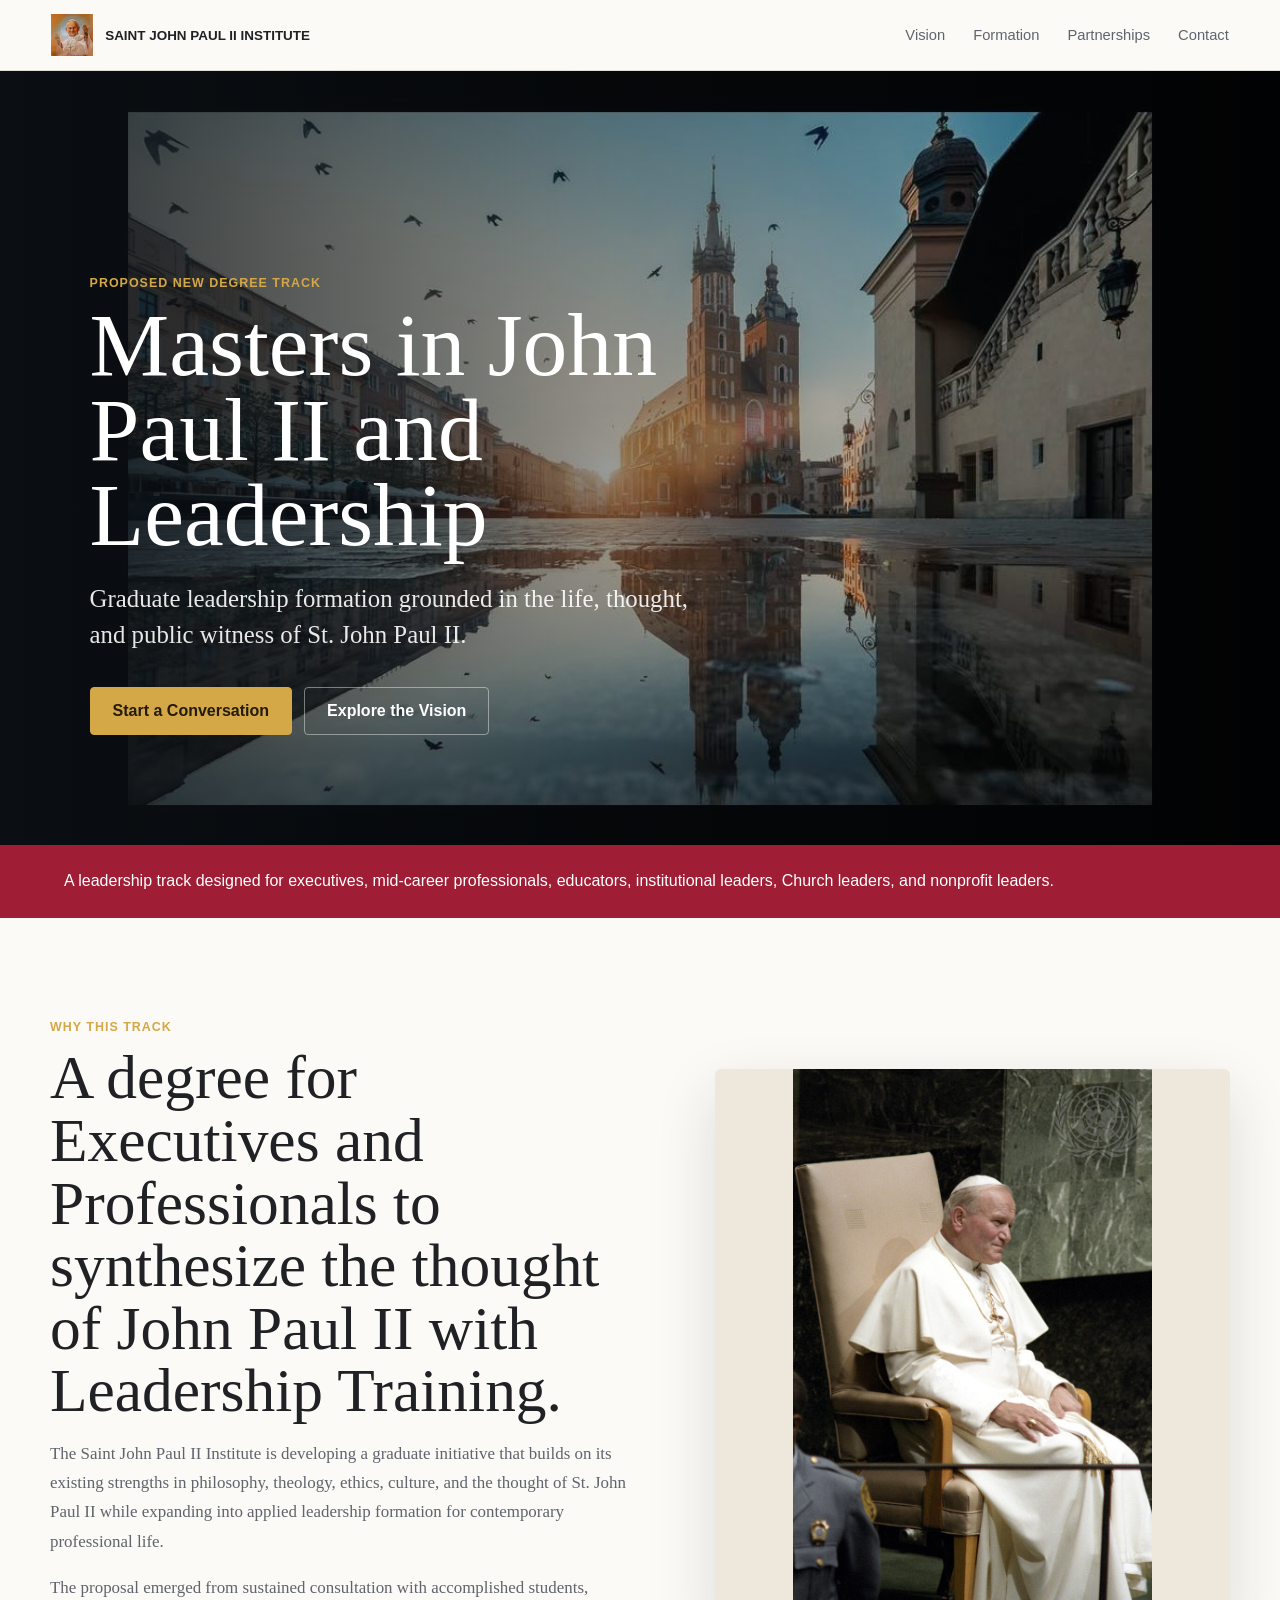
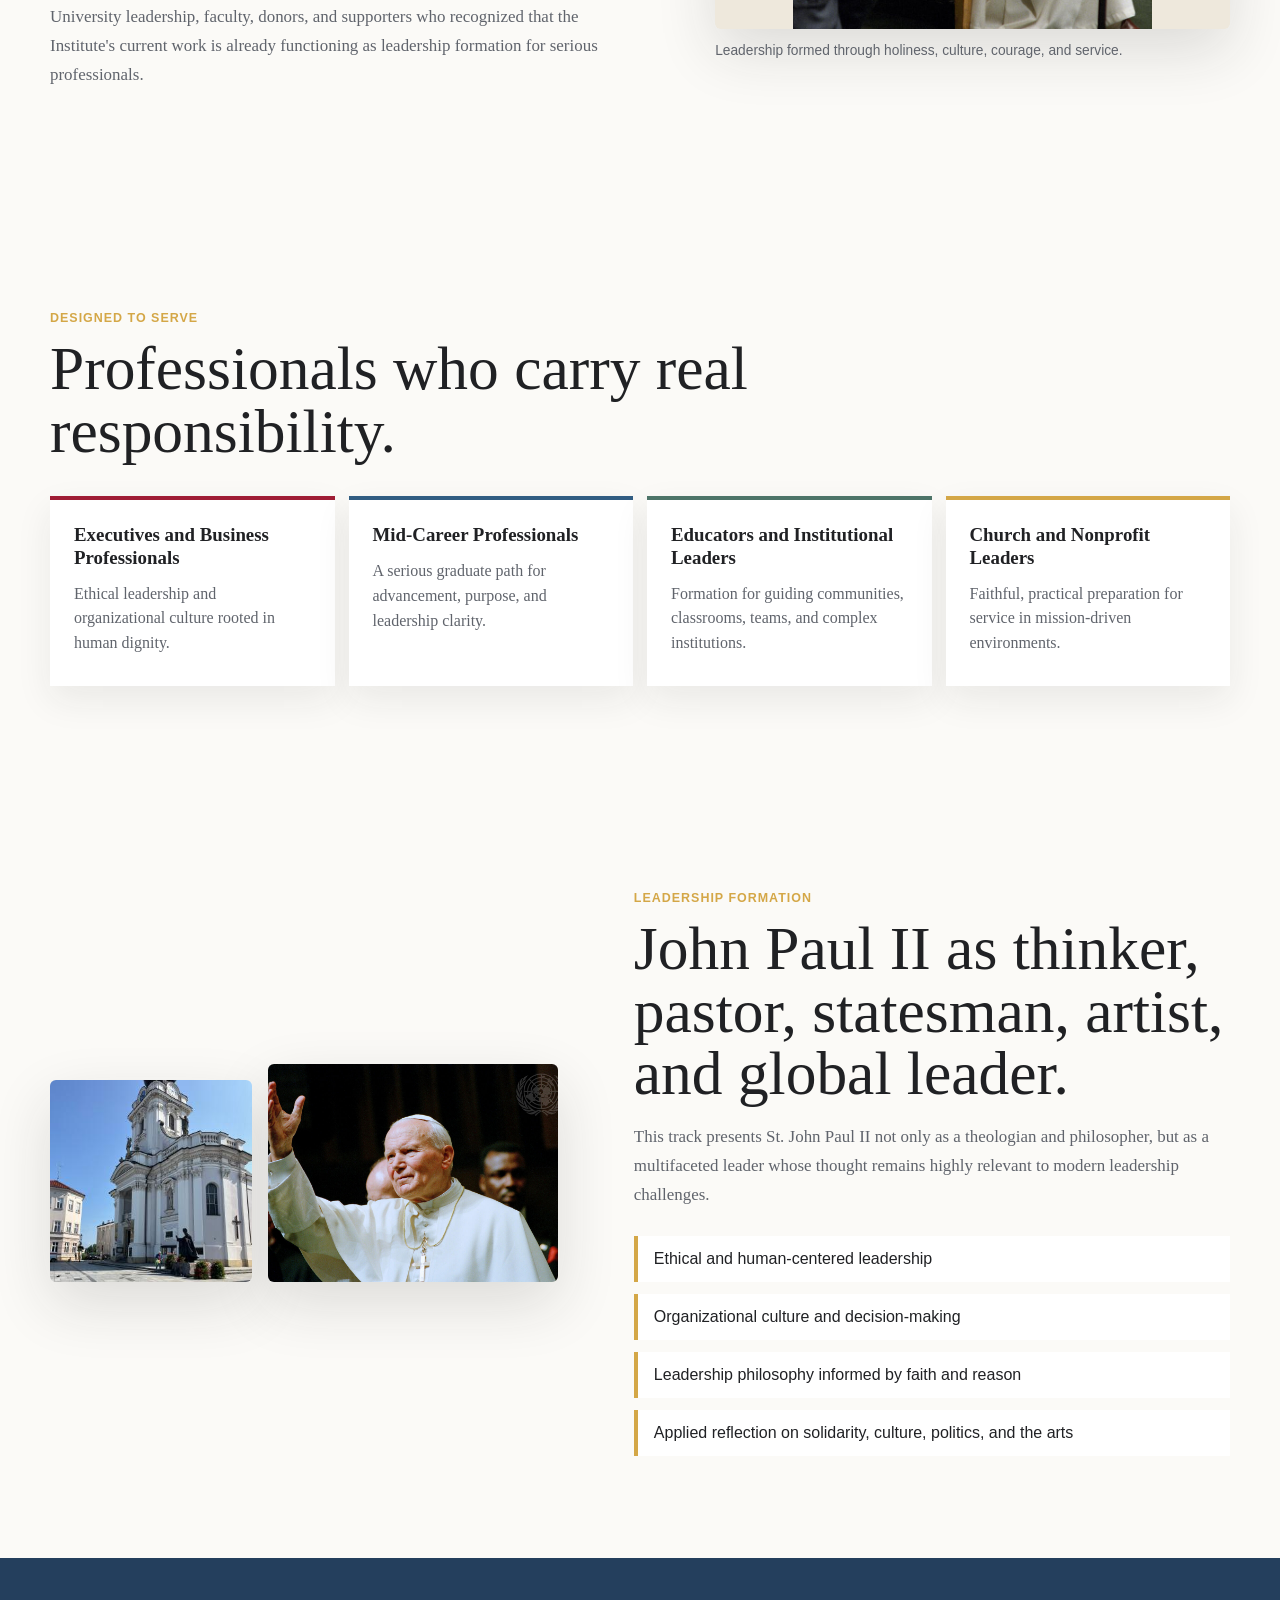
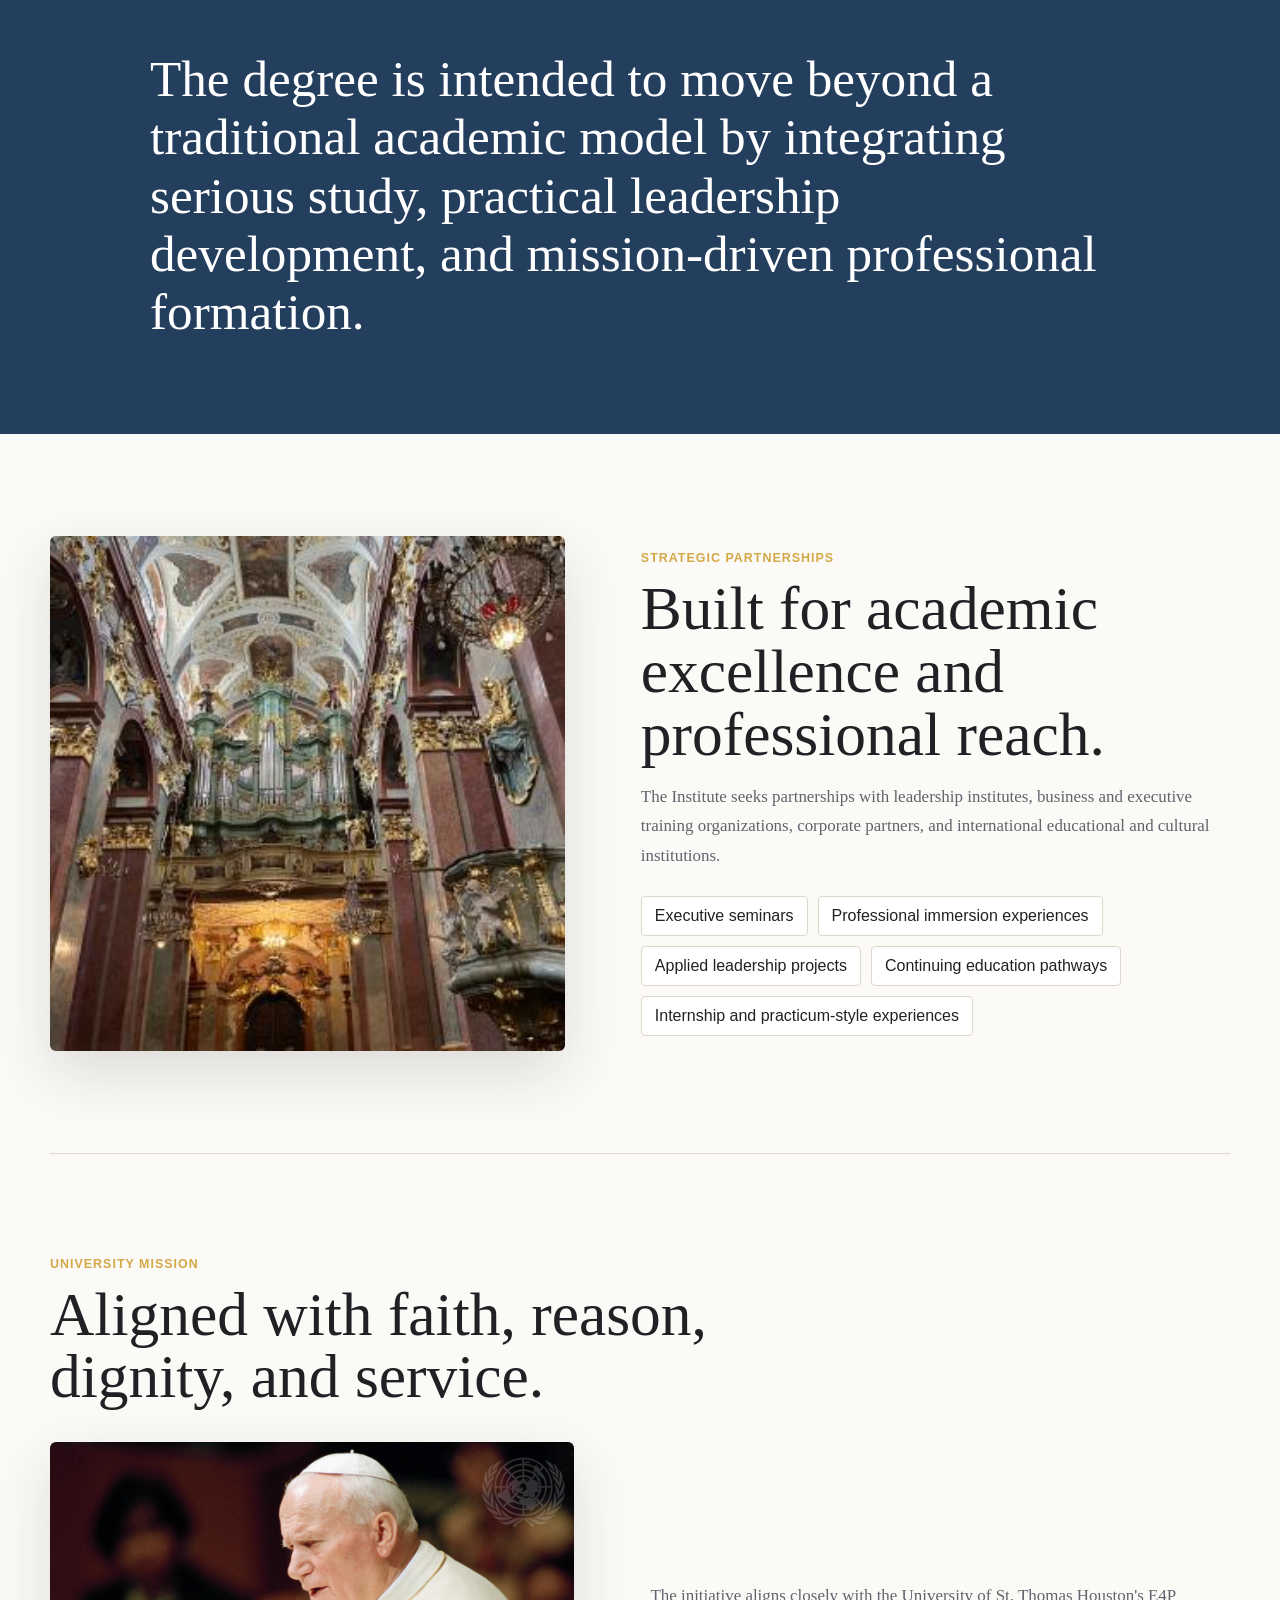
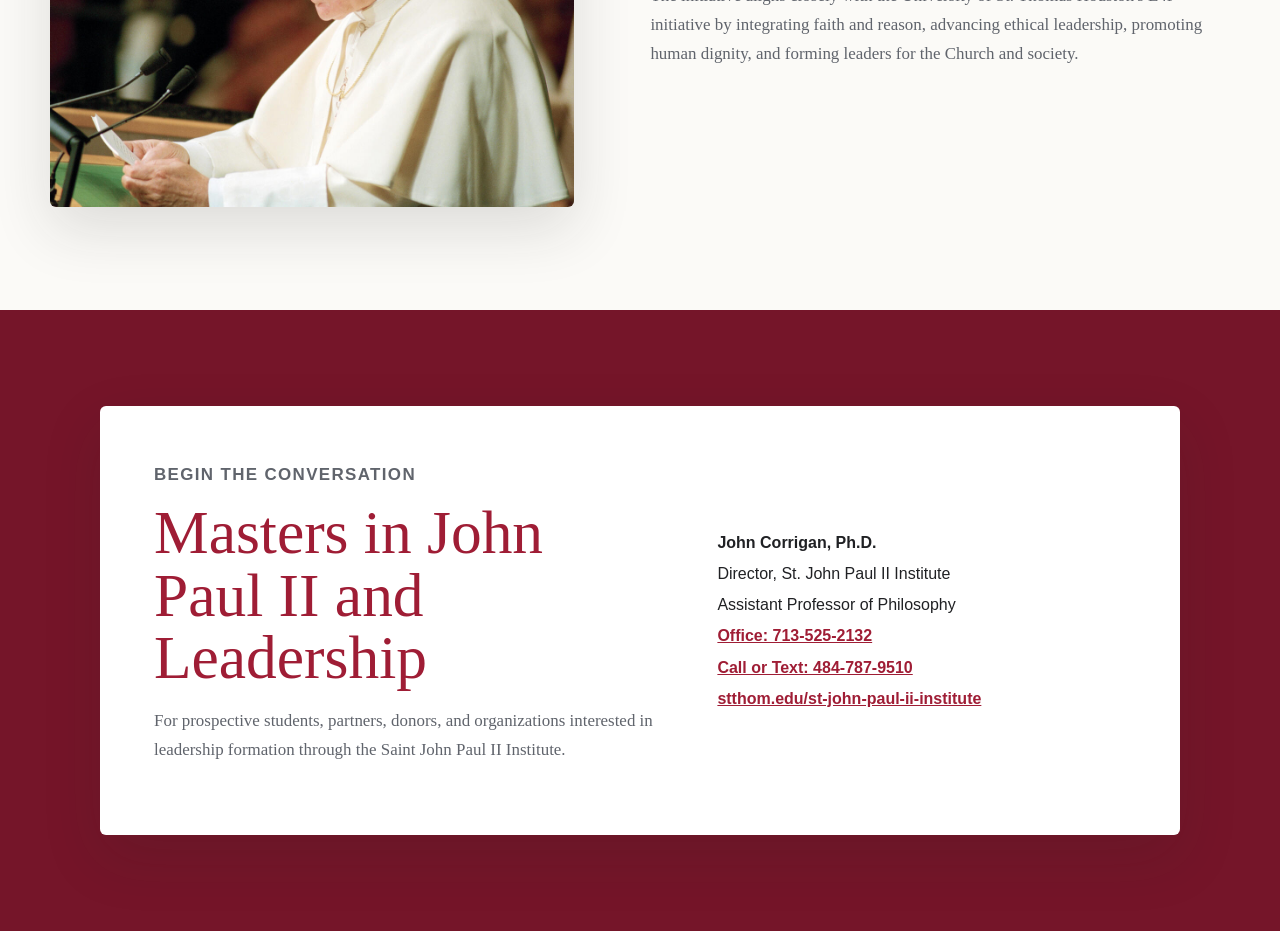
==== index.html @ 4f0dc13a "Restore vision heading wording to synthesize John Paul II thought with leadership training" ====
<!doctype html>
<html lang="en">
  <head>
    <meta charset="utf-8" />
    <meta name="viewport" content="width=device-width, initial-scale=1" />
    <title>Masters in John Paul II and Leadership</title>
    <meta
      name="description"
      content="A proposed graduate degree track from the Saint John Paul II Institute at the University of St. Thomas Houston, integrating John Paul II studies with ethical leadership formation."
    />
    <link rel="stylesheet" href="styles.css" />
  </head>
  <body>
    <header class="site-header">
      <a class="brand" href="#top" aria-label="Saint John Paul II Institute">
        <img
          src="assets/institute-logo.jpg"
          data-fallback="assets/institute-logo.jpg"
          data-label="Institute Logo"
          alt="University of St. Thomas Saint John Paul II Institute logo"
        />
        <span>Saint John Paul II Institute</span>
      </a>
      <nav aria-label="Primary navigation">
        <a href="#vision">Vision</a>
        <a href="#formation">Formation</a>
        <a href="#partnerships">Partnerships</a>
        <a href="#apply">Contact</a>
      </nav>
    </header>

    <main id="top">
      <section class="hero">
        <div class="hero-media">
          <img
            src="assets/poland-hero.jpg"
            data-fallback="assets/poland-hero.jpg"
            data-label="Poland"
            alt="Historic church square in Poland at sunrise"
          />
        </div>
        <div class="hero-copy">
          <p class="eyebrow">Proposed New Degree Track</p>
          <h1>Masters in John Paul II and Leadership</h1>
          <p class="lead">
            Graduate leadership formation grounded in the life, thought, and public witness of
            St. John Paul II.
          </p>
          <div class="hero-actions">
            <a class="button primary" href="#apply">Start a Conversation</a>
            <a class="button secondary" href="#vision">Explore the Vision</a>
          </div>
        </div>
      </section>

      <section class="intro-band" aria-label="Program overview">
        <div>
          <span>
            A leadership track designed for executives, mid-career professionals, educators,
            institutional leaders, Church leaders, and nonprofit leaders.
          </span>
        </div>
      </section>

      <section id="vision" class="section split">
        <div class="section-copy">
          <p class="eyebrow">Why This Track</p>
          <h2>A degree for Executives and Professionals to synthesize the thought of John Paul II with Leadership Training.</h2>
          <p>
            The Saint John Paul II Institute is developing a graduate initiative that builds on
            its existing strengths in philosophy, theology, ethics, culture, and the thought of
            St. John Paul II while expanding into applied leadership formation for contemporary
            professional life.
          </p>
          <p>
            The proposal emerged from sustained consultation with accomplished students,
            University leadership, faculty, donors, and supporters who recognized that the
            Institute's current work is already functioning as leadership formation for serious
            professionals.
          </p>
        </div>
        <figure class="portrait-frame">
          <img
            src="assets/sjpii-portrait.jpg"
            data-fallback="assets/sjpii-portrait.jpg"
            data-label="Saint John Paul II"
            alt="Portrait artwork of Saint John Paul II"
          />
          <figcaption>Leadership formed through holiness, culture, courage, and service.</figcaption>
        </figure>
      </section>

      <section class="section audience">
        <div class="section-heading">
          <p class="eyebrow">Designed To Serve</p>
          <h2>Professionals who carry real responsibility.</h2>
        </div>
        <div class="audience-grid">
          <article>
            <h3>Executives and Business Professionals</h3>
            <p>Ethical leadership and organizational culture rooted in human dignity.</p>
          </article>
          <article>
            <h3>Mid-Career Professionals</h3>
            <p>A serious graduate path for advancement, purpose, and leadership clarity.</p>
          </article>
          <article>
            <h3>Educators and Institutional Leaders</h3>
            <p>Formation for guiding communities, classrooms, teams, and complex institutions.</p>
          </article>
          <article>
            <h3>Church and Nonprofit Leaders</h3>
            <p>Faithful, practical preparation for service in mission-driven environments.</p>
          </article>
        </div>
      </section>

      <section id="formation" class="section formation">
        <div class="image-pair" aria-label="Poland and John Paul II imagery">
          <img
            src="assets/childhood-parish-jp2.png"
            data-fallback="assets/childhood-parish-jp2.png"
            data-label="Childhood Parish"
            alt="Childhood parish of John Paul II in Poland"
          />
          <img
            src="assets/jpii-un-3.jpg"
            data-fallback="assets/jpii-un-3.jpg"
            data-label="John Paul II at the United Nations"
            alt="Saint John Paul II greeting leaders at the United Nations"
          />
        </div>
        <div class="section-copy">
          <p class="eyebrow">Leadership Formation</p>
          <h2>John Paul II as thinker, pastor, statesman, artist, and global leader.</h2>
          <p>
            This track presents St. John Paul II not only as a theologian and philosopher, but
            as a multifaceted leader whose thought remains highly relevant to modern leadership
            challenges.
          </p>
          <ul class="check-list">
            <li>Ethical and human-centered leadership</li>
            <li>Organizational culture and decision-making</li>
            <li>Leadership philosophy informed by faith and reason</li>
            <li>Applied reflection on solidarity, culture, politics, and the arts</li>
          </ul>
        </div>
      </section>

      <section class="quote-band">
        <blockquote>
          <p>
            The degree is intended to move beyond a traditional academic model by integrating
            serious study, practical leadership development, and mission-driven professional
            formation.
          </p>
        </blockquote>
      </section>

      <section id="partnerships" class="section split reverse">
        <figure class="landscape-frame">
          <img
            src="assets/magnificent-churches-poland.png"
            data-fallback="assets/magnificent-churches-poland.png"
            data-label="Churches of Poland"
            alt="Ornate church interior in Poland"
          />
        </figure>
        <div class="section-copy">
          <p class="eyebrow">Strategic Partnerships</p>
          <h2>Built for academic excellence and professional reach.</h2>
          <p>
            The Institute seeks partnerships with leadership institutes, business and executive
            training organizations, corporate partners, and international educational and
            cultural institutions.
          </p>
          <div class="feature-list">
            <span>Executive seminars</span>
            <span>Professional immersion experiences</span>
            <span>Applied leadership projects</span>
            <span>Continuing education pathways</span>
            <span>Internship and practicum-style experiences</span>
          </div>
        </div>
      </section>

      <section class="section mission">
        <div class="section-heading">
          <p class="eyebrow">University Mission</p>
          <h2>Aligned with faith, reason, dignity, and service.</h2>
        </div>
        <div class="mission-layout">
          <img
            src="assets/jpii-un-4.jpg"
            data-fallback="assets/jpii-un-4.jpg"
            data-label="John Paul II Address"
            alt="Saint John Paul II addressing the United Nations"
          />
          <div class="mission-points">
            <p>
              The initiative aligns closely with the University of St. Thomas Houston's E4P
              initiative by integrating faith and reason, advancing ethical leadership,
              promoting human dignity, and forming leaders for the Church and society.
            </p>
          </div>
        </div>
      </section>

      <section id="apply" class="contact-section">
        <div class="contact-card">
          <div>
            <p class="eyebrow">Begin the Conversation</p>
            <h2>Masters in John Paul II and Leadership</h2>
            <p>
              For prospective students, partners, donors, and organizations interested in
              leadership formation through the Saint John Paul II Institute.
            </p>
          </div>
          <address>
            <strong>John Corrigan, Ph.D.</strong>
            <span>Director, St. John Paul II Institute</span>
            <span>Assistant Professor of Philosophy</span>
            <a href="tel:17135252132">Office: 713-525-2132</a>
            <a href="tel:14847879510">Call or Text: 484-787-9510</a>
            <a href="https://stthom.edu/st-john-paul-ii-institute/">stthom.edu/st-john-paul-ii-institute</a>
          </address>
        </div>
      </section>
    </main>
    <script>
      const placeholder = (label) => {
        const svg = `<svg xmlns="http://www.w3.org/2000/svg" viewBox="0 0 1200 760" role="img" aria-label="${label}">
          <rect width="1200" height="760" fill="#eee8dc"/>
          <rect x="52" y="52" width="1096" height="656" fill="none" stroke="#b9ad98" stroke-width="3"/>
          <path d="M70 610 348 344l188 164 132-126 462 228v98H70z" fill="#d8caa9"/>
          <circle cx="902" cy="214" r="88" fill="#d4a747"/>
          <text x="600" y="384" text-anchor="middle" font-family="Georgia, serif" font-size="56" fill="#751529">${label}</text>
        </svg>`;
        return `data:image/svg+xml;charset=UTF-8,${encodeURIComponent(svg)}`;
      };

      document.querySelectorAll("img[data-fallback]").forEach((img) => {
        img.addEventListener("error", () => {
          if (!img.dataset.triedFallback) {
            img.dataset.triedFallback = "true";
            img.src = img.dataset.fallback;
            return;
          }
          img.src = placeholder(img.dataset.label || "Image");
        });
      });
    </script>
  </body>
</html>
---- styles.css ----
:root {
  --ink: #202124;
  --muted: #60646c;
  --paper: #fbfaf7;
  --panel: #ffffff;
  --line: #ded8cc;
  --wine: #9f1d35;
  --wine-dark: #751529;
  --gold: #d4a747;
  --green: #4d7468;
  --blue: #315d82;
  --shadow: 0 22px 60px rgba(32, 33, 36, 0.14);
  font-family: Georgia, "Times New Roman", serif;
}

* {
  box-sizing: border-box;
}

html {
  scroll-behavior: smooth;
}

body {
  margin: 0;
  color: var(--ink);
  background: var(--paper);
}

img {
  display: block;
  max-width: 100%;
}

a {
  color: inherit;
}

.site-header {
  position: sticky;
  top: 0;
  z-index: 20;
  display: flex;
  align-items: center;
  justify-content: space-between;
  gap: 24px;
  padding: 14px clamp(18px, 4vw, 56px);
  border-bottom: 1px solid rgba(222, 216, 204, 0.8);
  background: rgba(251, 250, 247, 0.93);
  backdrop-filter: blur(14px);
}

.brand {
  display: inline-flex;
  align-items: center;
  gap: 12px;
  text-decoration: none;
  font-family: Arial, Helvetica, sans-serif;
  font-size: 0.84rem;
  font-weight: 700;
  letter-spacing: 0;
  text-transform: uppercase;
}

.brand img {
  width: 42px;
  height: 42px;
  object-fit: contain;
}

nav {
  display: flex;
  gap: clamp(12px, 2.4vw, 28px);
  font-family: Arial, Helvetica, sans-serif;
  font-size: 0.92rem;
}

nav a {
  color: var(--muted);
  text-decoration: none;
}

nav a:hover {
  color: var(--wine);
}

.hero {
  position: relative;
  min-height: 86vh;
  display: grid;
  align-items: end;
  overflow: hidden;
  background: #1c1b19;
}

.hero-media {
  position: absolute;
  inset: 0;
}

.hero-media::after {
  content: "";
  position: absolute;
  inset: 0;
  background: linear-gradient(90deg, rgba(12, 17, 22, 0.86), rgba(12, 17, 22, 0.42) 48%, rgba(12, 17, 22, 0.14));
}

.hero-media img {
  width: 100%;
  height: 100%;
  object-fit: cover;
  object-position: center;
}

.hero-copy {
  position: relative;
  width: min(760px, calc(100% - 36px));
  margin: 0 0 clamp(54px, 9vw, 110px) clamp(18px, 7vw, 92px);
  color: #fff;
}

.eyebrow {
  margin: 0 0 12px;
  color: var(--gold);
  font-family: Arial, Helvetica, sans-serif;
  font-size: 0.78rem;
  font-weight: 800;
  letter-spacing: 0.08em;
  text-transform: uppercase;
}

h1,
h2,
h3,
p {
  overflow-wrap: anywhere;
}

h1 {
  margin: 0;
  max-width: 720px;
  font-size: clamp(3rem, 7vw, 6.8rem);
  line-height: 0.95;
  font-weight: 500;
}

h2 {
  margin: 0;
  font-size: clamp(2rem, 4.8vw, 4.1rem);
  line-height: 1.02;
  font-weight: 500;
}

h3 {
  margin: 0 0 12px;
  font-size: 1.18rem;
  line-height: 1.2;
}

.lead {
  max-width: 620px;
  margin: 24px 0 0;
  font-size: clamp(1.18rem, 2.2vw, 1.55rem);
  line-height: 1.45;
  color: rgba(255, 255, 255, 0.9);
}

.hero-actions {
  display: flex;
  flex-wrap: wrap;
  gap: 12px;
  margin-top: 34px;
}

.button {
  display: inline-flex;
  align-items: center;
  justify-content: center;
  min-height: 48px;
  padding: 0 22px;
  border: 1px solid rgba(255, 255, 255, 0.42);
  border-radius: 4px;
  font-family: Arial, Helvetica, sans-serif;
  font-weight: 700;
  text-decoration: none;
}

.button.primary {
  border-color: var(--gold);
  background: var(--gold);
  color: #241b0b;
}

.button.secondary {
  color: #fff;
}

.intro-band {
  padding: 24px clamp(18px, 5vw, 72px);
  background: var(--wine);
  color: #fff;
  font-family: Arial, Helvetica, sans-serif;
}

.intro-band div {
  max-width: 1180px;
  margin: 0 auto;
  display: flex;
  align-items: baseline;
  gap: 18px;
}

.intro-band strong {
  flex: 0 0 auto;
  color: #ffe5a5;
}

.intro-band span {
  line-height: 1.55;
}

.section {
  width: min(1180px, calc(100% - 36px));
  margin: 0 auto;
  padding: clamp(64px, 8vw, 116px) 0;
}

.split,
.formation,
.mission-layout {
  display: grid;
  grid-template-columns: minmax(0, 1.03fr) minmax(280px, 0.9fr);
  align-items: center;
  gap: clamp(34px, 6vw, 76px);
}

.reverse {
  grid-template-columns: minmax(280px, 0.9fr) minmax(0, 1.03fr);
}

.section-copy p:not(.eyebrow),
.mission-points p,
.contact-card p {
  color: var(--muted);
  font-size: 1.06rem;
  line-height: 1.72;
}

.portrait-frame,
.landscape-frame {
  margin: 0;
}

.portrait-frame img,
.landscape-frame img,
.mission-layout img,
.image-pair img {
  width: 100%;
  border-radius: 6px;
  box-shadow: var(--shadow);
  background: #eee8dc;
}

.portrait-frame img {
  max-height: 560px;
  object-fit: contain;
}

.landscape-frame img {
  max-height: 520px;
  object-fit: cover;
}

figcaption {
  margin-top: 14px;
  color: var(--muted);
  font-family: Arial, Helvetica, sans-serif;
  font-size: 0.86rem;
}

.section-heading {
  max-width: 760px;
  margin-bottom: 34px;
}

.audience-grid {
  display: grid;
  grid-template-columns: repeat(4, minmax(0, 1fr));
  gap: 14px;
}

.audience-grid article {
  min-height: 190px;
  padding: 24px;
  border-top: 4px solid var(--wine);
  background: var(--panel);
  box-shadow: 0 14px 34px rgba(32, 33, 36, 0.08);
}

.audience-grid article:nth-child(2) {
  border-color: var(--blue);
}

.audience-grid article:nth-child(3) {
  border-color: var(--green);
}

.audience-grid article:nth-child(4) {
  border-color: var(--gold);
}

.audience-grid p {
  margin: 0;
  color: var(--muted);
  line-height: 1.55;
}

.formation {
  grid-template-columns: minmax(280px, 0.92fr) minmax(0, 1.08fr);
}

.image-pair {
  display: grid;
  grid-template-columns: 0.82fr 1.18fr;
  align-items: end;
  gap: 16px;
}

.image-pair img {
  object-fit: cover;
}

.image-pair img:first-child {
  aspect-ratio: 1 / 1;
}

.image-pair img:last-child {
  aspect-ratio: 4 / 3;
}

.check-list {
  display: grid;
  gap: 12px;
  margin: 26px 0 0;
  padding: 0;
  list-style: none;
  font-family: Arial, Helvetica, sans-serif;
}

.check-list li {
  padding: 14px 16px;
  border-left: 4px solid var(--gold);
  background: #fff;
}

.quote-band {
  padding: clamp(56px, 8vw, 92px) clamp(18px, 5vw, 72px);
  background: #243f5d;
  color: #fff;
}

.quote-band blockquote {
  width: min(980px, 100%);
  margin: 0 auto;
}

.quote-band p {
  margin: 0;
  font-size: clamp(1.7rem, 4vw, 3.4rem);
  line-height: 1.14;
}

.feature-list,
.campaign-grid {
  display: flex;
  flex-wrap: wrap;
  gap: 10px;
  margin-top: 26px;
  font-family: Arial, Helvetica, sans-serif;
}

.feature-list span,
.campaign-grid span {
  padding: 10px 13px;
  border: 1px solid var(--line);
  border-radius: 4px;
  background: #fff;
}

.mission {
  border-top: 1px solid var(--line);
}

.mission-layout {
  grid-template-columns: minmax(280px, 0.95fr) minmax(0, 1.05fr);
  margin-top: 28px;
}

.mission-layout img {
  max-height: 440px;
  object-fit: cover;
  object-position: center;
}

.campaign {
  display: grid;
  grid-template-columns: minmax(0, 0.95fr) minmax(280px, 1fr);
  gap: clamp(28px, 5vw, 64px);
  border-top: 1px solid var(--line);
}

.contact-section {
  padding: clamp(56px, 8vw, 96px) clamp(18px, 5vw, 72px);
  background: var(--wine-dark);
}

.contact-card {
  width: min(1080px, 100%);
  margin: 0 auto;
  display: grid;
  grid-template-columns: minmax(0, 1.1fr) minmax(280px, 0.9fr);
  gap: clamp(28px, 5vw, 64px);
  padding: clamp(28px, 5vw, 54px);
  border-radius: 6px;
  background: #fff;
  box-shadow: var(--shadow);
}

.contact-card h2 {
  color: var(--wine);
}

address {
  display: grid;
  gap: 8px;
  align-content: center;
  font-family: Arial, Helvetica, sans-serif;
  font-style: normal;
  line-height: 1.45;
}

address a {
  color: var(--wine);
  font-weight: 700;
}

@media (max-width: 920px) {
  .site-header,
  .intro-band div {
    align-items: flex-start;
    flex-direction: column;
  }

  nav {
    width: 100%;
    overflow-x: auto;
    padding-bottom: 2px;
  }

  .hero {
    min-height: 760px;
  }

  .hero-copy {
    margin-left: 18px;
  }

  .split,
  .reverse,
  .formation,
  .mission-layout,
  .campaign,
  .contact-card {
    grid-template-columns: 1fr;
  }

  .audience-grid {
    grid-template-columns: repeat(2, minmax(0, 1fr));
  }
}

@media (max-width: 580px) {
  .site-header {
    position: static;
  }

  .brand span {
    max-width: 220px;
  }

  .hero {
    min-height: 680px;
  }

  h1 {
    font-size: 3.1rem;
  }

  .audience-grid,
  .image-pair {
    grid-template-columns: 1fr;
  }

  .button {
    width: 100%;
  }

  .contact-card {
    padding: 24px;
  }
}
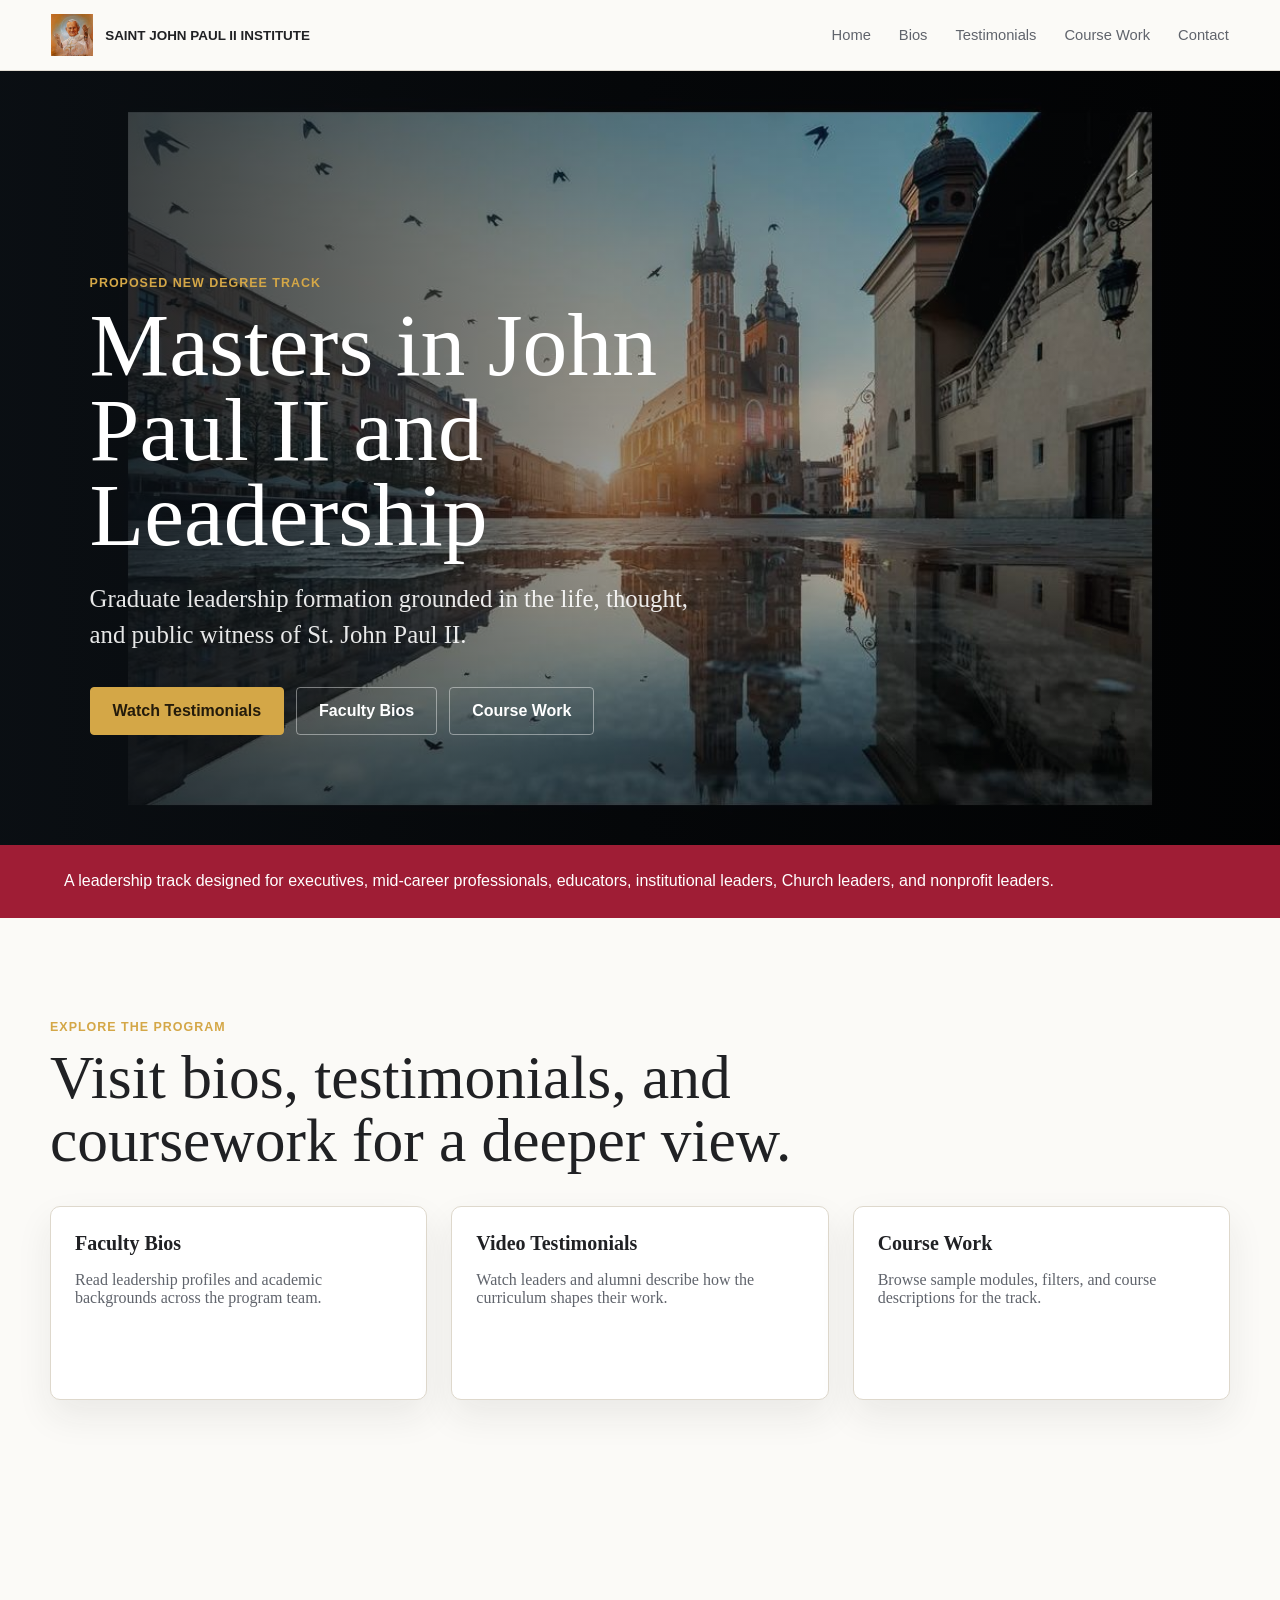
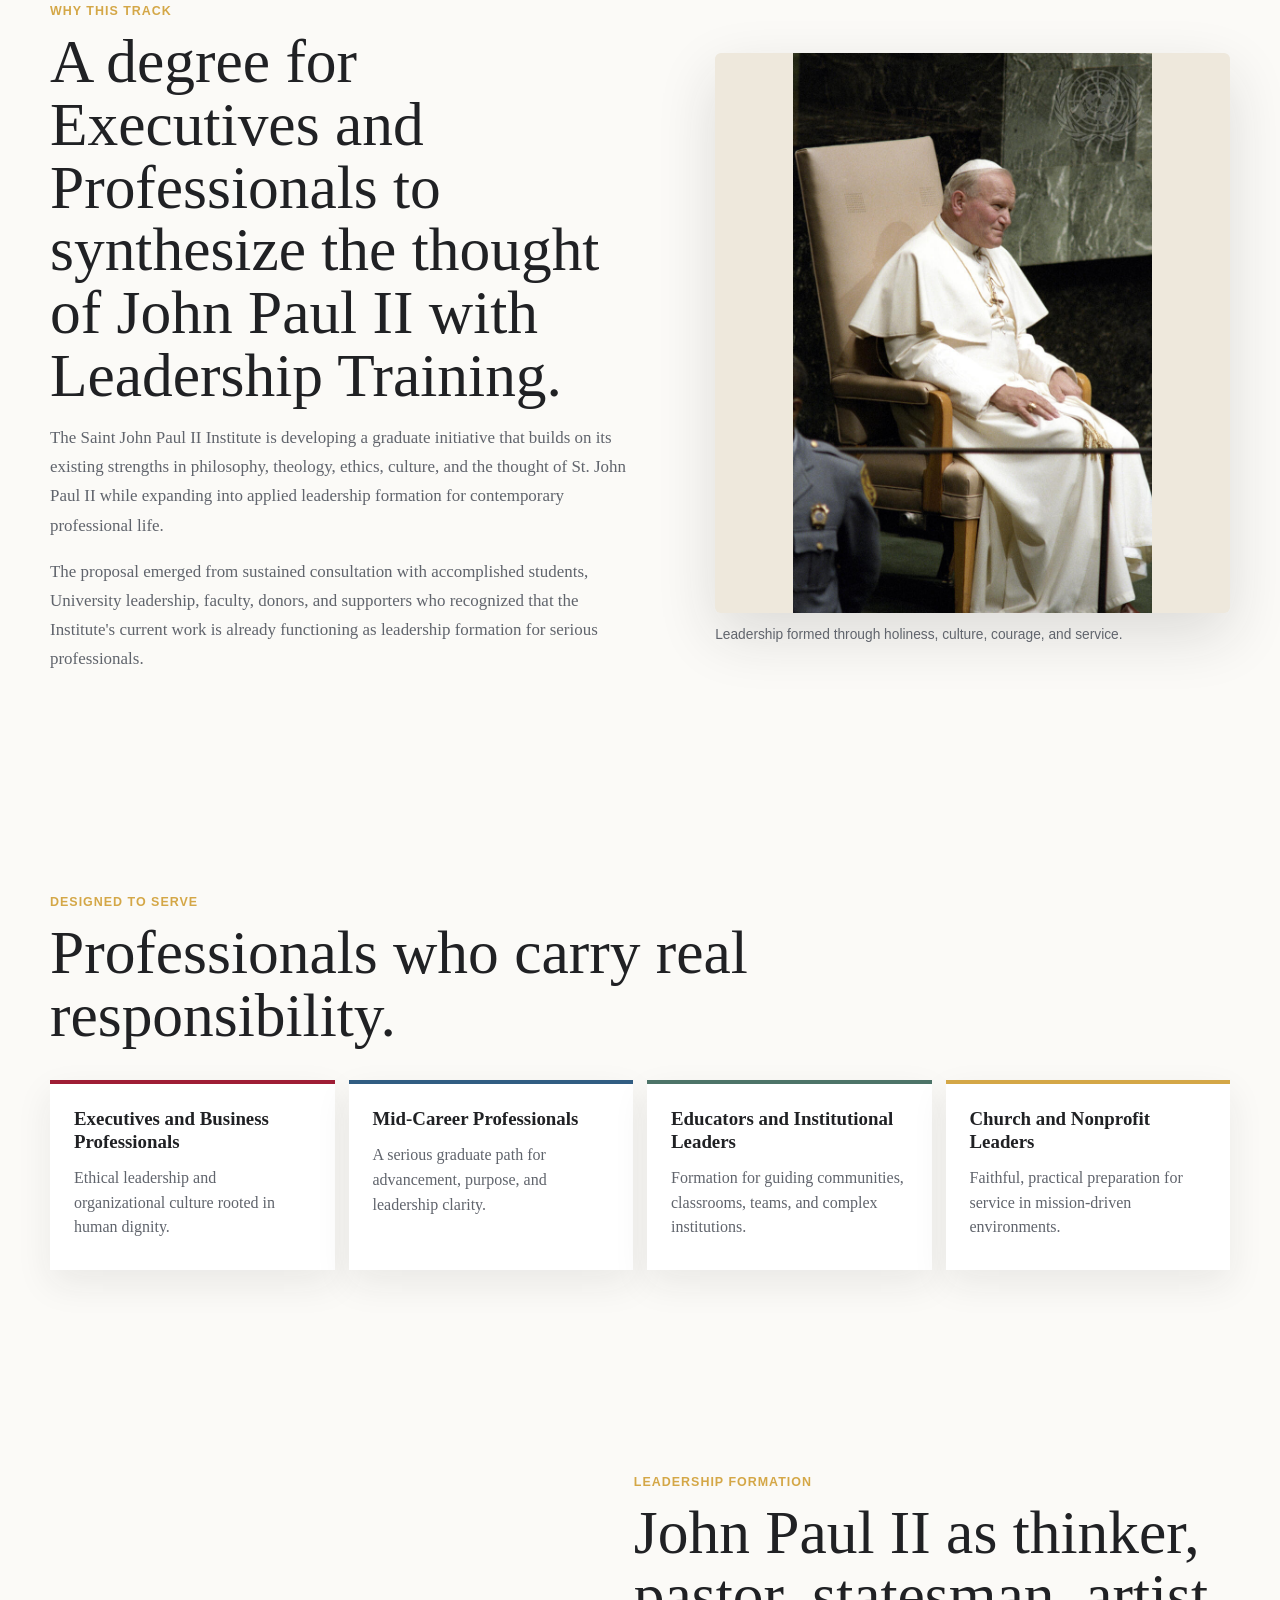
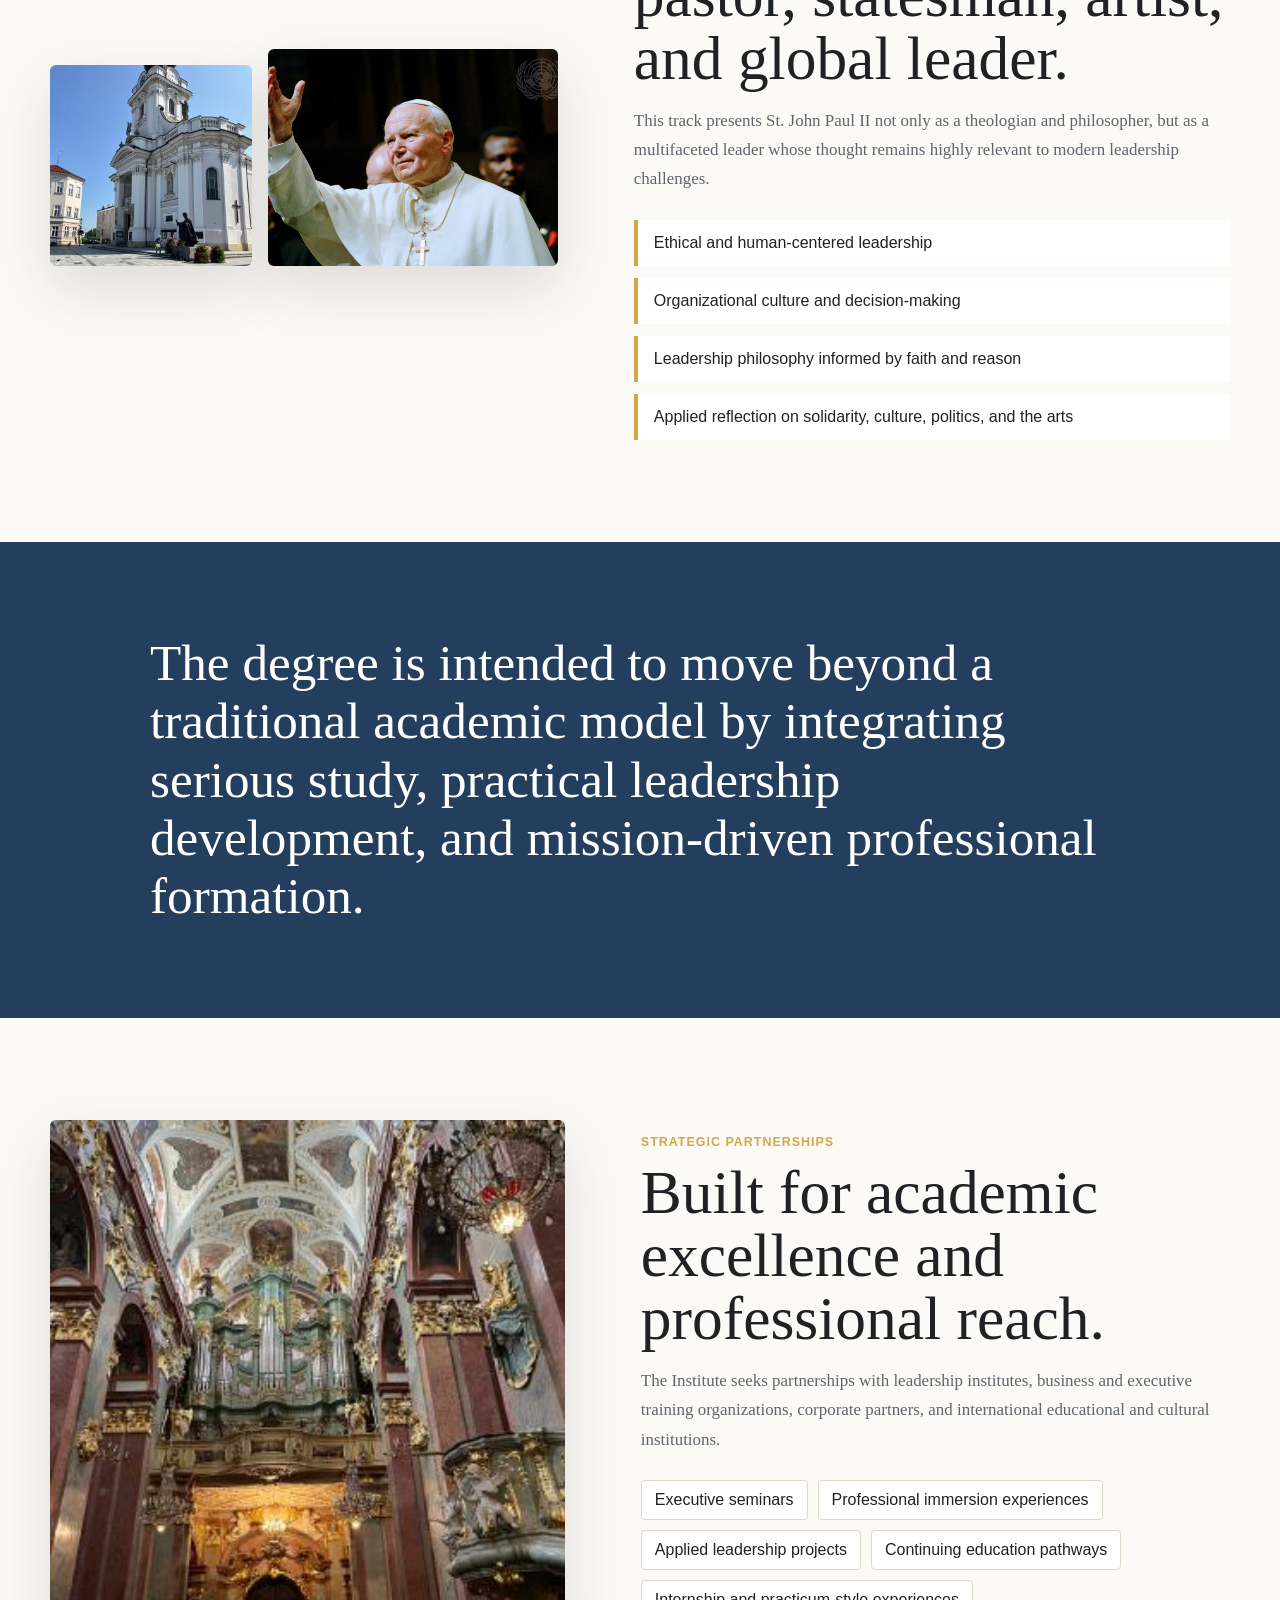
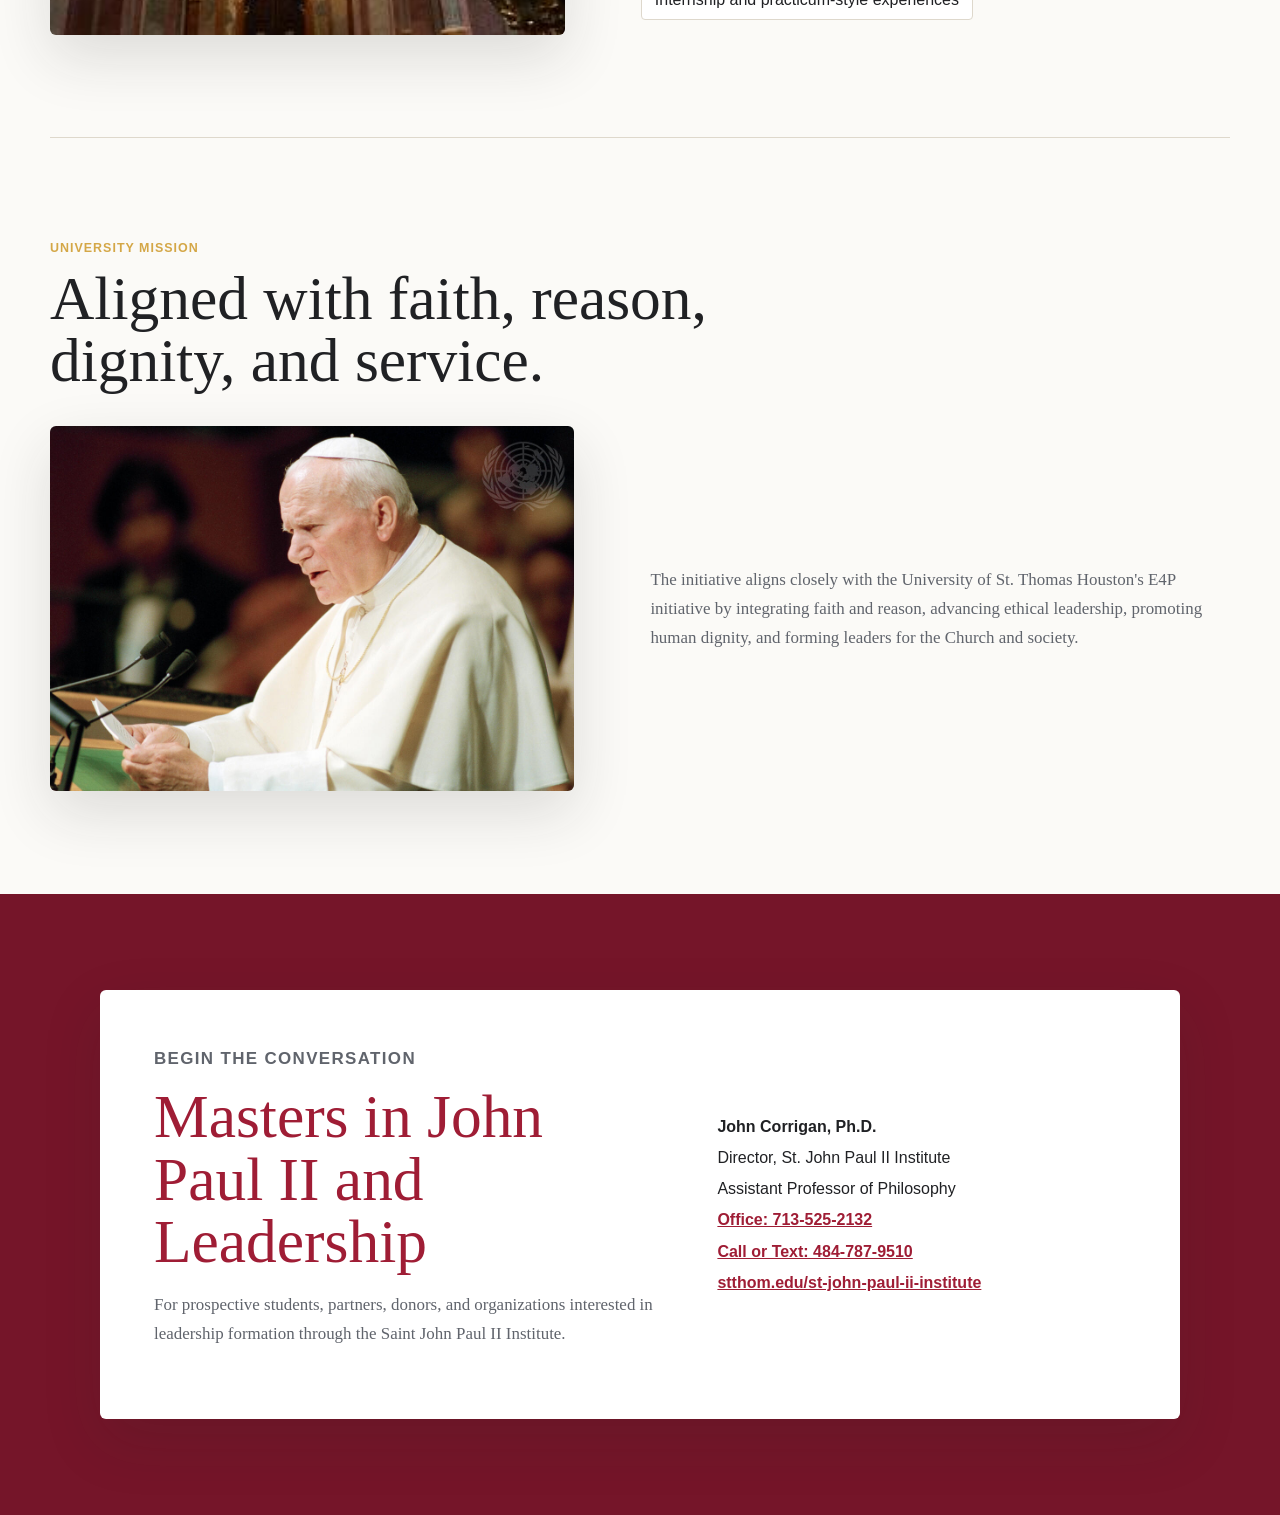
==== commit ab8fade9: "Add bios, testimonials, coursework pages and interactive scripts for landing page" ====
--- a/index.html
+++ b/index.html
@@ -22,9 +22,10 @@
         <span>Saint John Paul II Institute</span>
       </a>
       <nav aria-label="Primary navigation">
-        <a href="#vision">Vision</a>
-        <a href="#formation">Formation</a>
-        <a href="#partnerships">Partnerships</a>
+        <a href="index.html">Home</a>
+        <a href="bios.html">Bios</a>
+        <a href="testimonials.html">Testimonials</a>
+        <a href="coursework.html">Course Work</a>
         <a href="#apply">Contact</a>
       </nav>
     </header>
@@ -47,8 +48,9 @@
             St. John Paul II.
           </p>
           <div class="hero-actions">
-            <a class="button primary" href="#apply">Start a Conversation</a>
-            <a class="button secondary" href="#vision">Explore the Vision</a>
+            <a class="button primary" href="testimonials.html">Watch Testimonials</a>
+            <a class="button secondary" href="bios.html">Faculty Bios</a>
+            <a class="button secondary" href="coursework.html">Course Work</a>
           </div>
         </div>
       </section>
@@ -59,6 +61,30 @@
             A leadership track designed for executives, mid-career professionals, educators,
             institutional leaders, Church leaders, and nonprofit leaders.
           </span>
+        </div>
+      </section>
+
+      <section class="section section-links">
+        <div class="section-heading">
+          <p class="eyebrow">Explore the program</p>
+          <h2>Visit bios, testimonials, and coursework for a deeper view.</h2>
+        </div>
+        <div class="section-grid">
+          <article class="card">
+            <h3>Faculty Bios</h3>
+            <p>Read leadership profiles and academic backgrounds across the program team.</p>
+            <a class="button secondary" href="bios.html">View bios</a>
+          </article>
+          <article class="card">
+            <h3>Video Testimonials</h3>
+            <p>Watch leaders and alumni describe how the curriculum shapes their work.</p>
+            <a class="button secondary" href="testimonials.html">Watch videos</a>
+          </article>
+          <article class="card">
+            <h3>Course Work</h3>
+            <p>Browse sample modules, filters, and course descriptions for the track.</p>
+            <a class="button secondary" href="coursework.html">See coursework</a>
+          </article>
         </div>
       </section>
 
@@ -227,6 +253,7 @@
         </div>
       </section>
     </main>
+    <script src="scripts.js" defer></script>
     <script>
       const placeholder = (label) => {
         const svg = `<svg xmlns="http://www.w3.org/2000/svg" viewBox="0 0 1200 760" role="img" aria-label="${label}">
--- a/styles.css
+++ b/styles.css
@@ -509,3 +509,288 @@
     padding: 24px;
   }
 }
+
+.section-grid {
+  display: grid;
+  grid-template-columns: repeat(3, minmax(0, 1fr));
+  gap: 24px;
+  margin-top: 34px;
+}
+
+.card {
+  padding: 24px;
+  border-radius: 10px;
+  background: var(--panel);
+  border: 1px solid var(--line);
+  box-shadow: 0 16px 36px rgba(32, 33, 36, 0.08);
+}
+
+.card h3 {
+  margin-top: 0;
+  font-size: 1.25rem;
+}
+
+.card p {
+  margin: 16px 0 0;
+  color: var(--muted);
+}
+
+.card .button {
+  margin-top: 20px;
+}
+
+.filter-toolbar {
+  display: flex;
+  flex-wrap: wrap;
+  gap: 12px;
+  align-items: center;
+  margin: 24px 0;
+}
+
+.filter-toolbar input {
+  flex: 1;
+  min-width: 220px;
+  padding: 14px 18px;
+  border-radius: 10px;
+  border: 1px solid var(--line);
+  background: var(--panel);
+  color: var(--ink);
+}
+
+.category-btn {
+  border: 1px solid var(--line);
+  background: var(--panel);
+  color: var(--ink);
+  padding: 12px 18px;
+  border-radius: 999px;
+  cursor: pointer;
+}
+
+.category-btn.active {
+  background: var(--wine);
+  color: #fff;
+  border-color: var(--wine);
+}
+
+.accordion {
+  border: 1px solid var(--line);
+  border-radius: 10px;
+  overflow: hidden;
+  margin-bottom: 18px;
+}
+
+.accordion-toggle {
+  width: 100%;
+  border: 0;
+  background: var(--panel);
+  padding: 20px 24px;
+  font-size: 1rem;
+  font-weight: 700;
+  text-align: left;
+  cursor: pointer;
+  color: var(--ink);
+}
+
+.accordion-toggle::after {
+  content: '+';
+  float: right;
+  transition: transform 0.25s ease;
+}
+
+.accordion-toggle.active::after {
+  content: '×';
+}
+
+.accordion-panel {
+  max-height: 0;
+  overflow: hidden;
+  transition: max-height 0.28s ease;
+  padding: 0 24px;
+  background: #fff;
+}
+
+.accordion-panel p {
+  margin: 18px 0;
+  color: var(--muted);
+}
+
+.slider {
+  position: relative;
+  overflow: hidden;
+  margin-top: 24px;
+}
+
+.slide-track {
+  display: flex;
+  transition: transform 0.35s ease;
+}
+
+.slide {
+  min-width: 100%;
+  padding: 24px;
+}
+
+.slider-control {
+  position: absolute;
+  top: 50%;
+  transform: translateY(-50%);
+  width: 46px;
+  height: 46px;
+  border: 0;
+  border-radius: 50%;
+  background: rgba(255, 255, 255, 0.95);
+  color: var(--ink);
+  cursor: pointer;
+  box-shadow: 0 8px 18px rgba(32, 33, 36, 0.12);
+}
+
+.slider-control.prev {
+  left: 16px;
+}
+
+.slider-control.next {
+  right: 16px;
+}
+
+.video-panel {
+  position: relative;
+  overflow: hidden;
+  min-height: 420px;
+  border-radius: 10px;
+  margin-top: 36px;
+  background: #000;
+}
+
+.video-panel video {
+  position: absolute;
+  inset: 0;
+  width: 100%;
+  height: 100%;
+  object-fit: cover;
+  opacity: 0.65;
+}
+
+.video-panel .overlay {
+  position: absolute;
+  inset: 0;
+  background: rgba(0, 0, 0, 0.35);
+}
+
+.video-panel .video-copy {
+  position: relative;
+  z-index: 1;
+  display: flex;
+  flex-direction: column;
+  justify-content: center;
+  height: 100%;
+  padding: clamp(28px, 6vw, 80px);
+  color: #fff;
+}
+
+.video-panel .video-copy h2 {
+  max-width: 660px;
+}
+
+.gallery-grid {
+  display: grid;
+  grid-template-columns: repeat(3, minmax(0, 1fr));
+  gap: 18px;
+  margin-top: 24px;
+}
+
+.gallery-item {
+  position: relative;
+  overflow: hidden;
+  border-radius: 10px;
+  cursor: pointer;
+  box-shadow: 0 16px 36px rgba(32, 33, 36, 0.08);
+}
+
+.gallery-item img {
+  width: 100%;
+  height: auto;
+  display: block;
+}
+
+.gallery-label {
+  position: absolute;
+  left: 0;
+  right: 0;
+  bottom: 0;
+  padding: 16px;
+  color: #fff;
+  background: linear-gradient(180deg, transparent 0%, rgba(0, 0, 0, 0.7) 100%);
+  font-weight: 700;
+}
+
+.modal {
+  position: fixed;
+  inset: 0;
+  display: none;
+  align-items: center;
+  justify-content: center;
+  padding: 24px;
+  background: rgba(0, 0, 0, 0.8);
+  z-index: 100;
+}
+
+.modal.open {
+  display: flex;
+}
+
+.modal-content {
+  position: relative;
+  width: min(980px, 100%);
+  background: #111;
+  padding: 18px;
+  border-radius: 14px;
+}
+
+.modal-image {
+  width: 100%;
+  height: auto;
+  display: block;
+  border-radius: 10px;
+}
+
+.modal-caption {
+  margin: 18px 0 0;
+  color: #fff;
+}
+
+.modal-close {
+  position: absolute;
+  top: 14px;
+  right: 14px;
+  border: 0;
+  width: 34px;
+  height: 34px;
+  border-radius: 50%;
+  background: rgba(255, 255, 255, 0.95);
+  cursor: pointer;
+}
+
+@media (max-width: 920px) {
+  .section-grid,
+  .gallery-grid {
+    grid-template-columns: repeat(2, minmax(0, 1fr));
+  }
+}
+
+@media (max-width: 680px) {
+  .section-grid,
+  .gallery-grid,
+  .filter-toolbar {
+    grid-template-columns: 1fr;
+  }
+
+  .filter-toolbar {
+    flex-direction: column;
+    align-items: stretch;
+  }
+
+  .slider-control {
+    width: 38px;
+    height: 38px;
+  }
+}
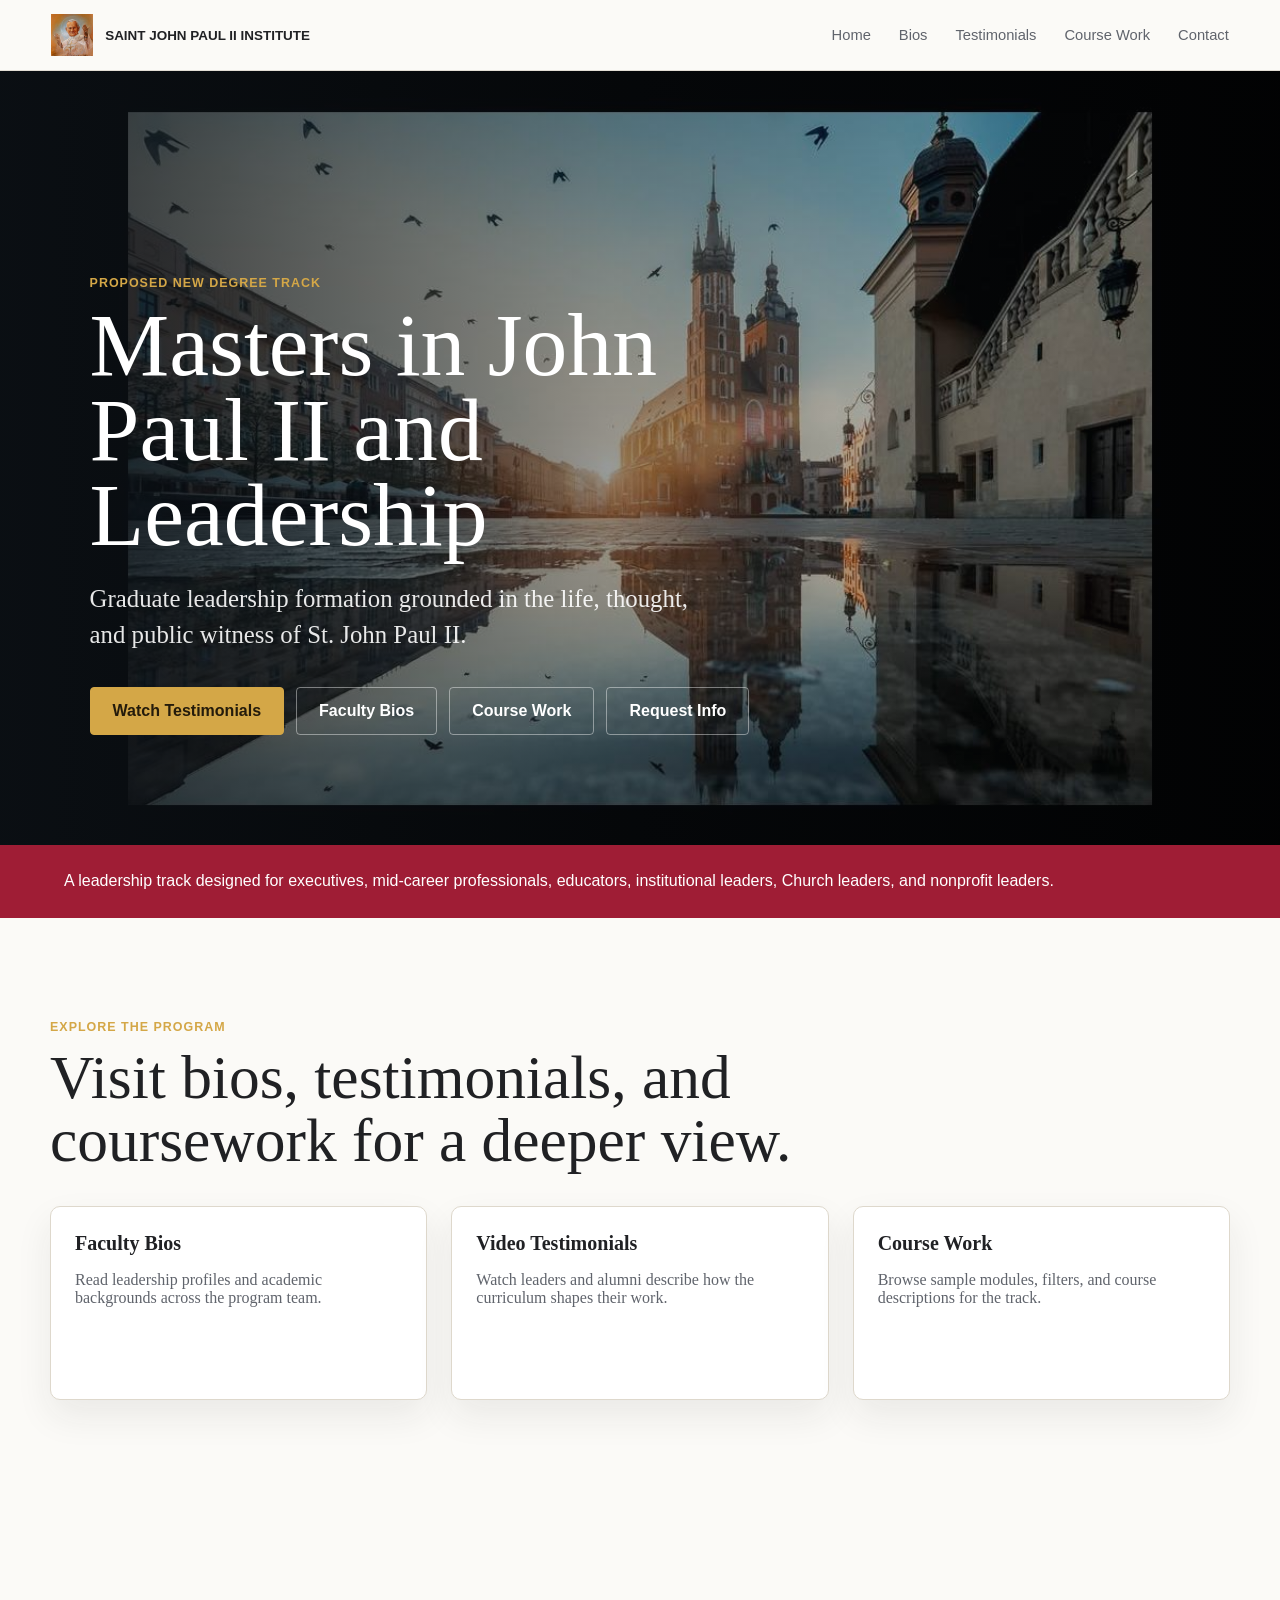
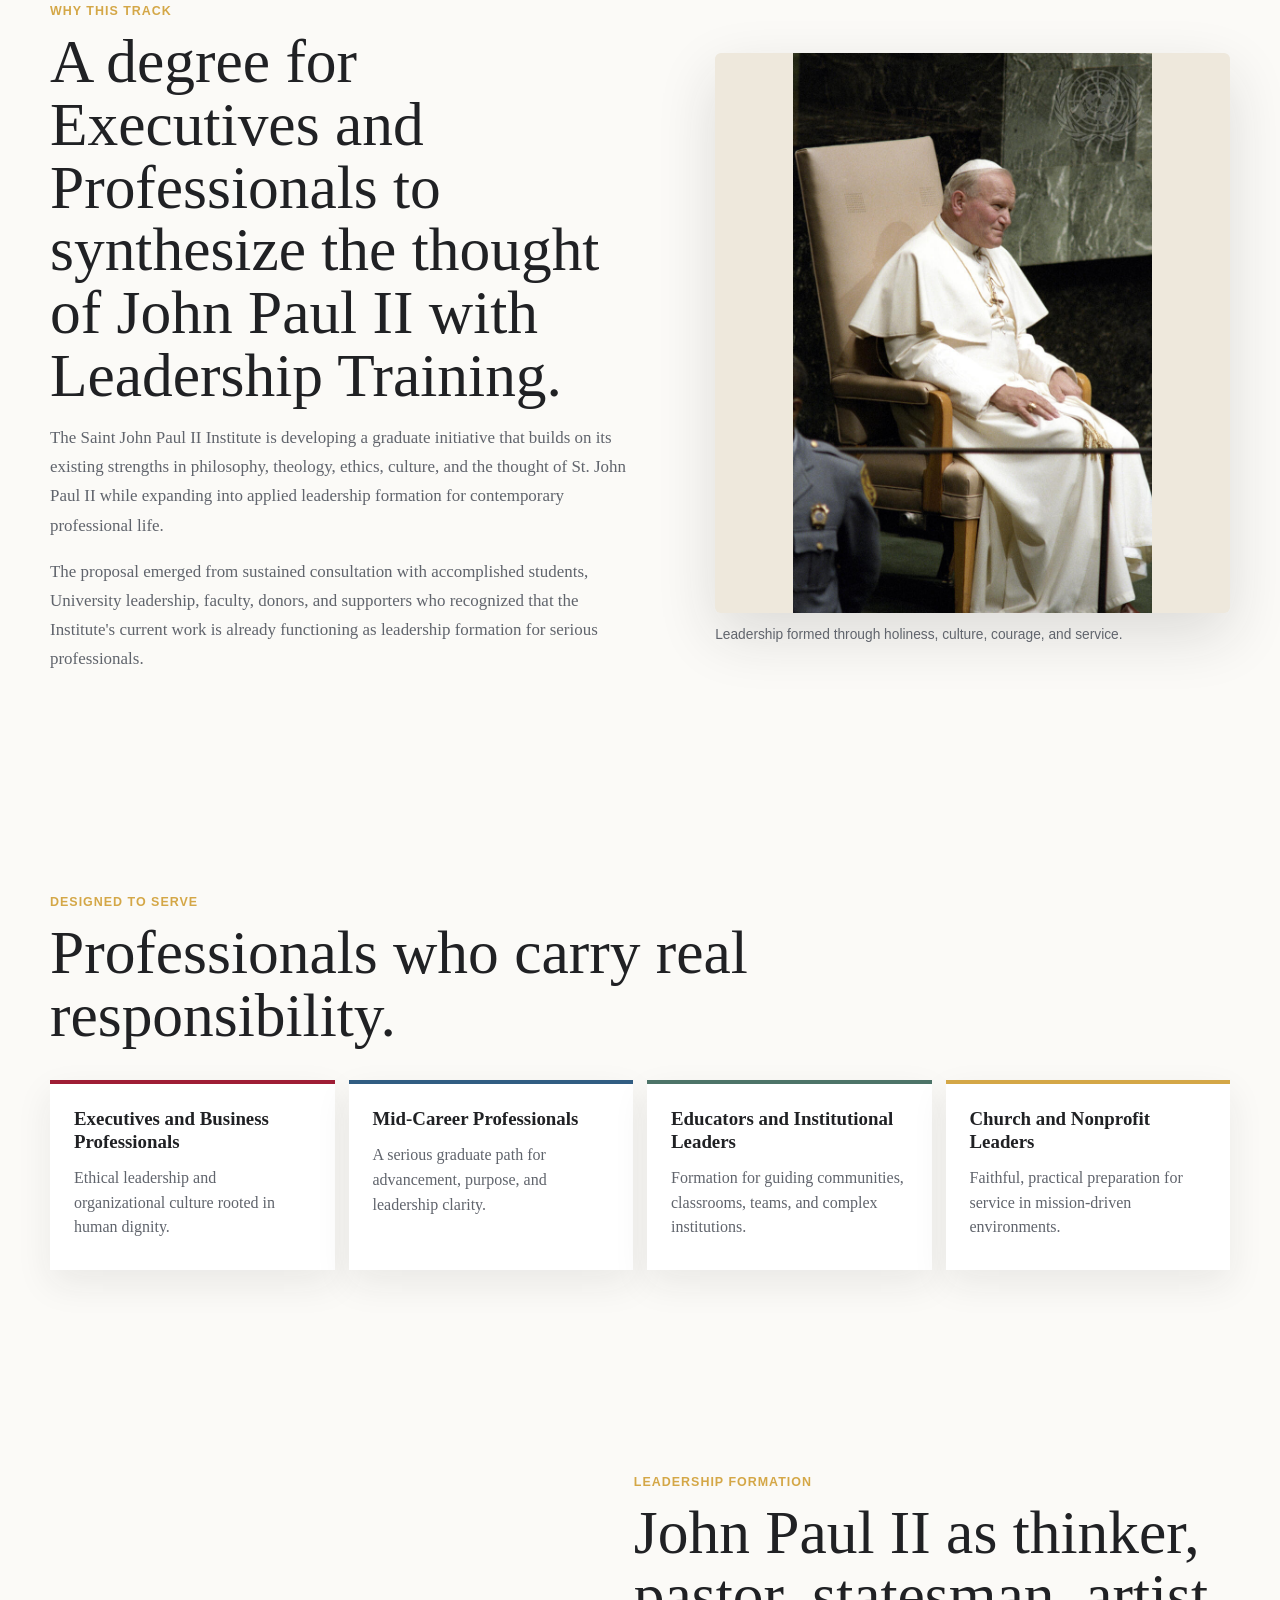
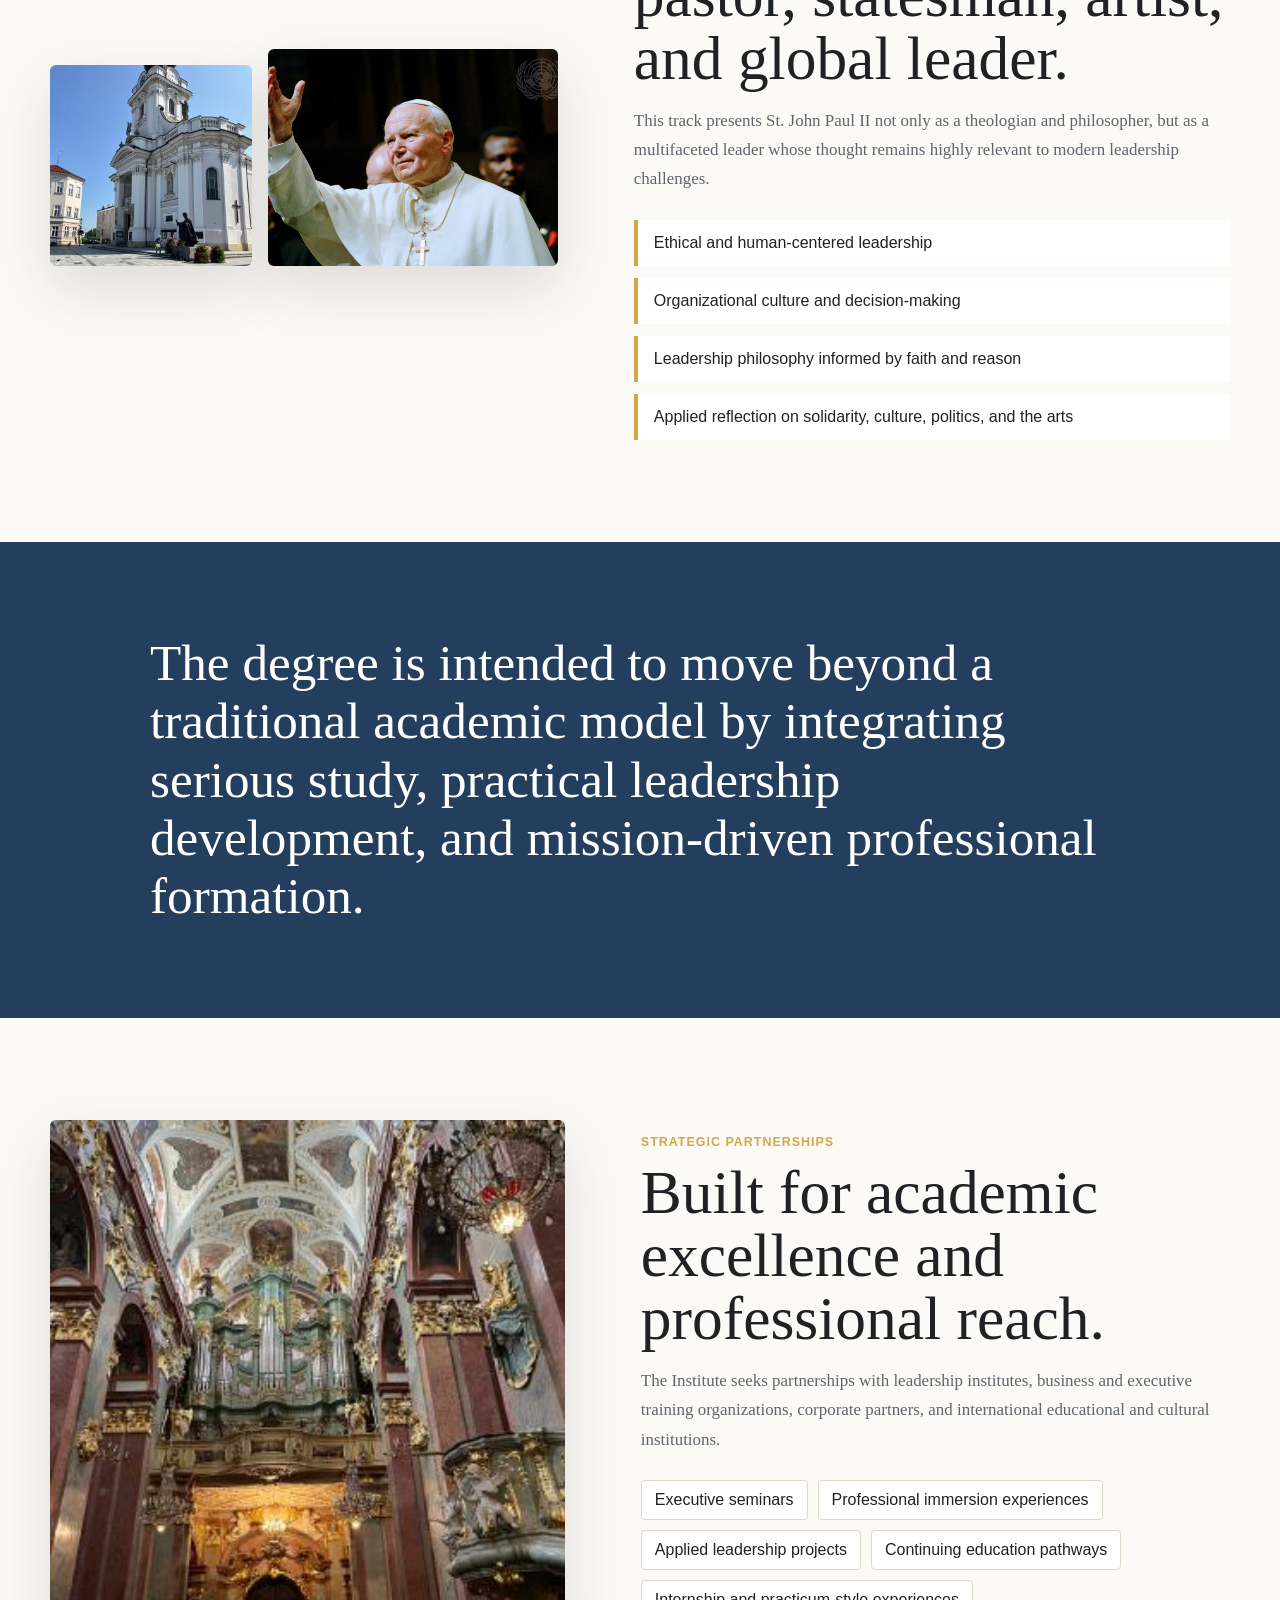
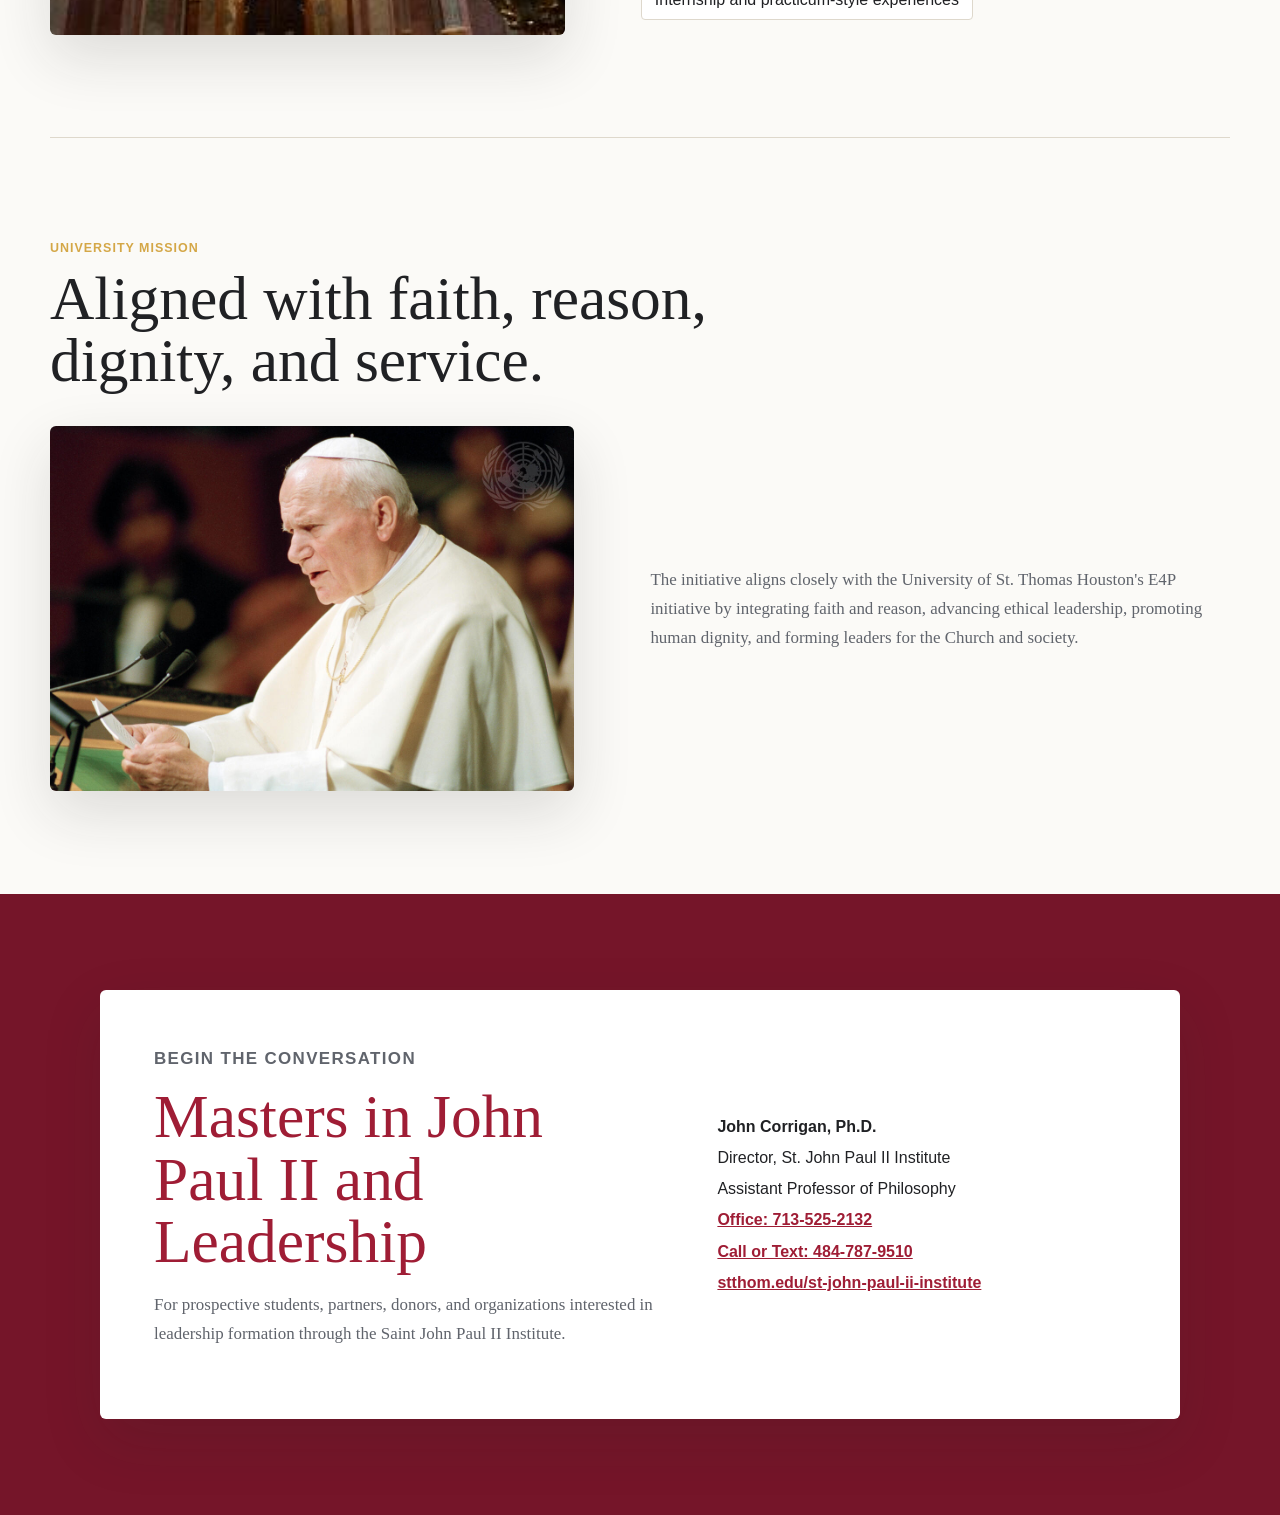
==== commit 240e847d: "Add live testimonial video embed, contact page, and sample page documentation" ====
--- a/index.html
+++ b/index.html
@@ -26,7 +26,7 @@
         <a href="bios.html">Bios</a>
         <a href="testimonials.html">Testimonials</a>
         <a href="coursework.html">Course Work</a>
-        <a href="#apply">Contact</a>
+        <a href="contact.html">Contact</a>
       </nav>
     </header>
 
@@ -51,6 +51,7 @@
             <a class="button primary" href="testimonials.html">Watch Testimonials</a>
             <a class="button secondary" href="bios.html">Faculty Bios</a>
             <a class="button secondary" href="coursework.html">Course Work</a>
+            <a class="button secondary" href="contact.html">Request Info</a>
           </div>
         </div>
       </section>
--- a/styles.css
+++ b/styles.css
@@ -661,6 +661,20 @@
   background: #000;
 }
 
+.video-panel .video-frame {
+  position: absolute;
+  inset: 0;
+  width: 100%;
+  height: 100%;
+  overflow: hidden;
+}
+
+.video-panel .video-frame iframe {
+  width: 100%;
+  height: 100%;
+  border: 0;
+}
+
 .video-panel video {
   position: absolute;
   inset: 0;
@@ -696,6 +710,39 @@
   grid-template-columns: repeat(3, minmax(0, 1fr));
   gap: 18px;
   margin-top: 24px;
+}
+
+.contact-grid {
+  display: grid;
+  grid-template-columns: repeat(3, minmax(0, 1fr));
+  gap: 18px;
+  margin-top: 24px;
+}
+
+.contact-form {
+  display: grid;
+  gap: 18px;
+  margin-top: 24px;
+}
+
+.contact-form label {
+  display: grid;
+  gap: 10px;
+  color: var(--ink);
+}
+
+.contact-form input,
+.contact-form textarea {
+  width: 100%;
+  padding: 14px 18px;
+  border-radius: 10px;
+  border: 1px solid var(--line);
+  background: var(--panel);
+  color: var(--ink);
+}
+
+.contact-form button {
+  justify-self: start;
 }
 
 .gallery-item {
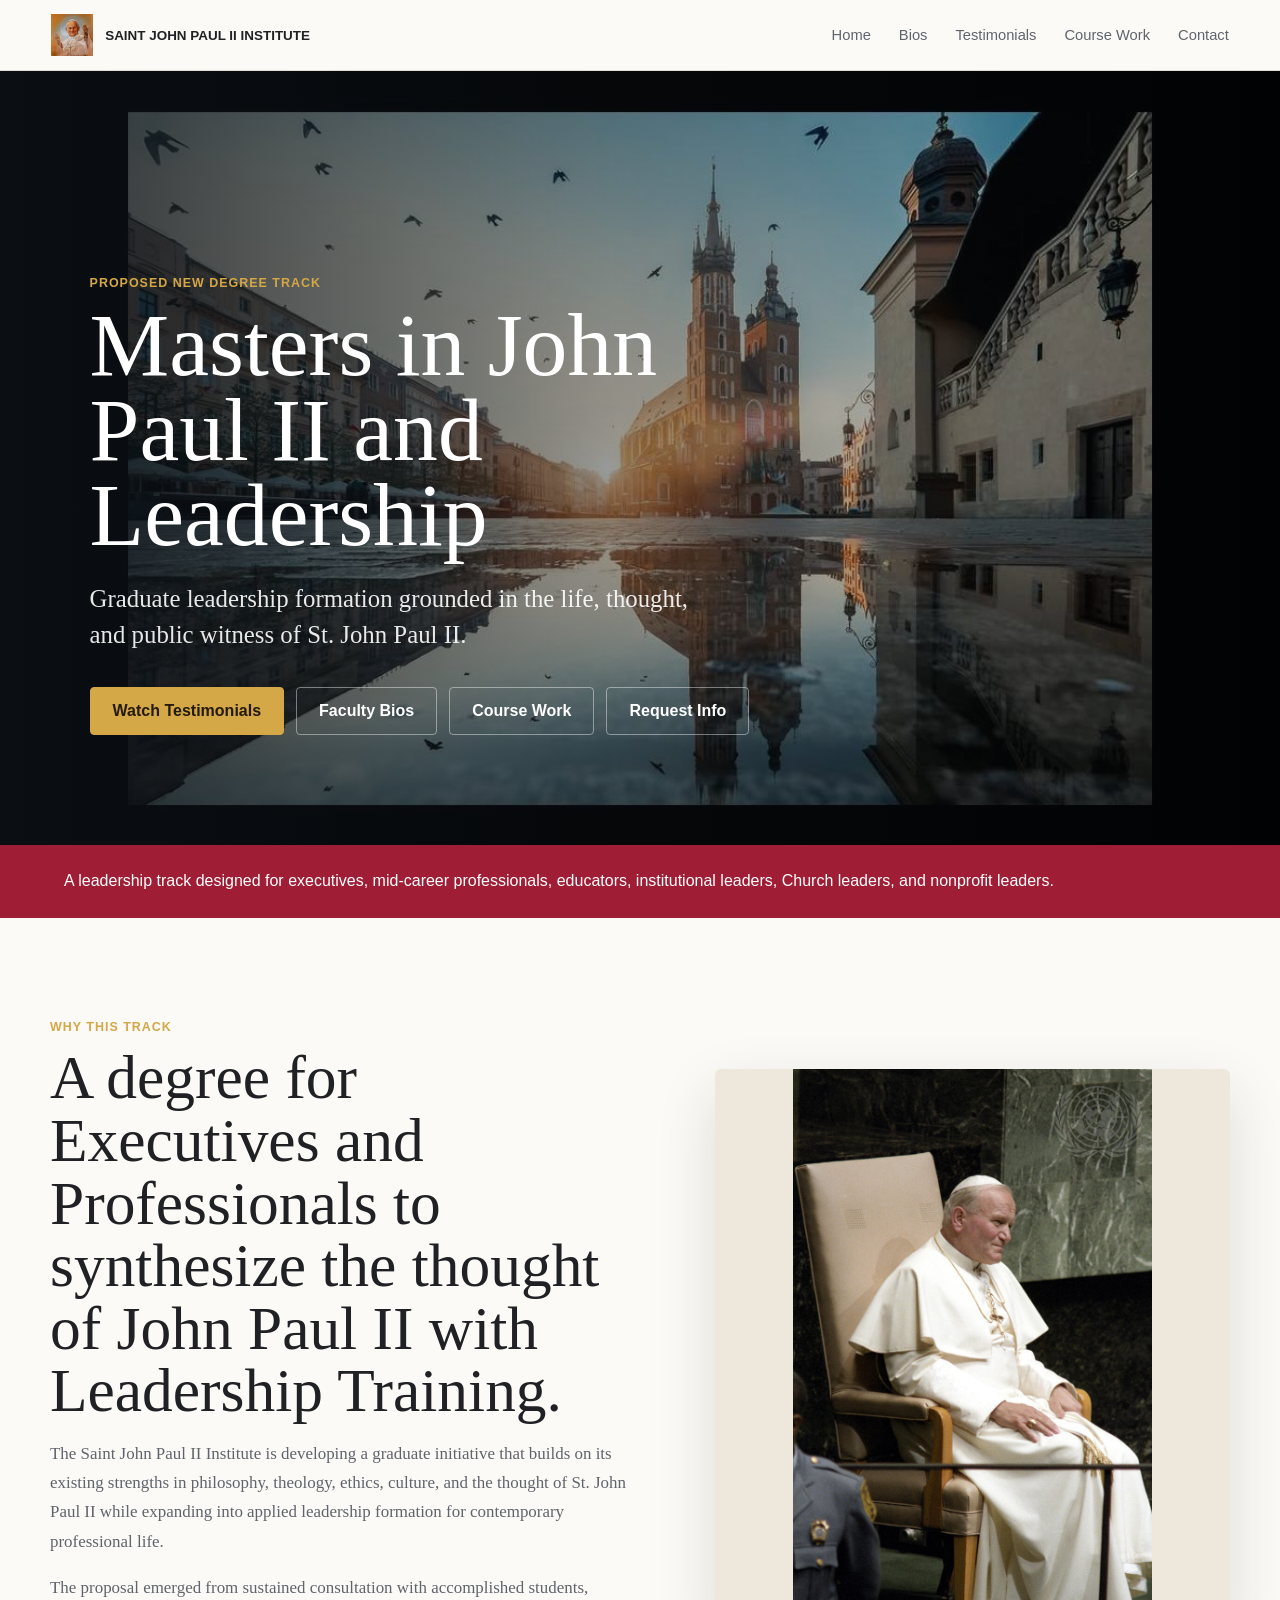
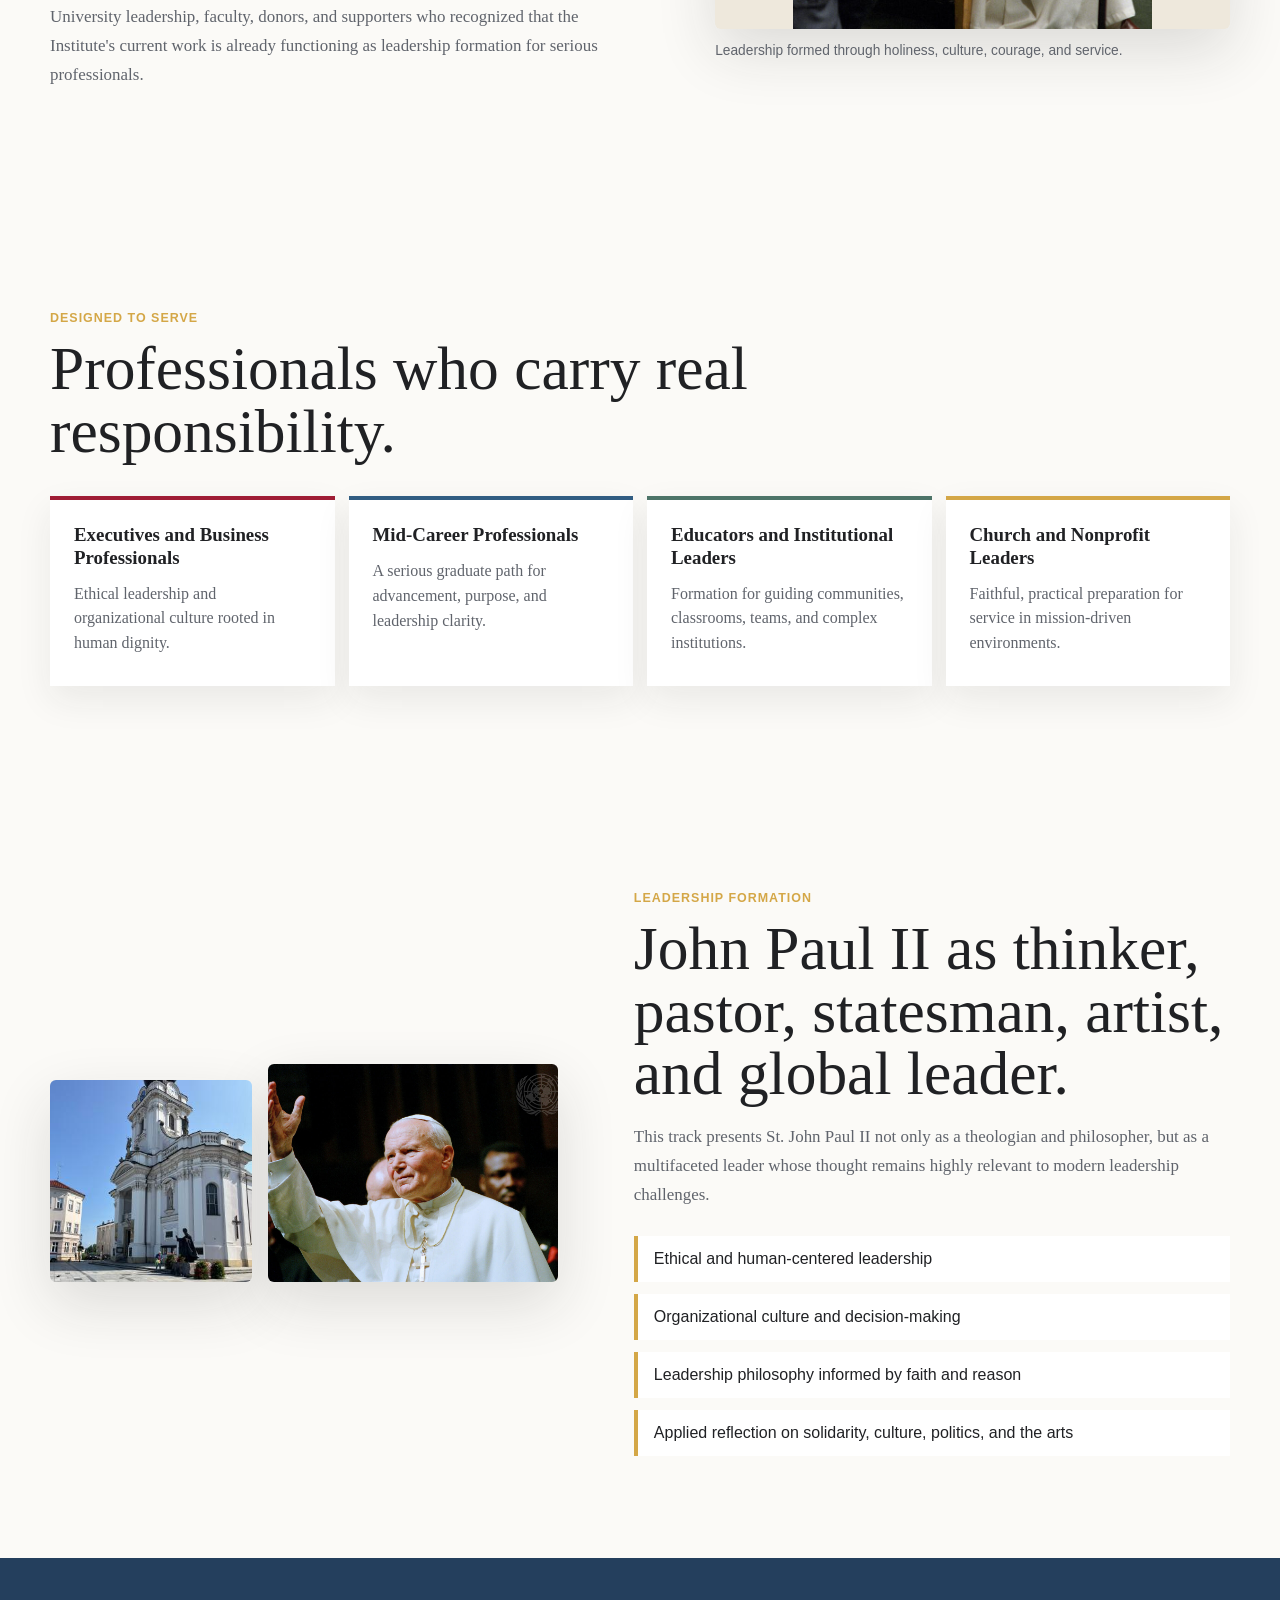
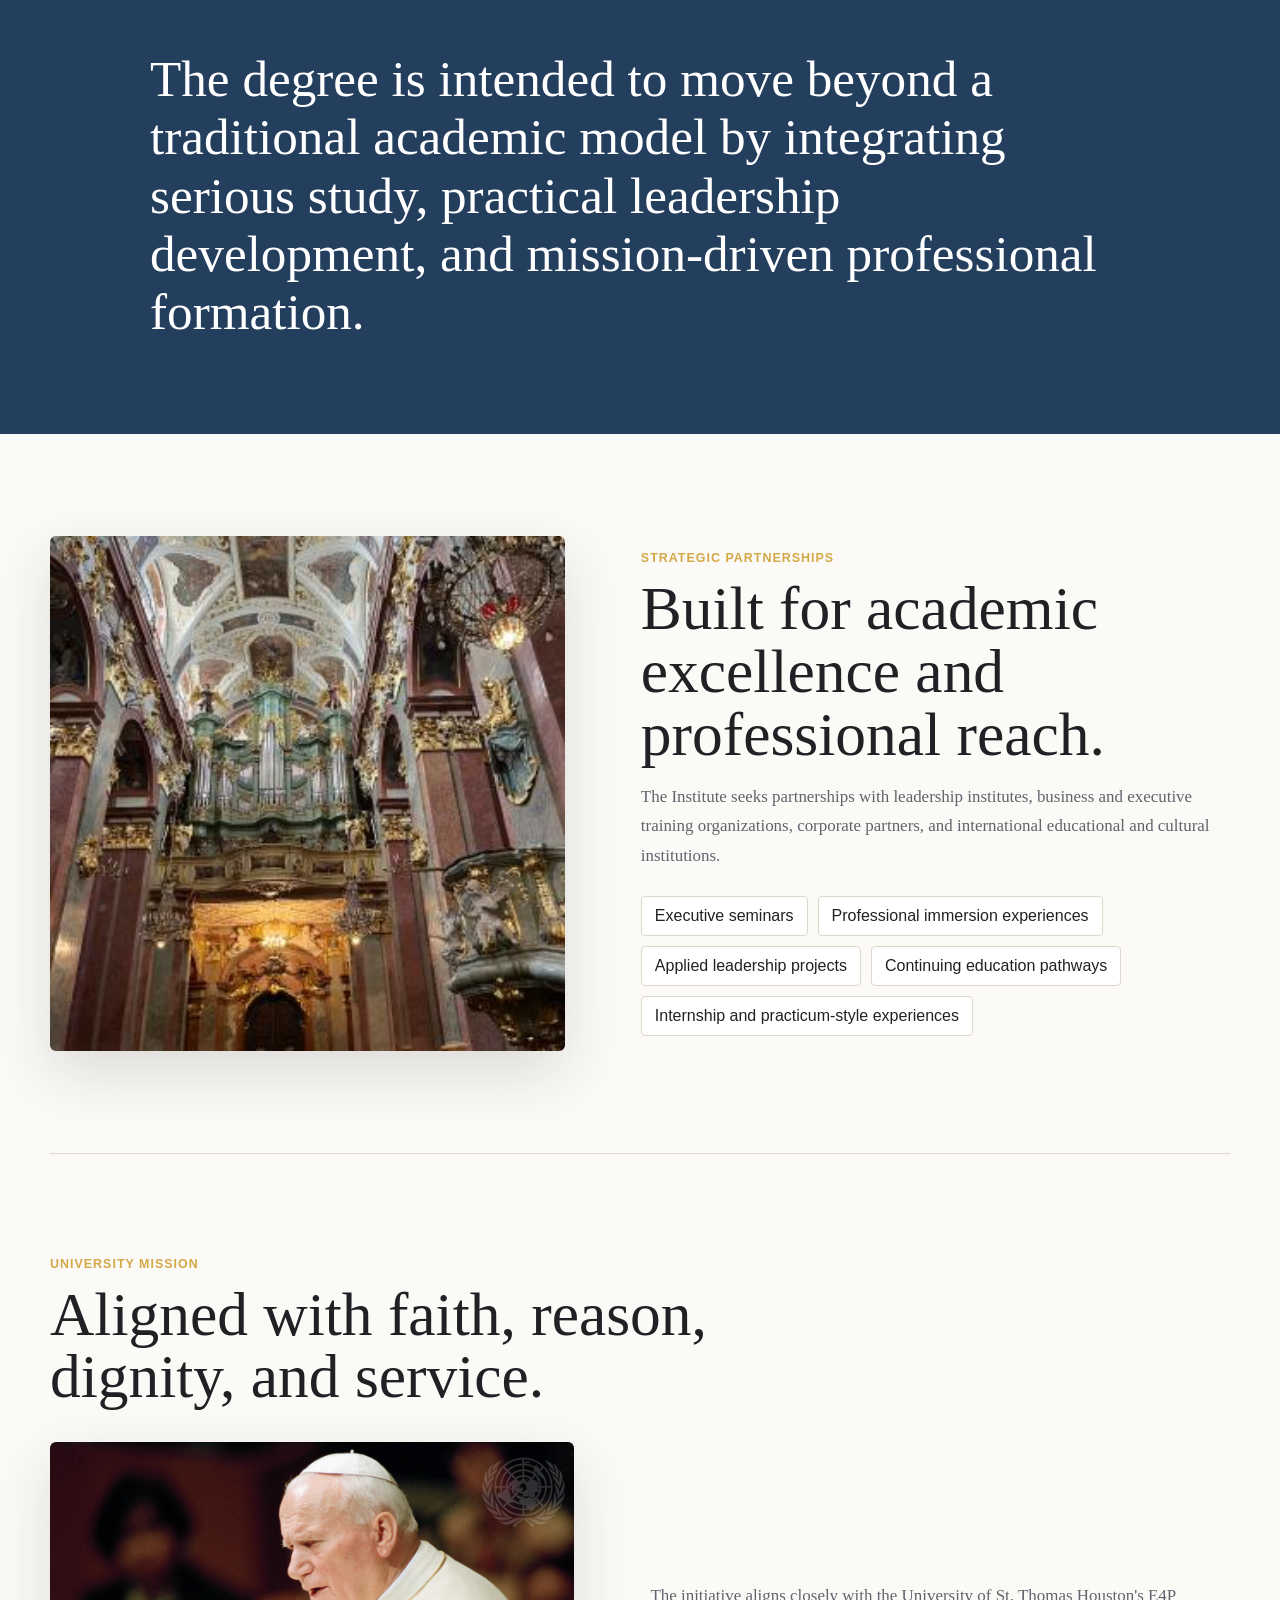
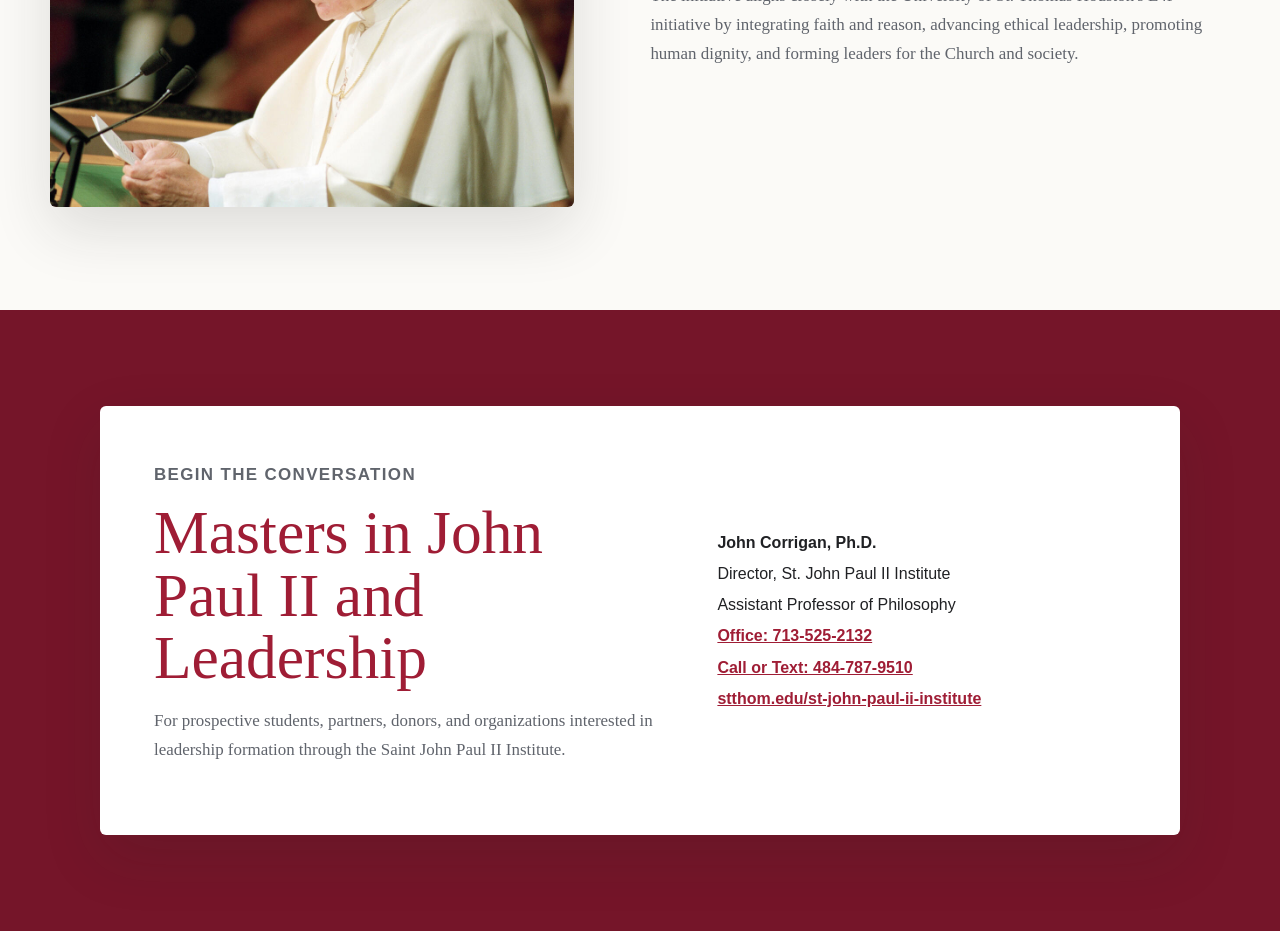
==== commit 2bb09eaf: "Remove redundant 'Explore the program' section from index.html" ====
--- a/index.html
+++ b/index.html
@@ -65,29 +65,7 @@
         </div>
       </section>
 
-      <section class="section section-links">
-        <div class="section-heading">
-          <p class="eyebrow">Explore the program</p>
-          <h2>Visit bios, testimonials, and coursework for a deeper view.</h2>
-        </div>
-        <div class="section-grid">
-          <article class="card">
-            <h3>Faculty Bios</h3>
-            <p>Read leadership profiles and academic backgrounds across the program team.</p>
-            <a class="button secondary" href="bios.html">View bios</a>
-          </article>
-          <article class="card">
-            <h3>Video Testimonials</h3>
-            <p>Watch leaders and alumni describe how the curriculum shapes their work.</p>
-            <a class="button secondary" href="testimonials.html">Watch videos</a>
-          </article>
-          <article class="card">
-            <h3>Course Work</h3>
-            <p>Browse sample modules, filters, and course descriptions for the track.</p>
-            <a class="button secondary" href="coursework.html">See coursework</a>
-          </article>
-        </div>
-      </section>
+      
 
       <section id="vision" class="section split">
         <div class="section-copy">
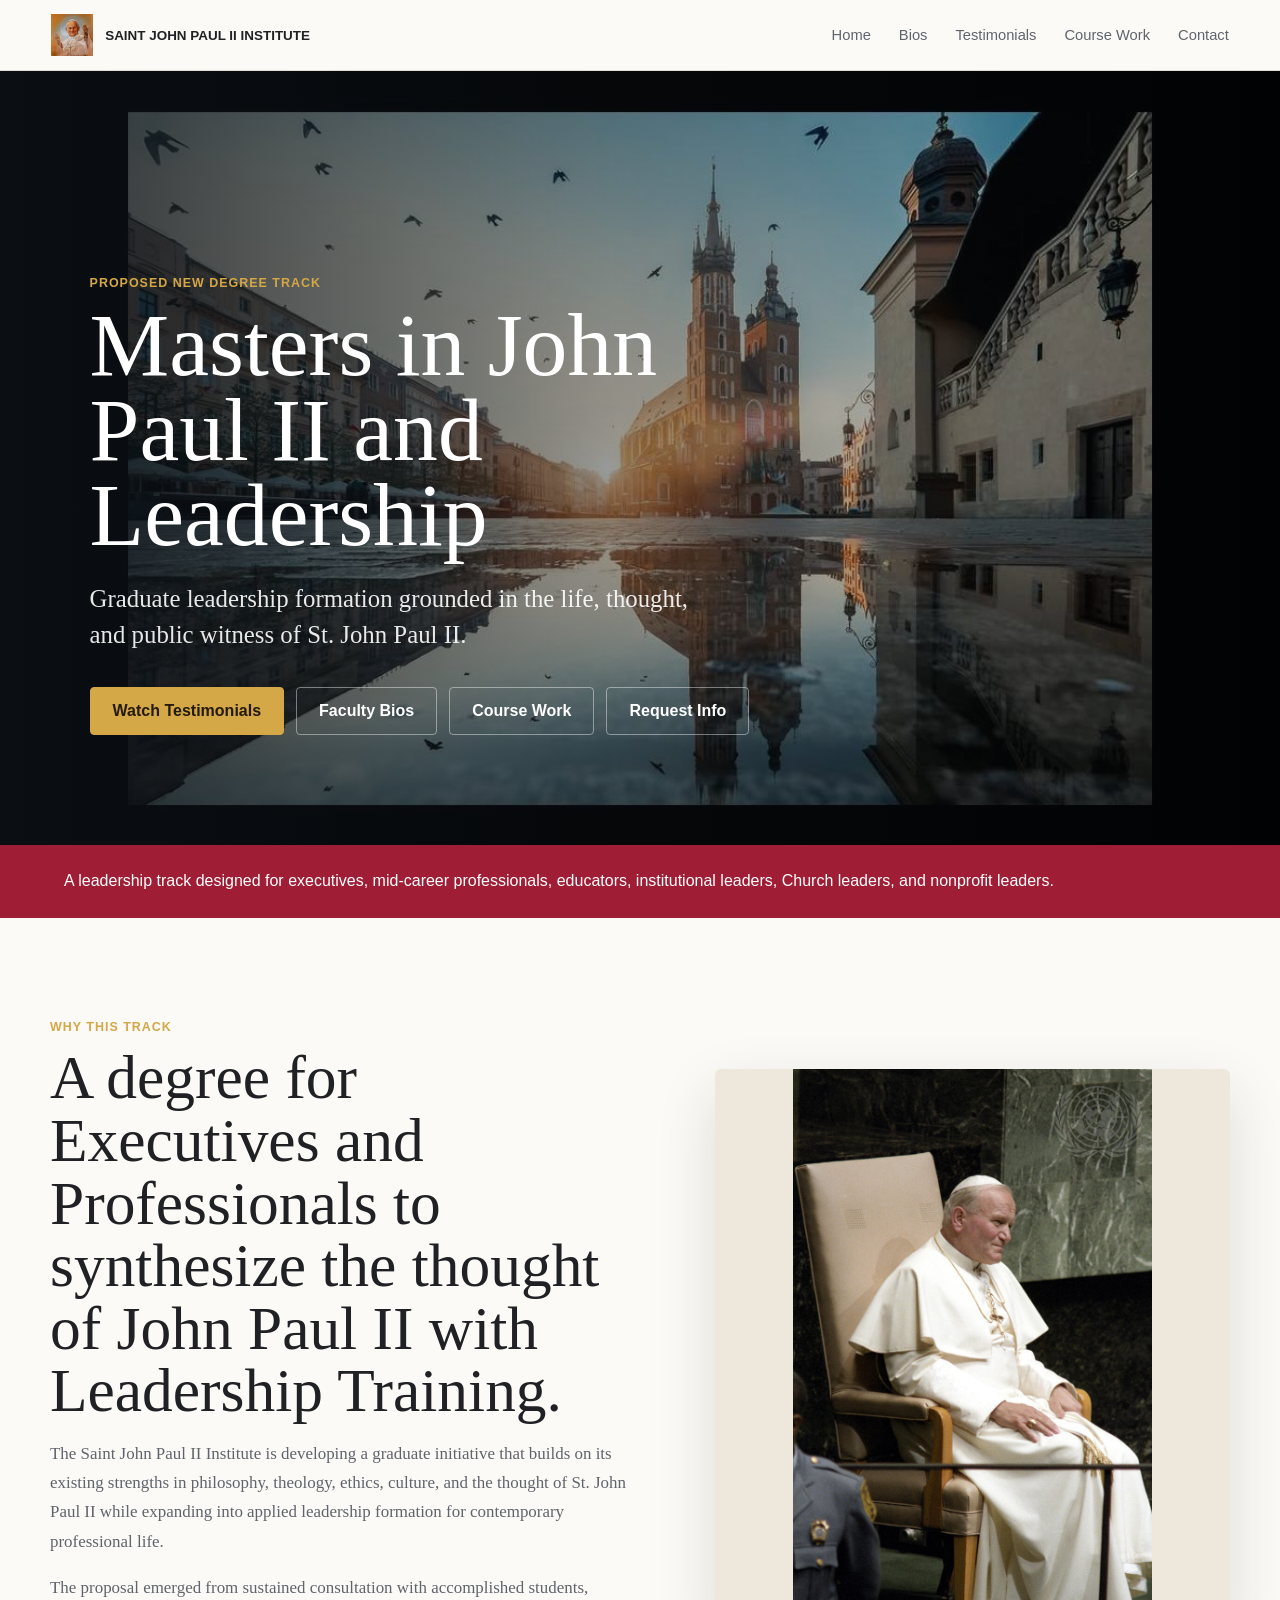
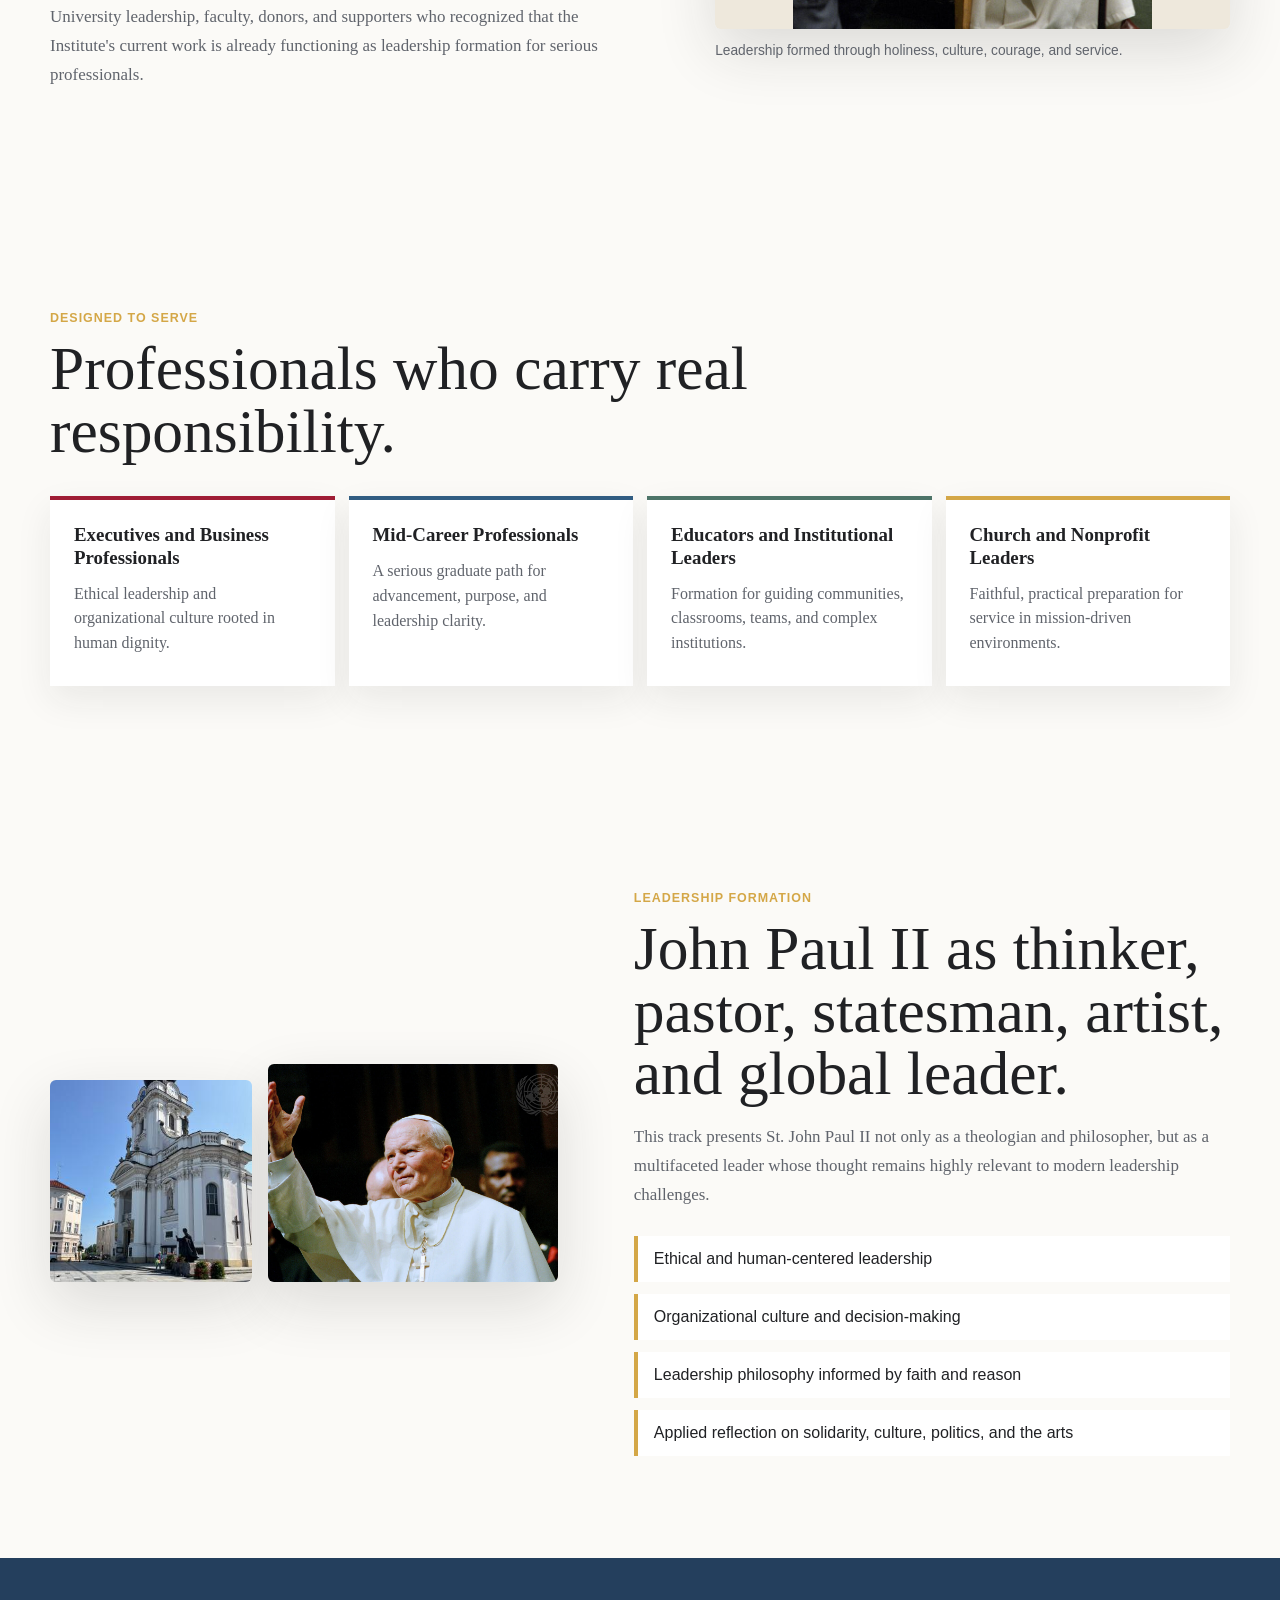
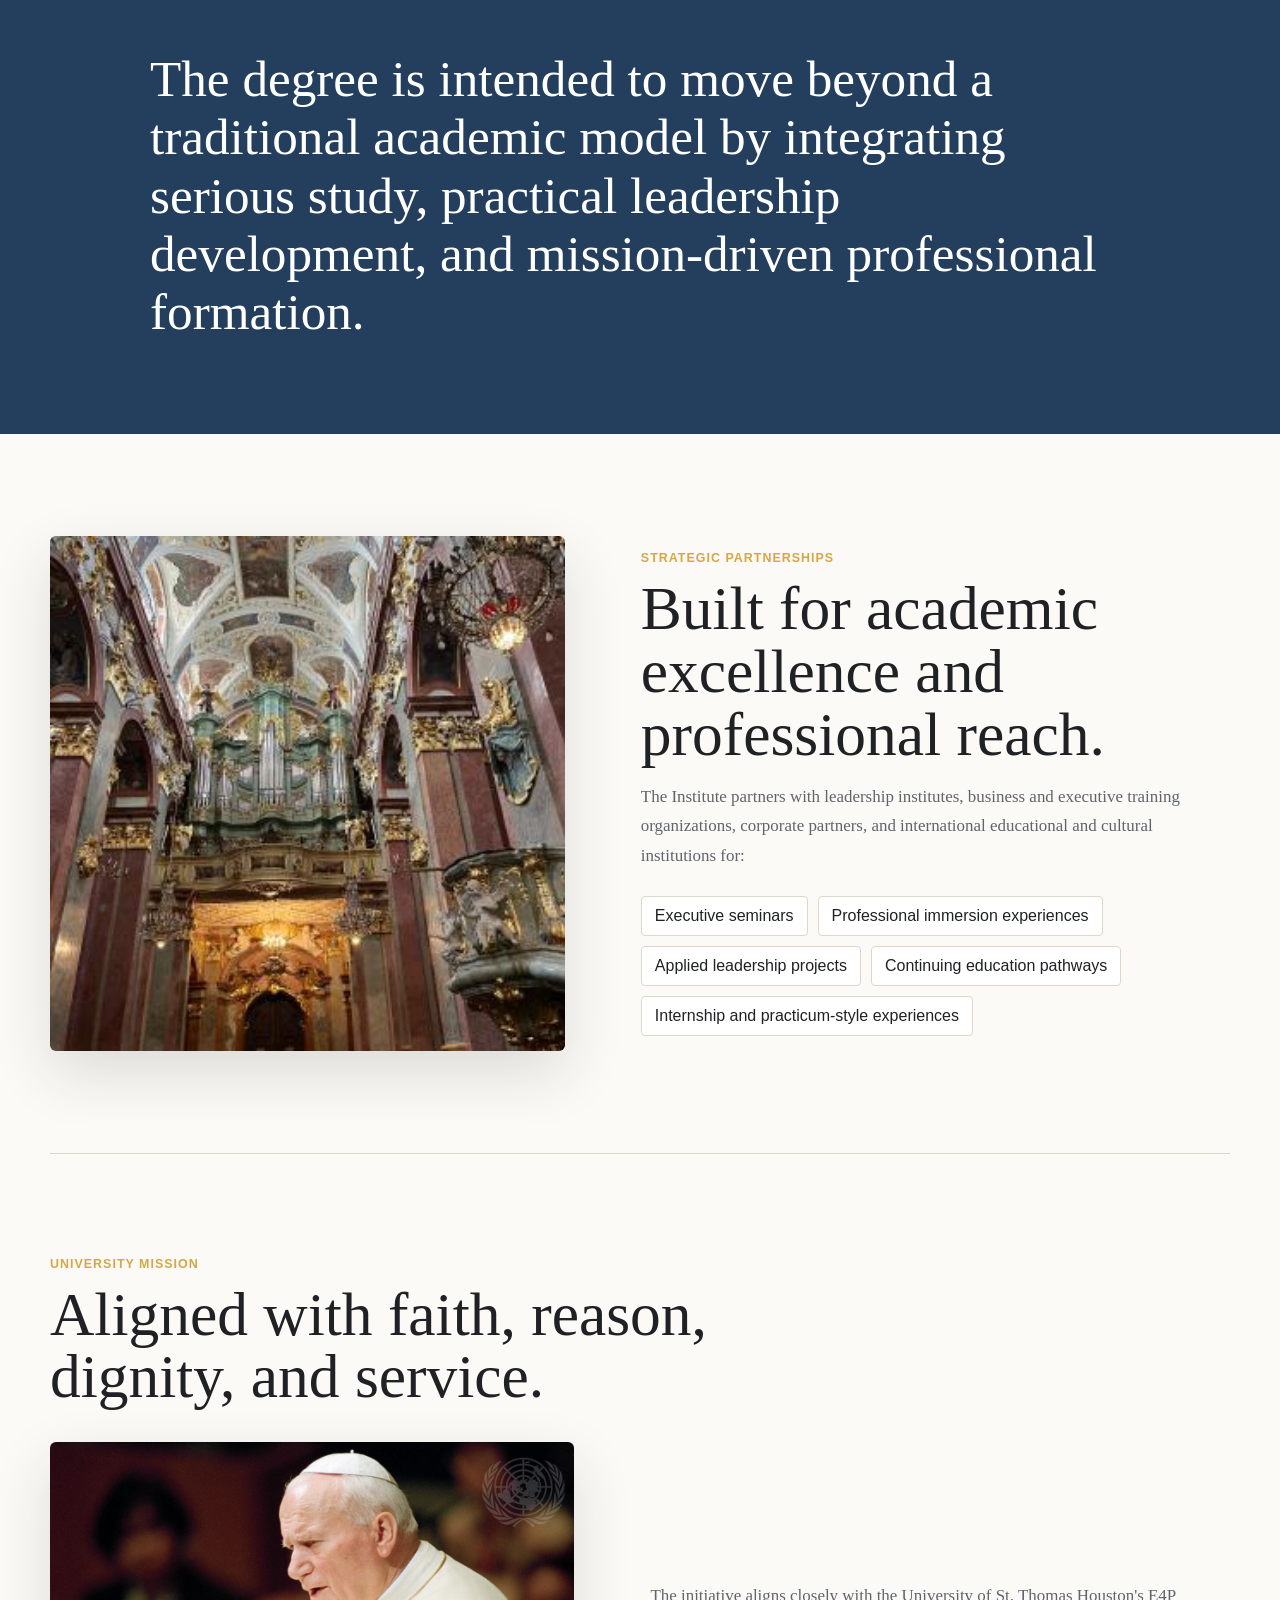
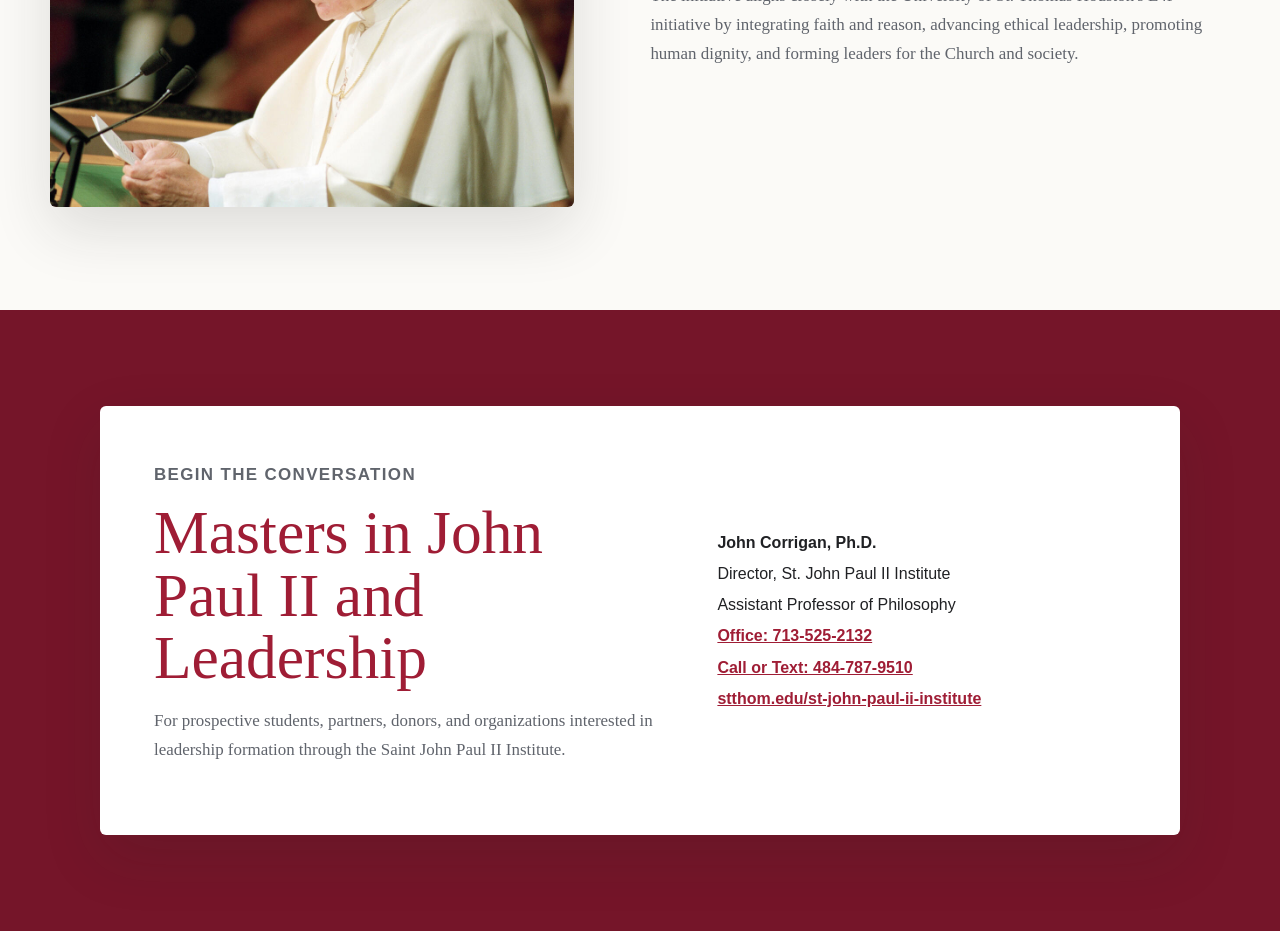
==== commit 336af792: "Update partnerships sentence in index.html" ====
--- a/index.html
+++ b/index.html
@@ -175,9 +175,7 @@
           <p class="eyebrow">Strategic Partnerships</p>
           <h2>Built for academic excellence and professional reach.</h2>
           <p>
-            The Institute seeks partnerships with leadership institutes, business and executive
-            training organizations, corporate partners, and international educational and
-            cultural institutions.
+            The Institute partners with leadership institutes, business and executive training organizations, corporate partners, and international educational and cultural institutions for:
           </p>
           <div class="feature-list">
             <span>Executive seminars</span>
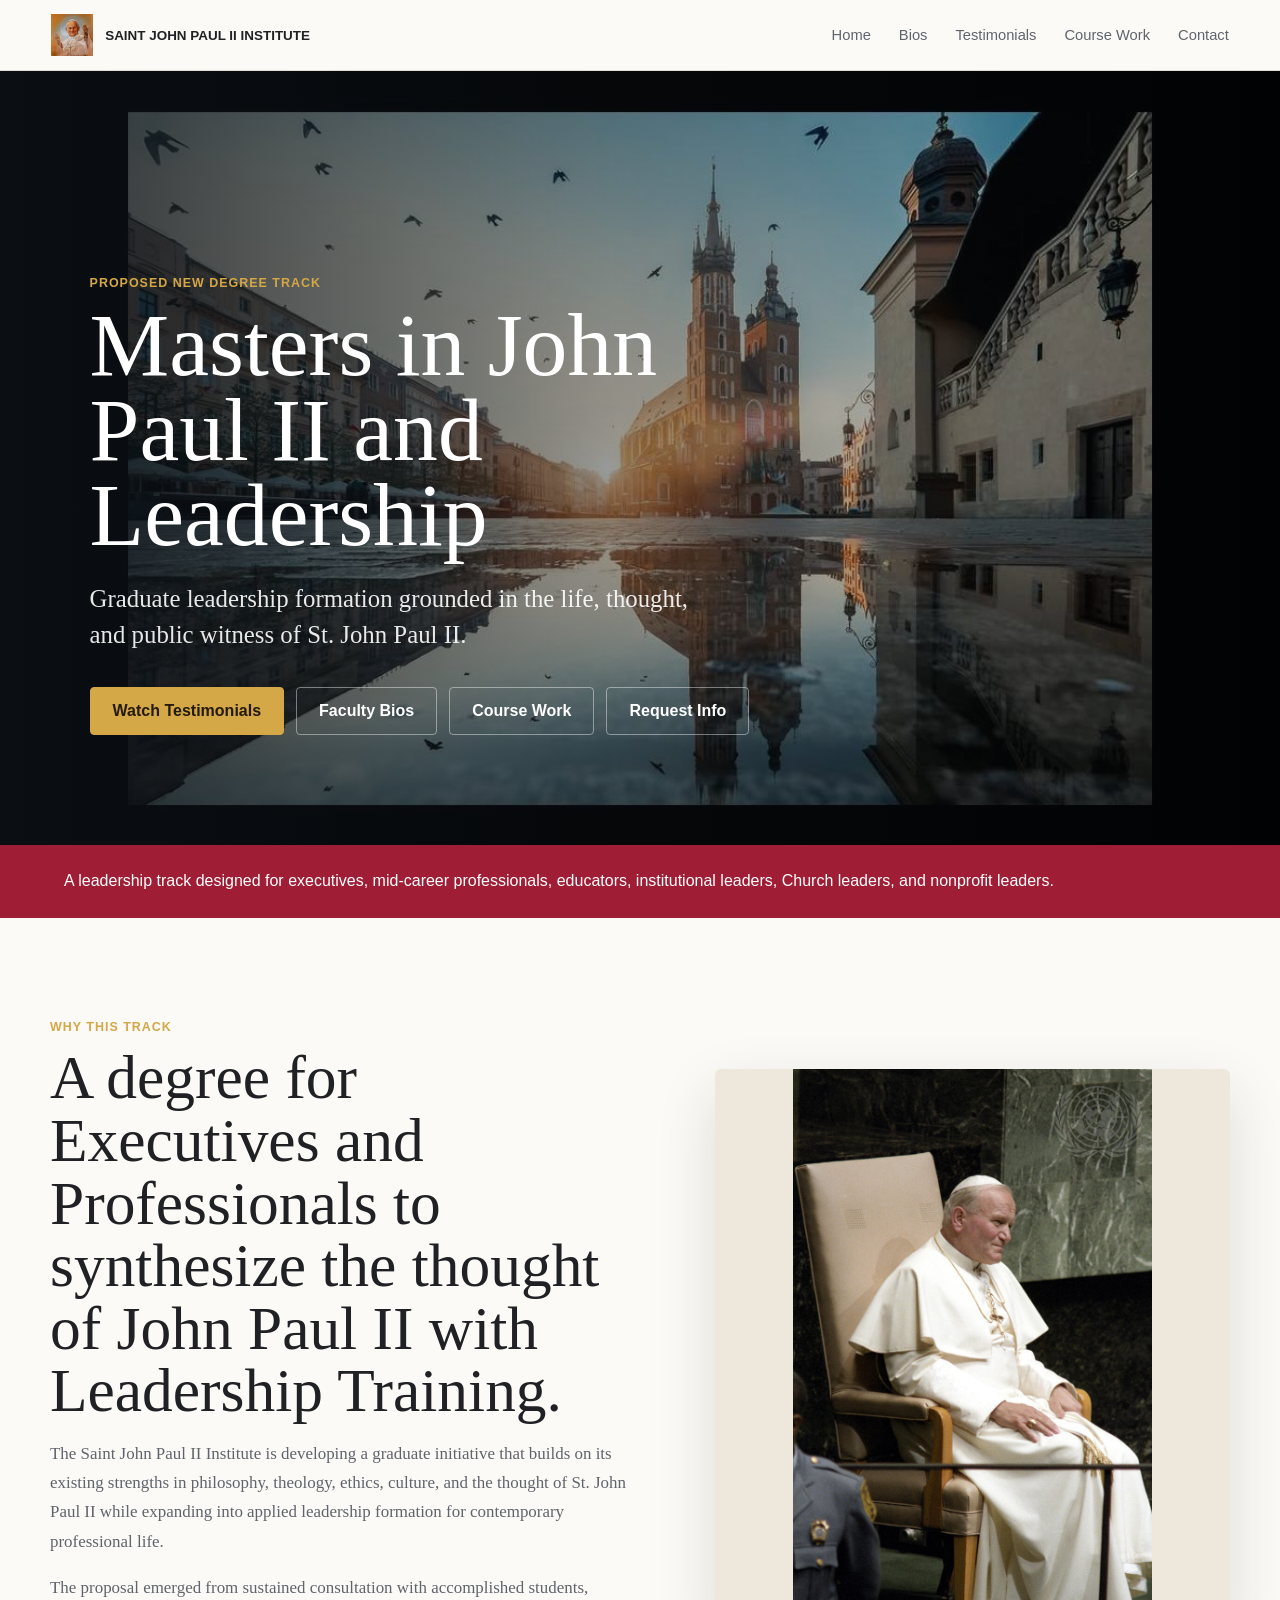
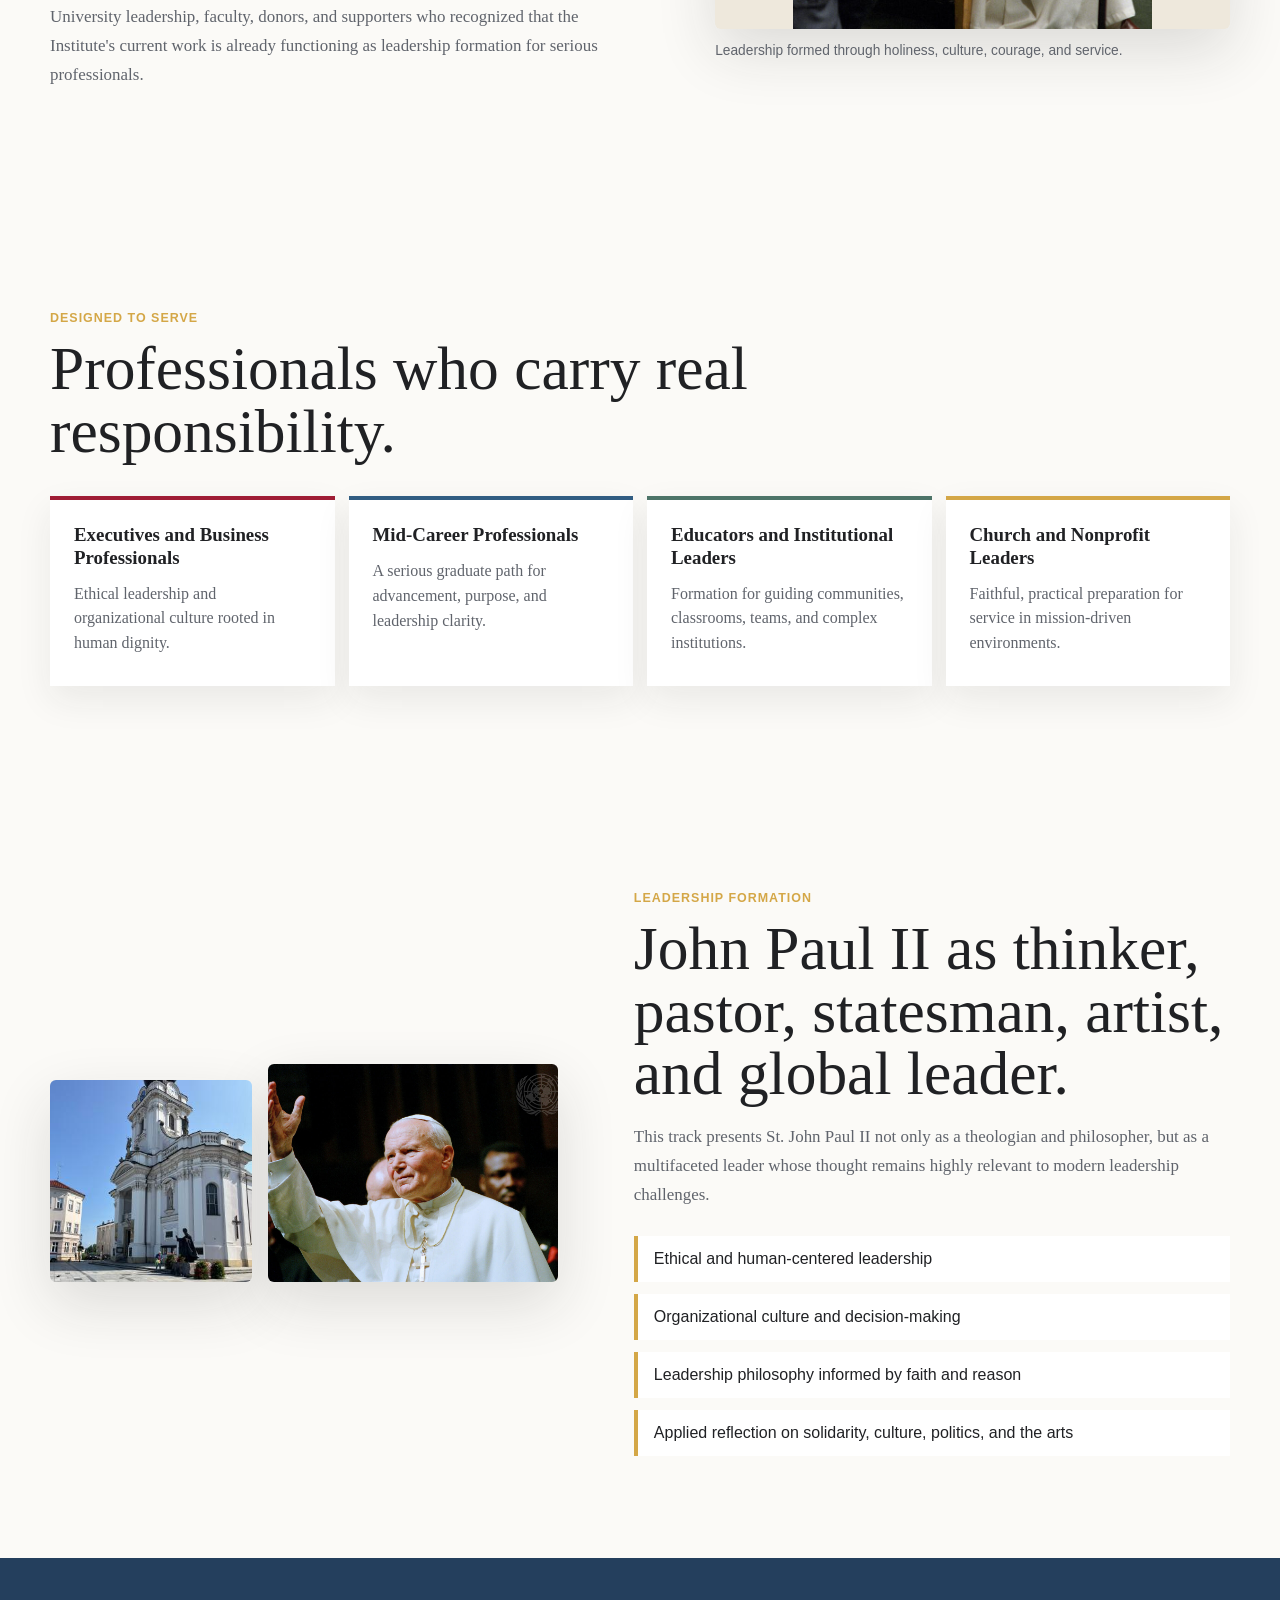
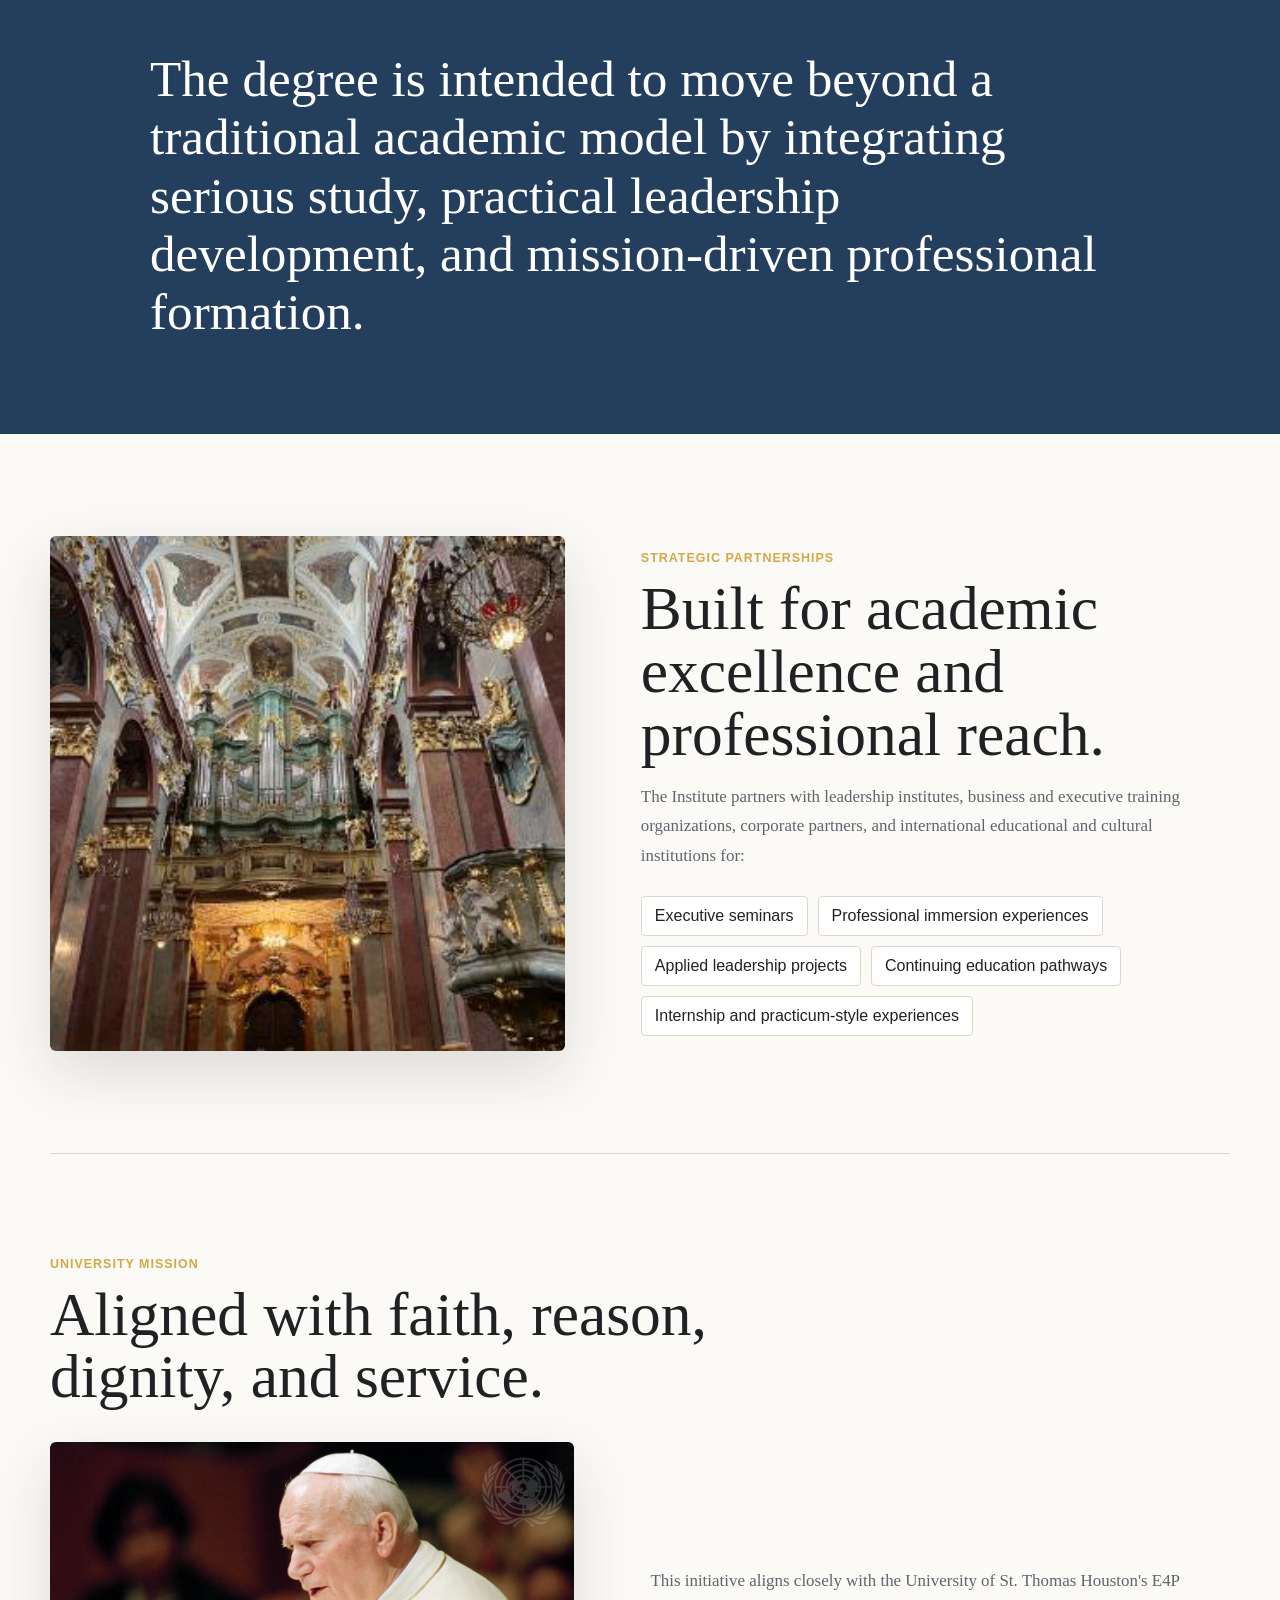
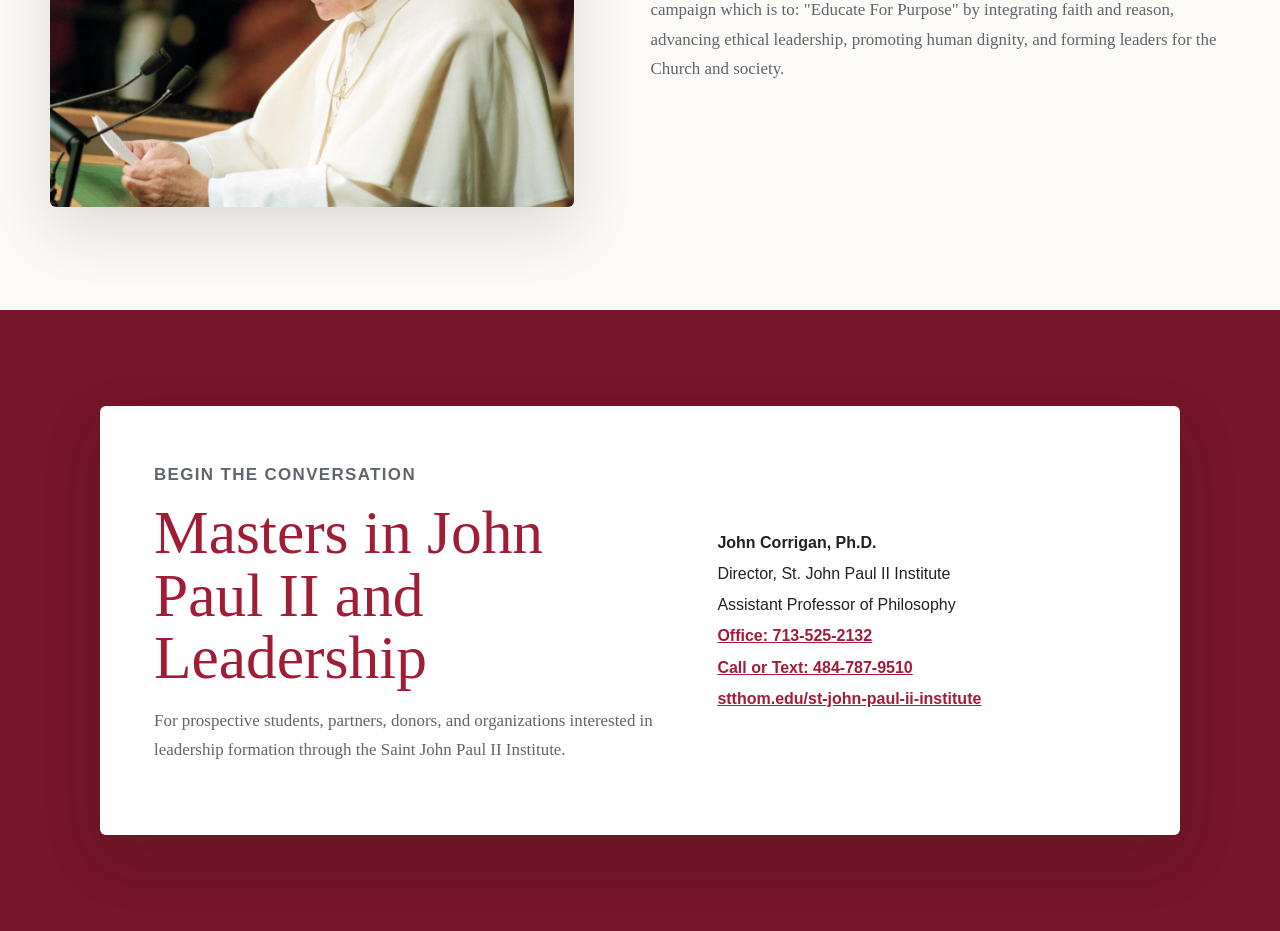
==== commit eb96f61f: "Update E4P sentence in index.html" ====
--- a/index.html
+++ b/index.html
@@ -201,9 +201,7 @@
           />
           <div class="mission-points">
             <p>
-              The initiative aligns closely with the University of St. Thomas Houston's E4P
-              initiative by integrating faith and reason, advancing ethical leadership,
-              promoting human dignity, and forming leaders for the Church and society.
+              This initiative aligns closely with the University of St. Thomas Houston's E4P campaign which is to: "Educate For Purpose" by integrating faith and reason, advancing ethical leadership, promoting human dignity, and forming leaders for the Church and society.
             </p>
           </div>
         </div>
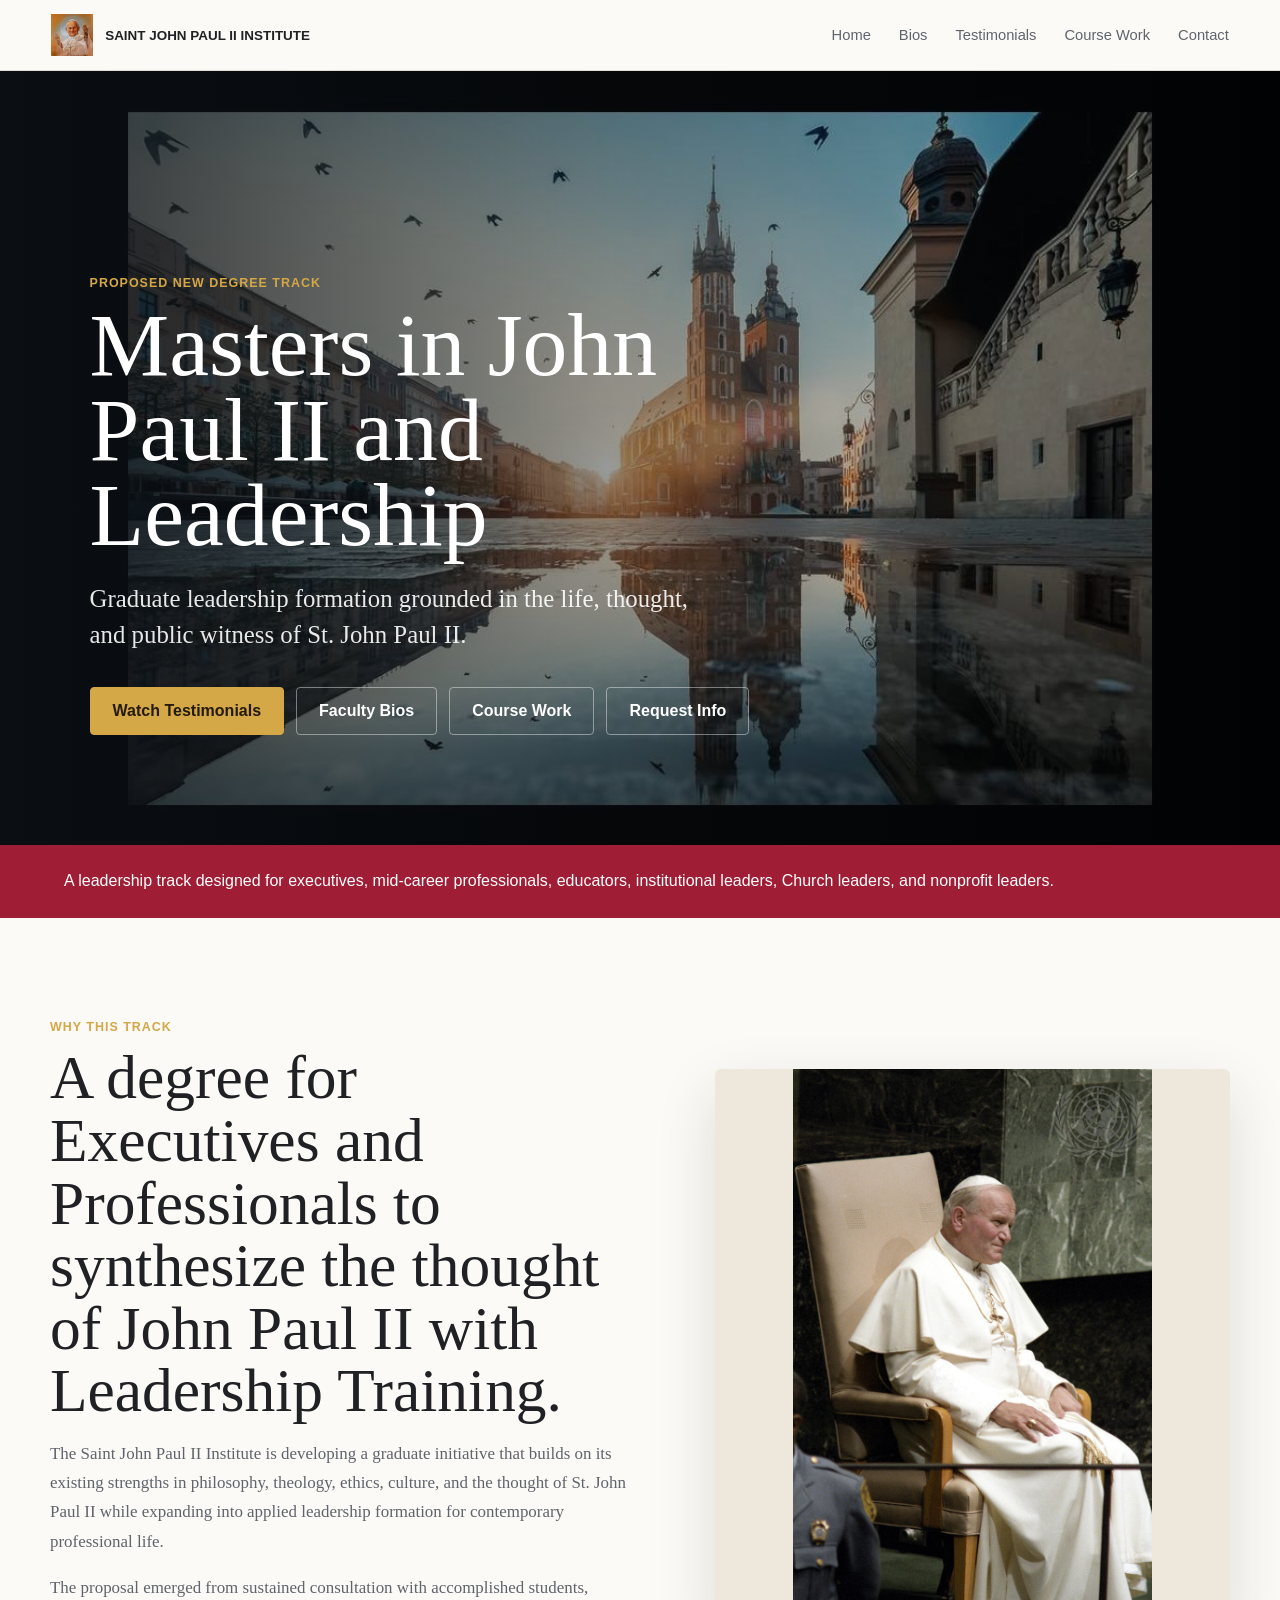
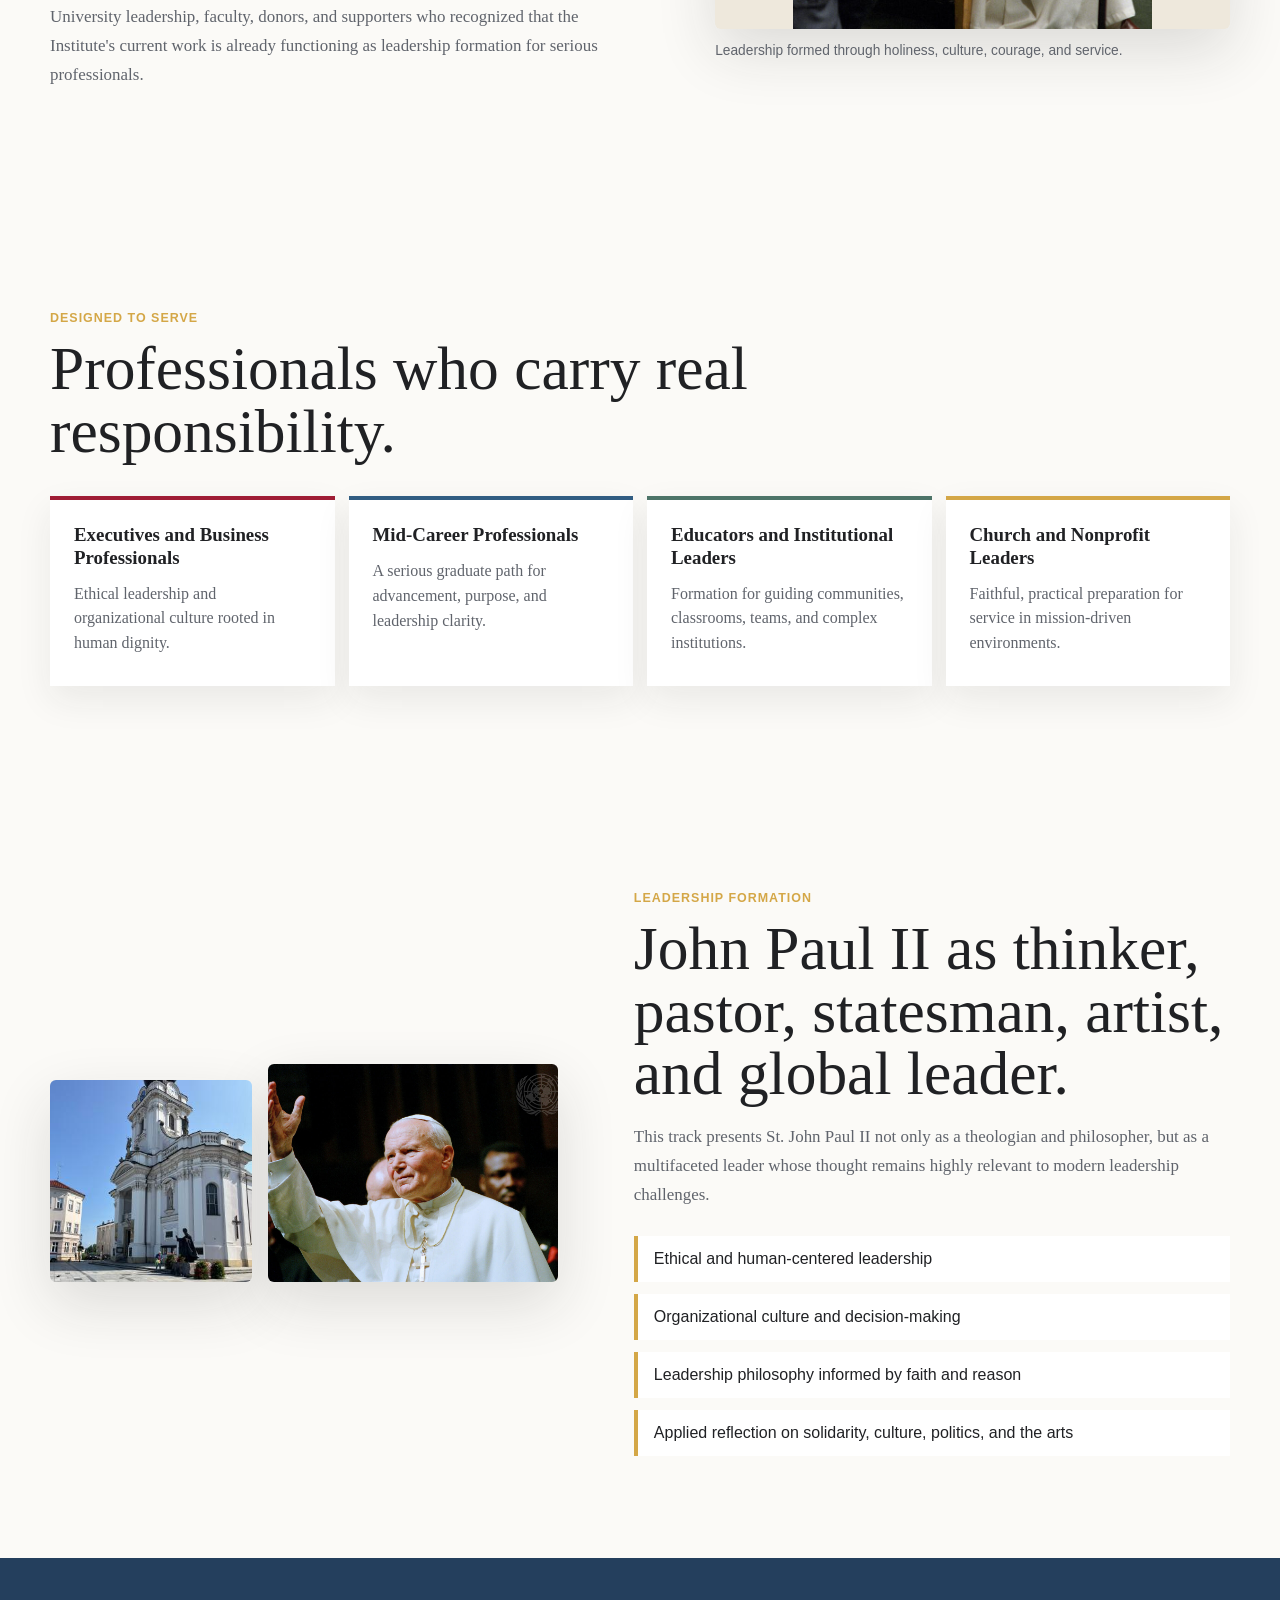
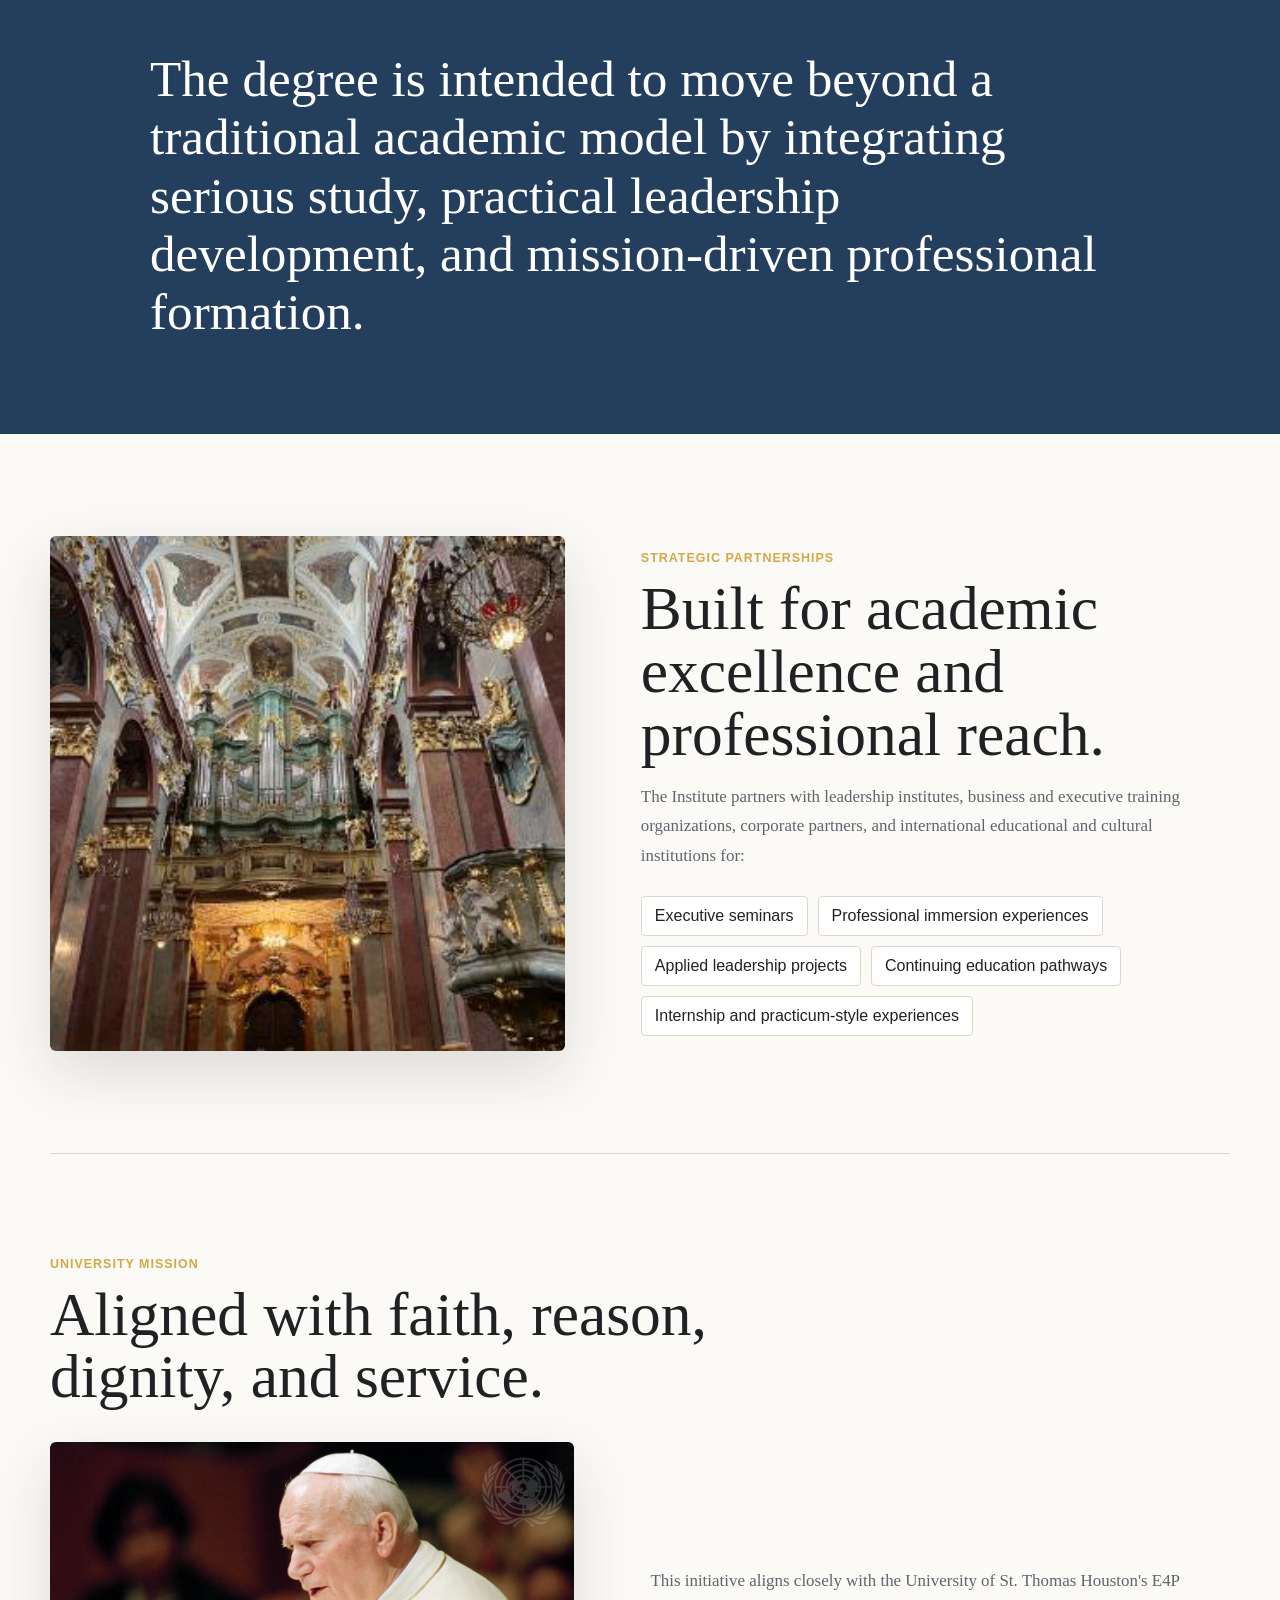
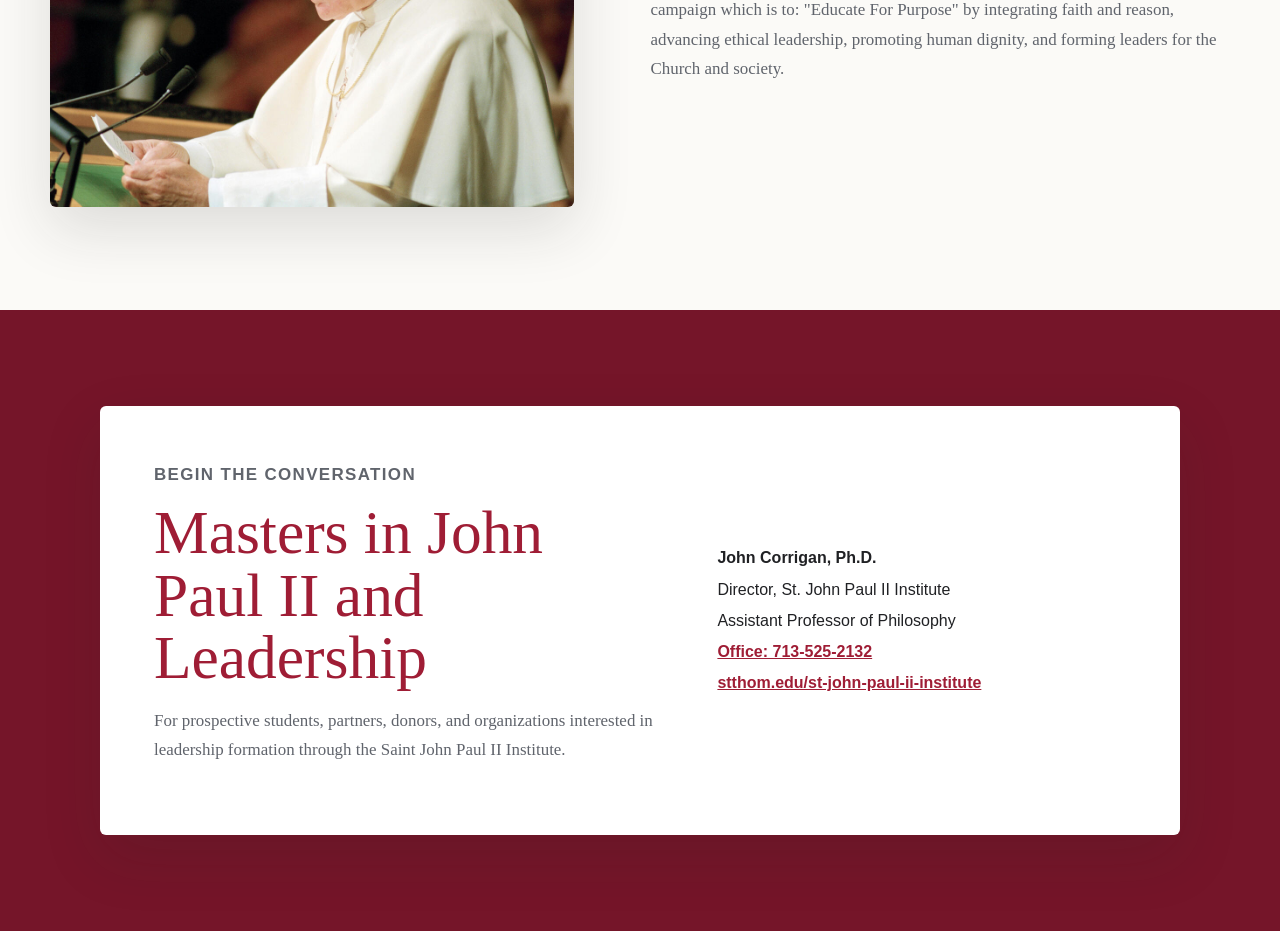
==== commit 8a4cfa93: "Remove call or text line from index.html" ====
--- a/index.html
+++ b/index.html
@@ -222,7 +222,6 @@
             <span>Director, St. John Paul II Institute</span>
             <span>Assistant Professor of Philosophy</span>
             <a href="tel:17135252132">Office: 713-525-2132</a>
-            <a href="tel:14847879510">Call or Text: 484-787-9510</a>
             <a href="https://stthom.edu/st-john-paul-ii-institute/">stthom.edu/st-john-paul-ii-institute</a>
           </address>
         </div>
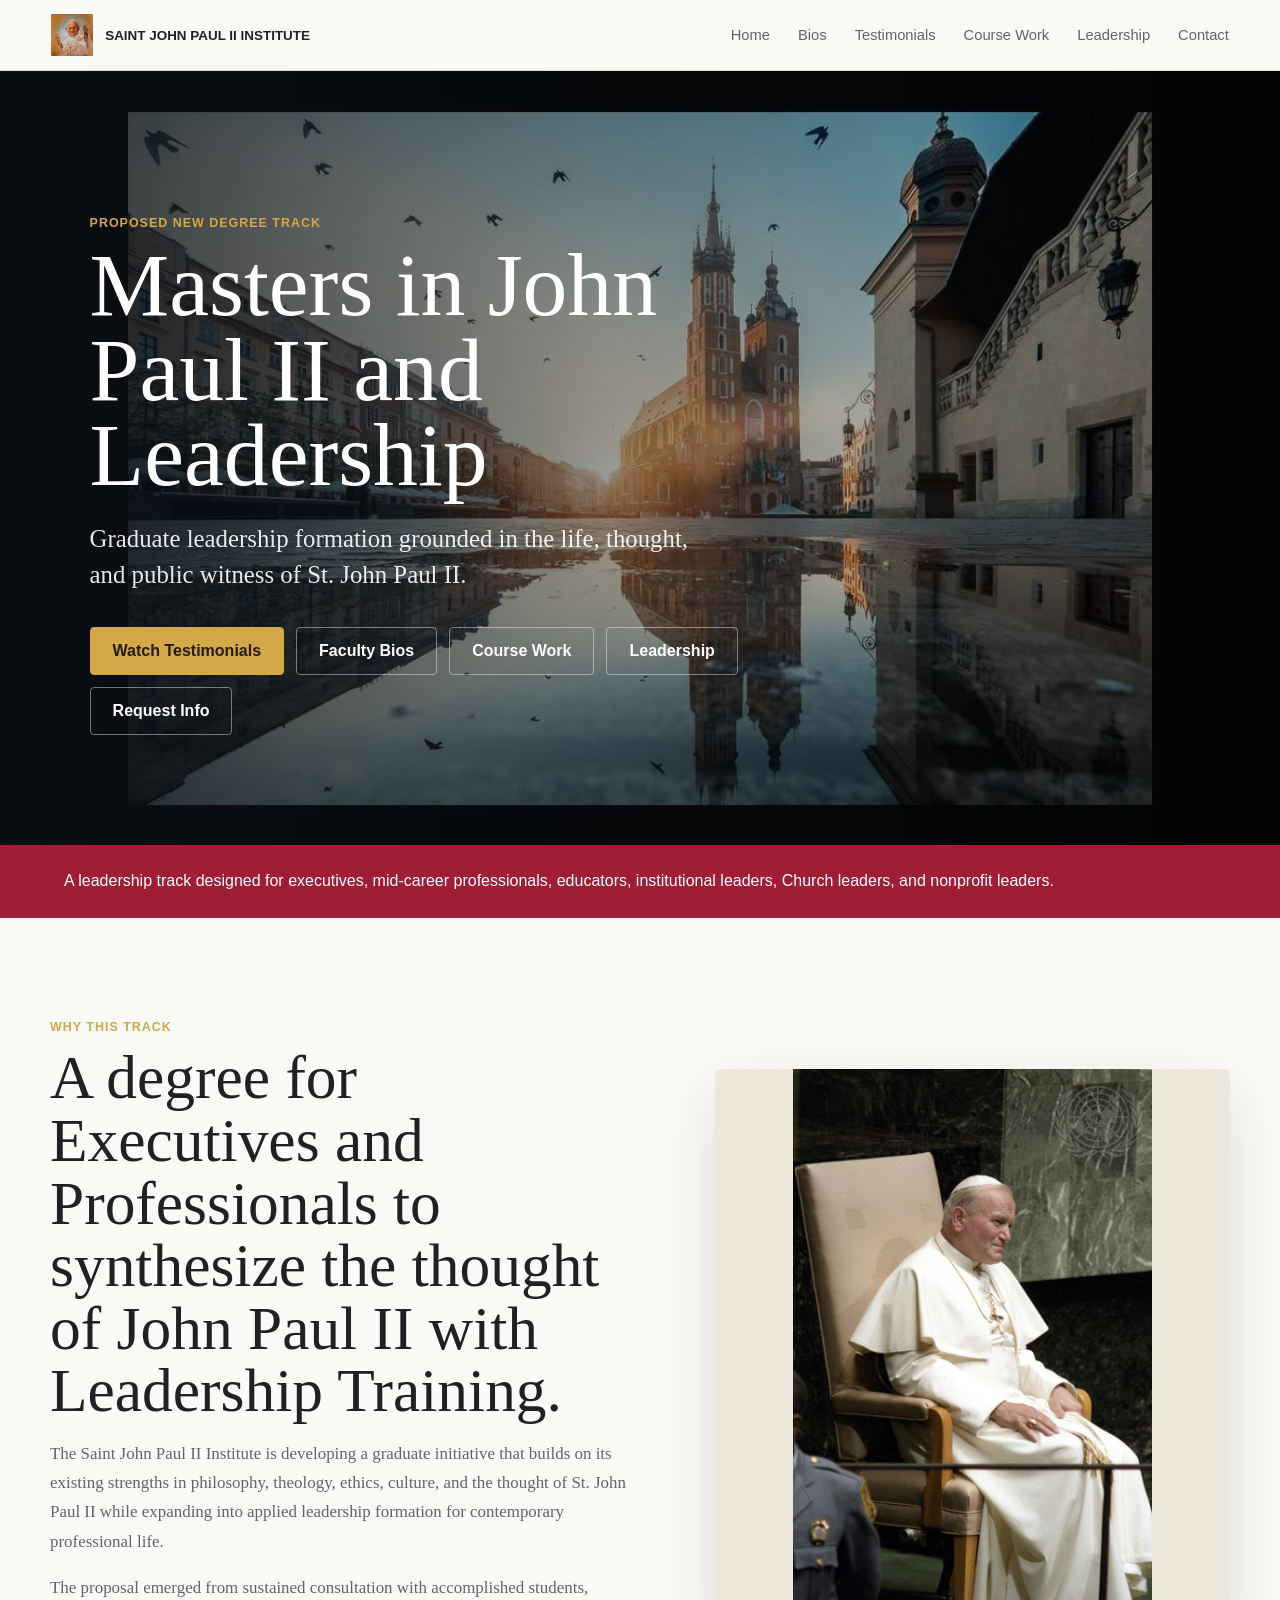
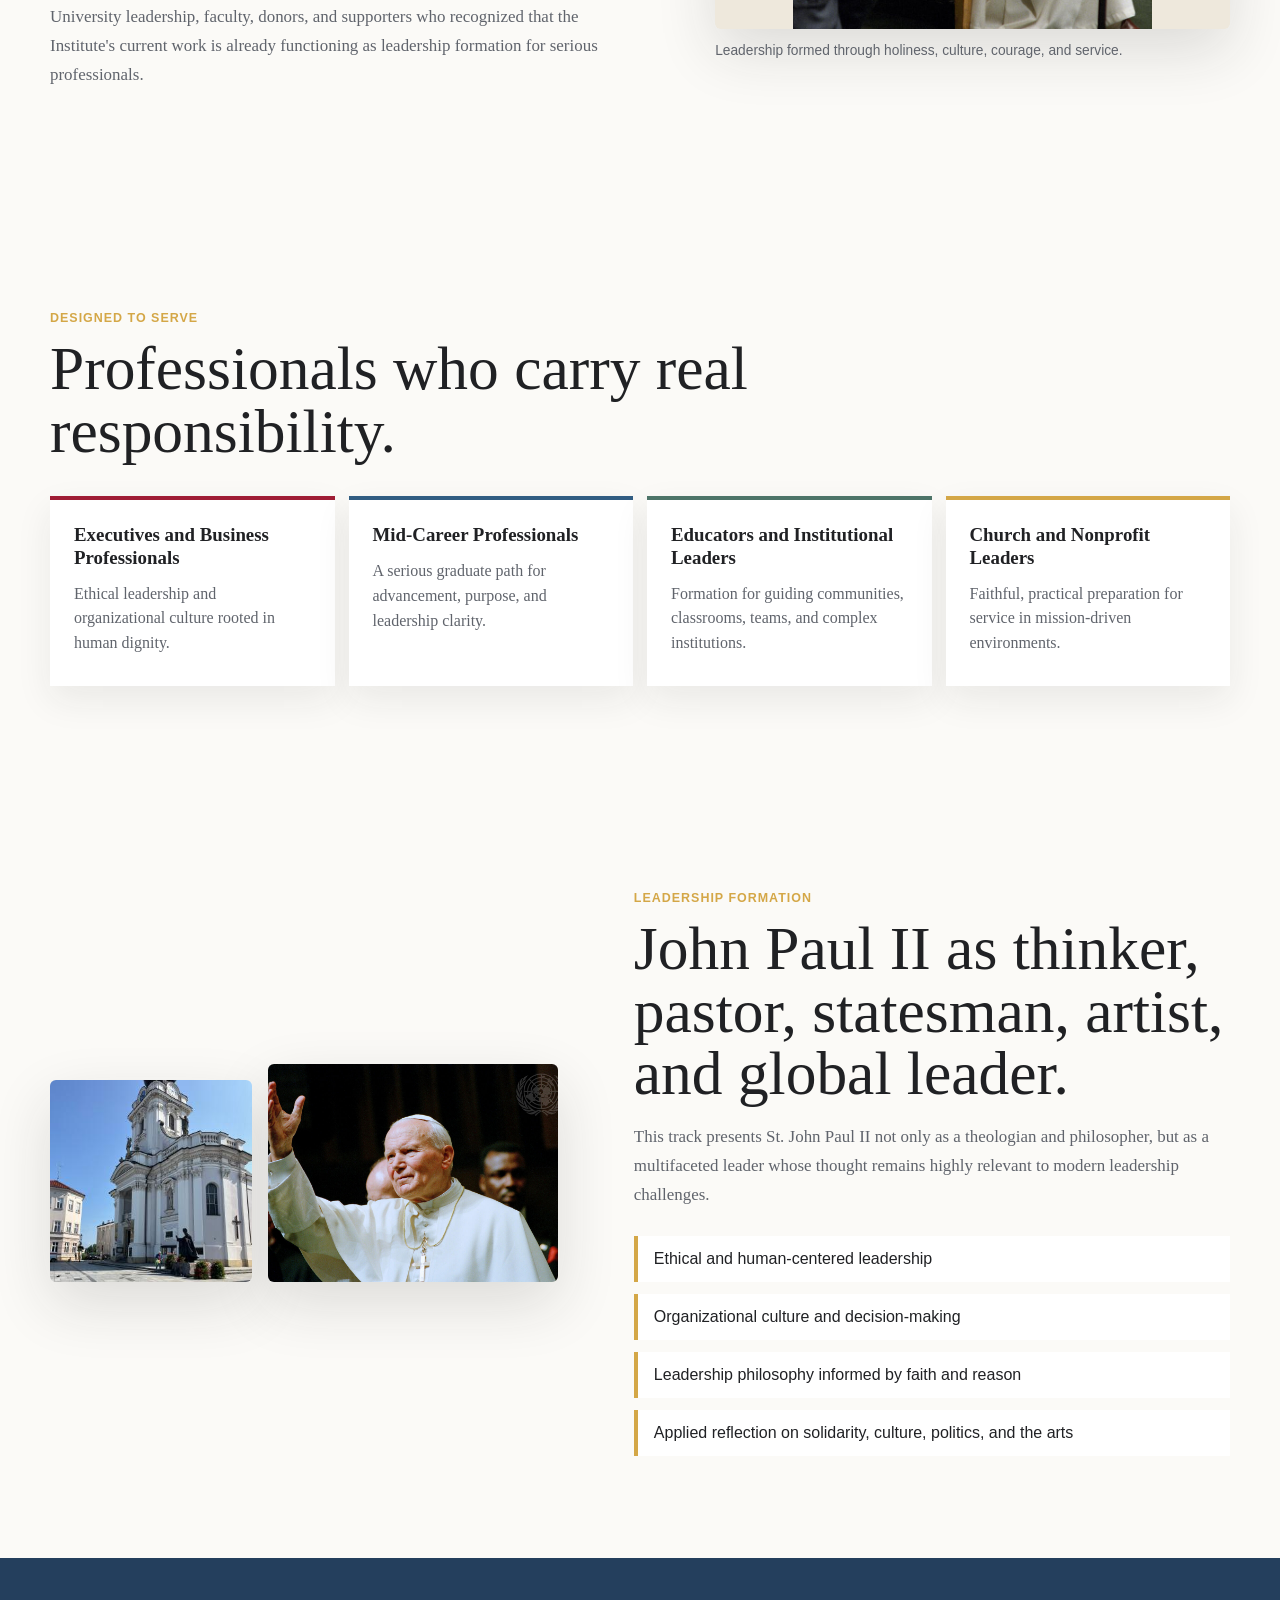
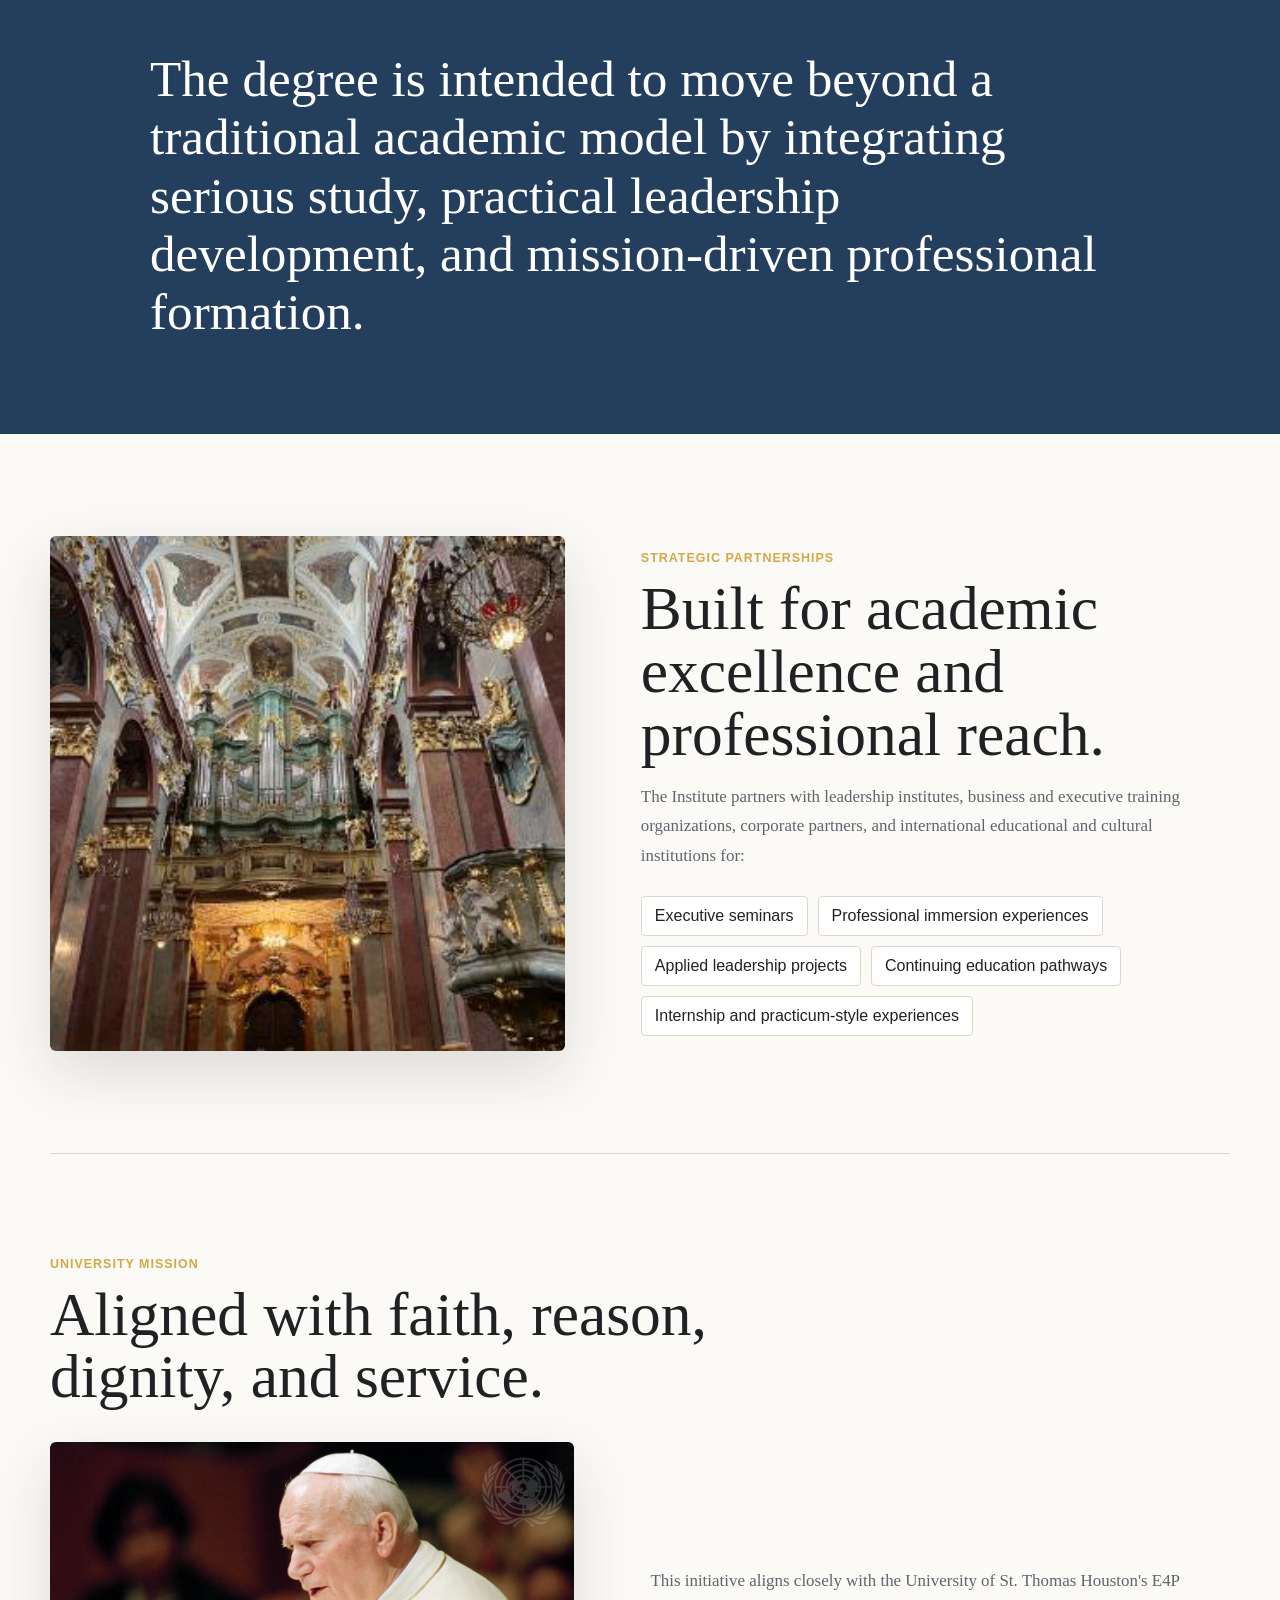
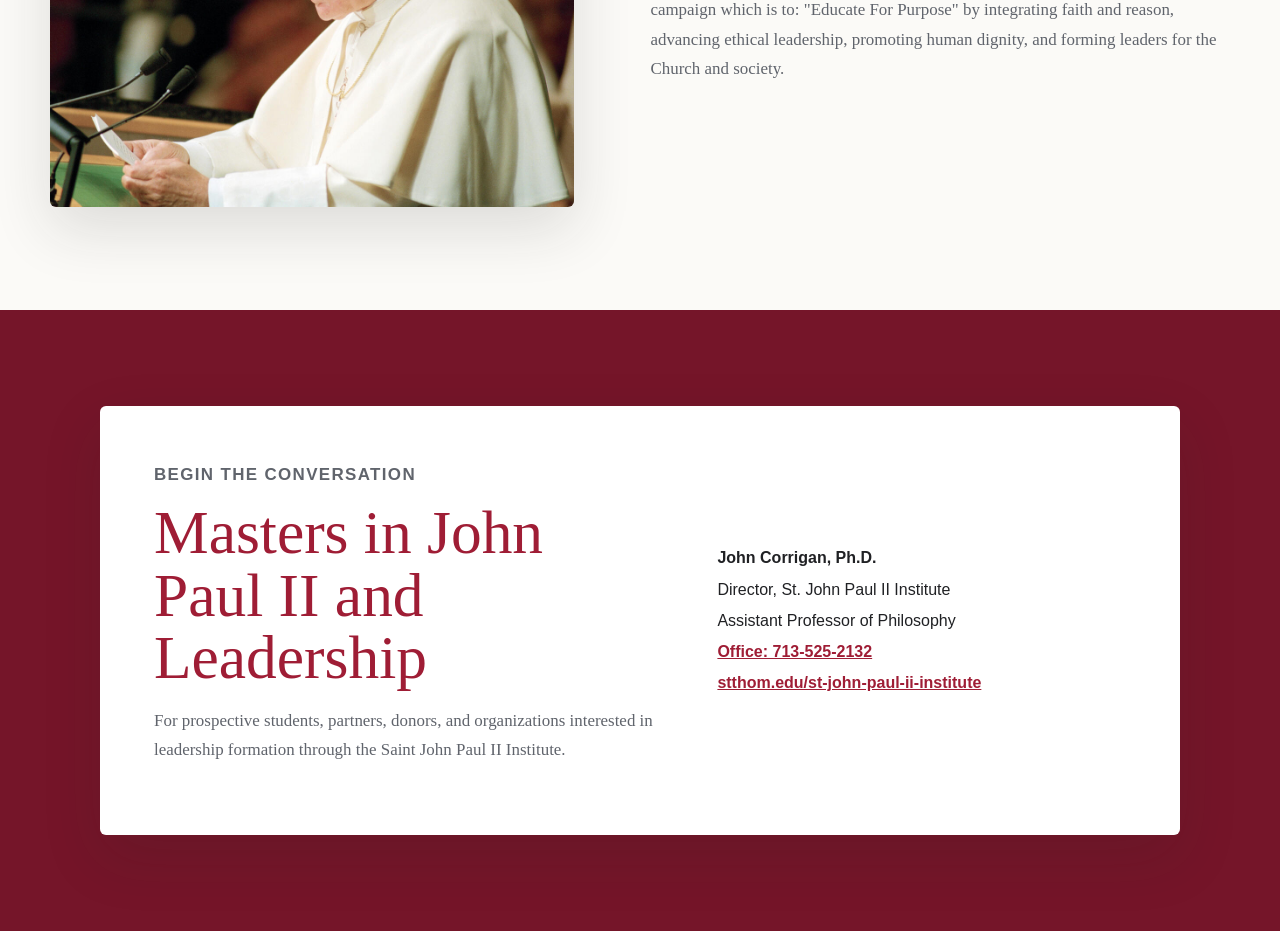
==== commit b1be223d: "Add leadership page and update testimonials" ====
--- a/index.html
+++ b/index.html
@@ -26,6 +26,7 @@
         <a href="bios.html">Bios</a>
         <a href="testimonials.html">Testimonials</a>
         <a href="coursework.html">Course Work</a>
+        <a href="leadership.html">Leadership</a>
         <a href="contact.html">Contact</a>
       </nav>
     </header>
@@ -51,6 +52,7 @@
             <a class="button primary" href="testimonials.html">Watch Testimonials</a>
             <a class="button secondary" href="bios.html">Faculty Bios</a>
             <a class="button secondary" href="coursework.html">Course Work</a>
+            <a class="button secondary" href="leadership.html">Leadership</a>
             <a class="button secondary" href="contact.html">Request Info</a>
           </div>
         </div>
--- a/styles.css
+++ b/styles.css
@@ -705,6 +705,44 @@
   max-width: 660px;
 }
 
+.video-panel .testimonial-feature {
+  display: flex;
+  flex-wrap: wrap;
+  align-items: center;
+  gap: 18px;
+  margin-top: 24px;
+  max-width: 760px;
+}
+
+.video-panel .testimonial-photo {
+  width: 140px;
+  height: 140px;
+  object-fit: cover;
+  border-radius: 10px;
+  border: 2px solid rgba(255, 255, 255, 0.2);
+  box-shadow: 0 12px 28px rgba(0, 0, 0, 0.35);
+}
+
+.video-panel .testimonial-details {
+  min-width: 240px;
+}
+
+.video-panel .testimonial-details p {
+  margin: 0 0 12px;
+  color: rgba(255, 255, 255, 0.9);
+}
+
+.video-panel .testimonial-details .button {
+  border-color: rgba(255, 255, 255, 0.65);
+}
+
+@media (max-width: 760px) {
+  .video-panel .testimonial-feature {
+    flex-direction: column;
+    align-items: flex-start;
+  }
+}
+
 .gallery-grid {
   display: grid;
   grid-template-columns: repeat(3, minmax(0, 1fr));
